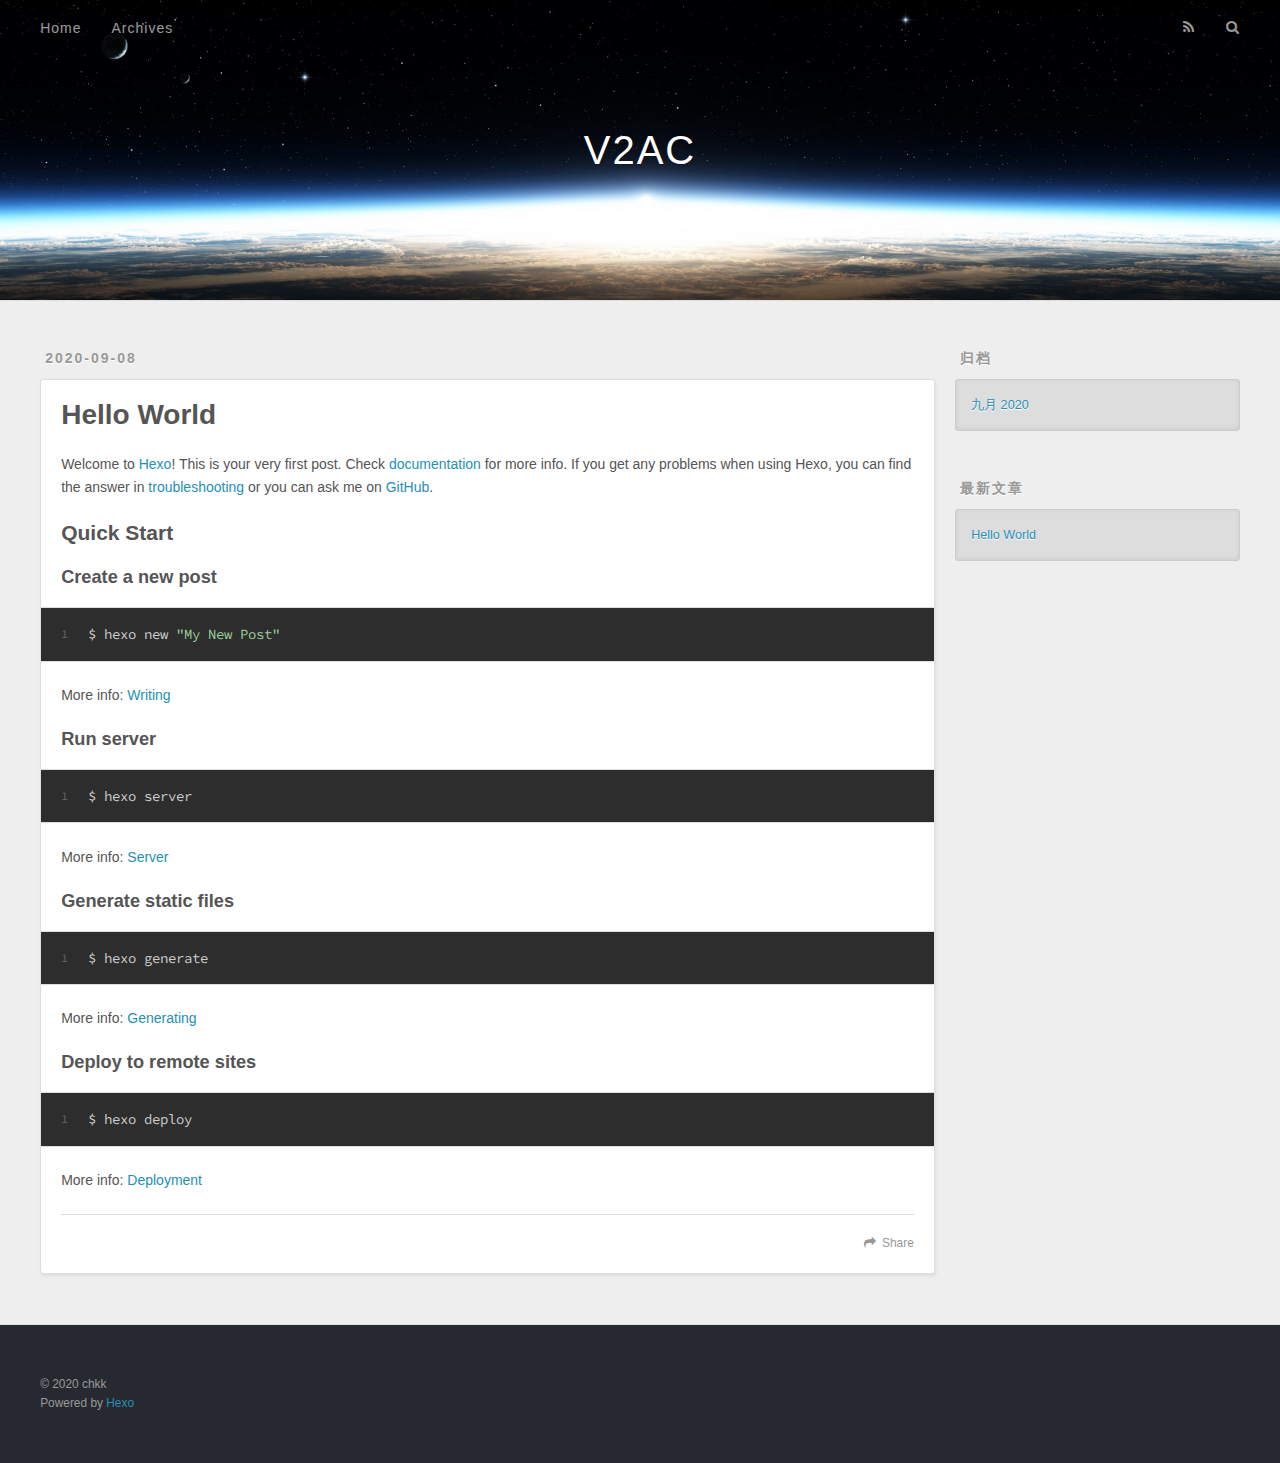
==== index.html @ d869a5a5 "Site updated: 2020-09-08 16:31:26" ====
<!DOCTYPE html>
<html>
<head>
  <meta charset="utf-8">
  

  
  <title>V2AC</title>
  <meta name="viewport" content="width=device-width, initial-scale=1, maximum-scale=1">
  <meta property="og:type" content="website">
<meta property="og:title" content="V2AC">
<meta property="og:url" content="http://v2ac.com/index.html">
<meta property="og:site_name" content="V2AC">
<meta property="og:locale" content="zh_CN">
<meta property="article:author" content="chkk">
<meta name="twitter:card" content="summary">
  
    <link rel="alternate" href="/atom.xml" title="V2AC" type="application/atom+xml">
  
  
    <link rel="icon" href="/favicon.png">
  
  
    <link href="//fonts.googleapis.com/css?family=Source+Code+Pro" rel="stylesheet" type="text/css">
  
  
<link rel="stylesheet" href="/css/style.css">

<meta name="generator" content="Hexo 5.1.1"></head>

<body>
  <div id="container">
    <div id="wrap">
      <header id="header">
  <div id="banner"></div>
  <div id="header-outer" class="outer">
    <div id="header-title" class="inner">
      <h1 id="logo-wrap">
        <a href="/" id="logo">V2AC</a>
      </h1>
      
    </div>
    <div id="header-inner" class="inner">
      <nav id="main-nav">
        <a id="main-nav-toggle" class="nav-icon"></a>
        
          <a class="main-nav-link" href="/">Home</a>
        
          <a class="main-nav-link" href="/archives">Archives</a>
        
      </nav>
      <nav id="sub-nav">
        
          <a id="nav-rss-link" class="nav-icon" href="/atom.xml" title="RSS Feed"></a>
        
        <a id="nav-search-btn" class="nav-icon" title="搜索"></a>
      </nav>
      <div id="search-form-wrap">
        <form action="//google.com/search" method="get" accept-charset="UTF-8" class="search-form"><input type="search" name="q" class="search-form-input" placeholder="Search"><button type="submit" class="search-form-submit">&#xF002;</button><input type="hidden" name="sitesearch" value="http://v2ac.com"></form>
      </div>
    </div>
  </div>
</header>
      <div class="outer">
        <section id="main">
  
    <article id="post-hello-world" class="article article-type-post" itemscope itemprop="blogPost">
  <div class="article-meta">
    <a href="/2020/09/08/hello-world/" class="article-date">
  <time datetime="2020-09-08T06:16:46.077Z" itemprop="datePublished">2020-09-08</time>
</a>
    
  </div>
  <div class="article-inner">
    
    
      <header class="article-header">
        
  
    <h1 itemprop="name">
      <a class="article-title" href="/2020/09/08/hello-world/">Hello World</a>
    </h1>
  

      </header>
    
    <div class="article-entry" itemprop="articleBody">
      
        <p>Welcome to <a target="_blank" rel="noopener" href="https://hexo.io/">Hexo</a>! This is your very first post. Check <a target="_blank" rel="noopener" href="https://hexo.io/docs/">documentation</a> for more info. If you get any problems when using Hexo, you can find the answer in <a target="_blank" rel="noopener" href="https://hexo.io/docs/troubleshooting.html">troubleshooting</a> or you can ask me on <a target="_blank" rel="noopener" href="https://github.com/hexojs/hexo/issues">GitHub</a>.</p>
<h2 id="Quick-Start"><a href="#Quick-Start" class="headerlink" title="Quick Start"></a>Quick Start</h2><h3 id="Create-a-new-post"><a href="#Create-a-new-post" class="headerlink" title="Create a new post"></a>Create a new post</h3><figure class="highlight bash"><table><tr><td class="gutter"><pre><span class="line">1</span><br></pre></td><td class="code"><pre><span class="line">$ hexo new <span class="string">&quot;My New Post&quot;</span></span><br></pre></td></tr></table></figure>

<p>More info: <a target="_blank" rel="noopener" href="https://hexo.io/docs/writing.html">Writing</a></p>
<h3 id="Run-server"><a href="#Run-server" class="headerlink" title="Run server"></a>Run server</h3><figure class="highlight bash"><table><tr><td class="gutter"><pre><span class="line">1</span><br></pre></td><td class="code"><pre><span class="line">$ hexo server</span><br></pre></td></tr></table></figure>

<p>More info: <a target="_blank" rel="noopener" href="https://hexo.io/docs/server.html">Server</a></p>
<h3 id="Generate-static-files"><a href="#Generate-static-files" class="headerlink" title="Generate static files"></a>Generate static files</h3><figure class="highlight bash"><table><tr><td class="gutter"><pre><span class="line">1</span><br></pre></td><td class="code"><pre><span class="line">$ hexo generate</span><br></pre></td></tr></table></figure>

<p>More info: <a target="_blank" rel="noopener" href="https://hexo.io/docs/generating.html">Generating</a></p>
<h3 id="Deploy-to-remote-sites"><a href="#Deploy-to-remote-sites" class="headerlink" title="Deploy to remote sites"></a>Deploy to remote sites</h3><figure class="highlight bash"><table><tr><td class="gutter"><pre><span class="line">1</span><br></pre></td><td class="code"><pre><span class="line">$ hexo deploy</span><br></pre></td></tr></table></figure>

<p>More info: <a target="_blank" rel="noopener" href="https://hexo.io/docs/one-command-deployment.html">Deployment</a></p>

      
    </div>
    <footer class="article-footer">
      <a data-url="http://v2ac.com/2020/09/08/hello-world/" data-id="cketp317r0000m8cp3so58s46" class="article-share-link">Share</a>
      
      
    </footer>
  </div>
  
</article>


  


</section>
        
          <aside id="sidebar">
  
    

  
    

  
    
  
    
  <div class="widget-wrap">
    <h3 class="widget-title">归档</h3>
    <div class="widget">
      <ul class="archive-list"><li class="archive-list-item"><a class="archive-list-link" href="/archives/2020/09/">九月 2020</a></li></ul>
    </div>
  </div>


  
    
  <div class="widget-wrap">
    <h3 class="widget-title">最新文章</h3>
    <div class="widget">
      <ul>
        
          <li>
            <a href="/2020/09/08/hello-world/">Hello World</a>
          </li>
        
      </ul>
    </div>
  </div>

  
</aside>
        
      </div>
      <footer id="footer">
  
  <div class="outer">
    <div id="footer-info" class="inner">
      &copy; 2020 chkk<br>
      Powered by <a href="http://hexo.io/" target="_blank">Hexo</a>
    </div>
  </div>
</footer>
    </div>
    <nav id="mobile-nav">
  
    <a href="/" class="mobile-nav-link">Home</a>
  
    <a href="/archives" class="mobile-nav-link">Archives</a>
  
</nav>
    

<script src="//ajax.googleapis.com/ajax/libs/jquery/2.0.3/jquery.min.js"></script>


  
<link rel="stylesheet" href="/fancybox/jquery.fancybox.css">

  
<script src="/fancybox/jquery.fancybox.pack.js"></script>




<script src="/js/script.js"></script>




  </div>
</body>
</html>
---- css/style.css ----
body {
  width: 100%;
}
body:before,
body:after {
  content: "";
  display: table;
}
body:after {
  clear: both;
}
html,
body,
div,
span,
applet,
object,
iframe,
h1,
h2,
h3,
h4,
h5,
h6,
p,
blockquote,
pre,
a,
abbr,
acronym,
address,
big,
cite,
code,
del,
dfn,
em,
img,
ins,
kbd,
q,
s,
samp,
small,
strike,
strong,
sub,
sup,
tt,
var,
dl,
dt,
dd,
ol,
ul,
li,
fieldset,
form,
label,
legend,
table,
caption,
tbody,
tfoot,
thead,
tr,
th,
td {
  margin: 0;
  padding: 0;
  border: 0;
  outline: 0;
  font-weight: inherit;
  font-style: inherit;
  font-family: inherit;
  font-size: 100%;
  vertical-align: baseline;
}
body {
  line-height: 1;
  color: #000;
  background: #fff;
}
ol,
ul {
  list-style: none;
}
table {
  border-collapse: separate;
  border-spacing: 0;
  vertical-align: middle;
}
caption,
th,
td {
  text-align: left;
  font-weight: normal;
  vertical-align: middle;
}
a img {
  border: none;
}
input,
button {
  margin: 0;
  padding: 0;
}
input::-moz-focus-inner,
button::-moz-focus-inner {
  border: 0;
  padding: 0;
}
@font-face {
  font-family: FontAwesome;
  font-style: normal;
  font-weight: normal;
  src: url("fonts/fontawesome-webfont.eot?v=#4.0.3");
  src: url("fonts/fontawesome-webfont.eot?#iefix&v=#4.0.3") format("embedded-opentype"), url("fonts/fontawesome-webfont.woff?v=#4.0.3") format("woff"), url("fonts/fontawesome-webfont.ttf?v=#4.0.3") format("truetype"), url("fonts/fontawesome-webfont.svg#fontawesomeregular?v=#4.0.3") format("svg");
}
html,
body,
#container {
  height: 100%;
}
body {
  background: #eee;
  font: 14px -apple-system, BlinkMacSystemFont, "Segoe UI", "Roboto", "Oxygen", "Ubuntu", "Cantarell", "Fira Sans", "Droid Sans", "Helvetica Neue", sans-serif;
  -webkit-text-size-adjust: 100%;
}
.outer {
  max-width: 1220px;
  margin: 0 auto;
  padding: 0 20px;
}
.outer:before,
.outer:after {
  content: "";
  display: table;
}
.outer:after {
  clear: both;
}
.inner {
  display: inline;
  float: left;
  width: 98.33333333333333%;
  margin: 0 0.833333333333333%;
}
.left,
.alignleft {
  float: left;
}
.right,
.alignright {
  float: right;
}
.clear {
  clear: both;
}
#container {
  position: relative;
}
.mobile-nav-on {
  overflow: hidden;
}
#wrap {
  height: 100%;
  width: 100%;
  position: absolute;
  top: 0;
  left: 0;
  -webkit-transition: 0.2s ease-out;
  -moz-transition: 0.2s ease-out;
  -ms-transition: 0.2s ease-out;
  transition: 0.2s ease-out;
  z-index: 1;
  background: #eee;
}
.mobile-nav-on #wrap {
  left: 280px;
}
@media screen and (min-width: 768px) {
  #main {
    display: inline;
    float: left;
    width: 73.33333333333333%;
    margin: 0 0.833333333333333%;
  }
}
.article-date,
.article-category-link,
.archive-year,
.widget-title {
  text-decoration: none;
  text-transform: uppercase;
  letter-spacing: 2px;
  color: #999;
  margin-bottom: 1em;
  margin-left: 5px;
  line-height: 1em;
  text-shadow: 0 1px #fff;
  font-weight: bold;
}
.article-inner,
.archive-article-inner {
  background: #fff;
  -webkit-box-shadow: 1px 2px 3px #ddd;
  box-shadow: 1px 2px 3px #ddd;
  border: 1px solid #ddd;
  border-radius: 3px;
}
.article-entry h1,
.widget h1 {
  font-size: 2em;
}
.article-entry h2,
.widget h2 {
  font-size: 1.5em;
}
.article-entry h3,
.widget h3 {
  font-size: 1.3em;
}
.article-entry h4,
.widget h4 {
  font-size: 1.2em;
}
.article-entry h5,
.widget h5 {
  font-size: 1em;
}
.article-entry h6,
.widget h6 {
  font-size: 1em;
  color: #999;
}
.article-entry hr,
.widget hr {
  border: 1px dashed #ddd;
}
.article-entry strong,
.widget strong {
  font-weight: bold;
}
.article-entry em,
.widget em,
.article-entry cite,
.widget cite {
  font-style: italic;
}
.article-entry sup,
.widget sup,
.article-entry sub,
.widget sub {
  font-size: 0.75em;
  line-height: 0;
  position: relative;
  vertical-align: baseline;
}
.article-entry sup,
.widget sup {
  top: -0.5em;
}
.article-entry sub,
.widget sub {
  bottom: -0.2em;
}
.article-entry small,
.widget small {
  font-size: 0.85em;
}
.article-entry acronym,
.widget acronym,
.article-entry abbr,
.widget abbr {
  border-bottom: 1px dotted;
}
.article-entry ul,
.widget ul,
.article-entry ol,
.widget ol,
.article-entry dl,
.widget dl {
  margin: 0 20px;
  line-height: 1.6em;
}
.article-entry ul ul,
.widget ul ul,
.article-entry ol ul,
.widget ol ul,
.article-entry ul ol,
.widget ul ol,
.article-entry ol ol,
.widget ol ol {
  margin-top: 0;
  margin-bottom: 0;
}
.article-entry ul,
.widget ul {
  list-style: disc;
}
.article-entry ol,
.widget ol {
  list-style: decimal;
}
.article-entry dt,
.widget dt {
  font-weight: bold;
}
#header {
  height: 300px;
  position: relative;
  border-bottom: 1px solid #ddd;
}
#header:before,
#header:after {
  content: "";
  position: absolute;
  left: 0;
  right: 0;
  height: 40px;
}
#header:before {
  top: 0;
  background: -webkit-linear-gradient(rgba(0,0,0,0.2), transparent);
  background: -moz-linear-gradient(rgba(0,0,0,0.2), transparent);
  background: -ms-linear-gradient(rgba(0,0,0,0.2), transparent);
  background: linear-gradient(rgba(0,0,0,0.2), transparent);
}
#header:after {
  bottom: 0;
  background: -webkit-linear-gradient(transparent, rgba(0,0,0,0.2));
  background: -moz-linear-gradient(transparent, rgba(0,0,0,0.2));
  background: -ms-linear-gradient(transparent, rgba(0,0,0,0.2));
  background: linear-gradient(transparent, rgba(0,0,0,0.2));
}
#header-outer {
  height: 100%;
  position: relative;
}
#header-inner {
  position: relative;
  overflow: hidden;
}
#banner {
  position: absolute;
  top: 0;
  left: 0;
  width: 100%;
  height: 100%;
  background: url("images/banner.jpg") center #000;
  -webkit-background-size: cover;
  -moz-background-size: cover;
  background-size: cover;
  z-index: -1;
}
#header-title {
  text-align: center;
  height: 40px;
  position: absolute;
  top: 50%;
  left: 0;
  margin-top: -20px;
}
#logo,
#subtitle {
  text-decoration: none;
  color: #fff;
  font-weight: 300;
  text-shadow: 0 1px 4px rgba(0,0,0,0.3);
}
#logo {
  font-size: 40px;
  line-height: 40px;
  letter-spacing: 2px;
}
#subtitle {
  font-size: 16px;
  line-height: 16px;
  letter-spacing: 1px;
}
#subtitle-wrap {
  margin-top: 16px;
}
#main-nav {
  float: left;
  margin-left: -15px;
}
.nav-icon,
.main-nav-link {
  float: left;
  color: #fff;
  opacity: 0.6;
  text-decoration: none;
  text-shadow: 0 1px rgba(0,0,0,0.2);
  -webkit-transition: opacity 0.2s;
  -moz-transition: opacity 0.2s;
  -ms-transition: opacity 0.2s;
  transition: opacity 0.2s;
  display: block;
  padding: 20px 15px;
}
.nav-icon:hover,
.main-nav-link:hover {
  opacity: 1;
}
.nav-icon {
  font-family: FontAwesome;
  text-align: center;
  font-size: 14px;
  width: 14px;
  height: 14px;
  padding: 20px 15px;
  position: relative;
  cursor: pointer;
}
.main-nav-link {
  font-weight: 300;
  letter-spacing: 1px;
}
@media screen and (max-width: 479px) {
  .main-nav-link {
    display: none;
  }
}
#main-nav-toggle {
  display: none;
}
#main-nav-toggle:before {
  content: "\f0c9";
}
@media screen and (max-width: 479px) {
  #main-nav-toggle {
    display: block;
  }
}
#sub-nav {
  float: right;
  margin-right: -15px;
}
#nav-rss-link:before {
  content: "\f09e";
}
#nav-search-btn:before {
  content: "\f002";
}
#search-form-wrap {
  position: absolute;
  top: 15px;
  width: 150px;
  height: 30px;
  right: -150px;
  opacity: 0;
  -webkit-transition: 0.2s ease-out;
  -moz-transition: 0.2s ease-out;
  -ms-transition: 0.2s ease-out;
  transition: 0.2s ease-out;
}
#search-form-wrap.on {
  opacity: 1;
  right: 0;
}
@media screen and (max-width: 479px) {
  #search-form-wrap {
    width: 100%;
    right: -100%;
  }
}
.search-form {
  position: absolute;
  top: 0;
  left: 0;
  right: 0;
  background: #fff;
  padding: 5px 15px;
  border-radius: 15px;
  -webkit-box-shadow: 0 0 10px rgba(0,0,0,0.3);
  box-shadow: 0 0 10px rgba(0,0,0,0.3);
}
.search-form-input {
  border: none;
  background: none;
  color: #555;
  width: 100%;
  font: 13px -apple-system, BlinkMacSystemFont, "Segoe UI", "Roboto", "Oxygen", "Ubuntu", "Cantarell", "Fira Sans", "Droid Sans", "Helvetica Neue", sans-serif;
  outline: none;
}
.search-form-input::-webkit-search-results-decoration,
.search-form-input::-webkit-search-cancel-button {
  -webkit-appearance: none;
}
.search-form-submit {
  position: absolute;
  top: 50%;
  right: 10px;
  margin-top: -7px;
  font: 13px FontAwesome;
  border: none;
  background: none;
  color: #bbb;
  cursor: pointer;
}
.search-form-submit:hover,
.search-form-submit:focus {
  color: #777;
}
.article {
  margin: 50px 0;
}
.article-inner {
  overflow: hidden;
}
.article-meta:before,
.article-meta:after {
  content: "";
  display: table;
}
.article-meta:after {
  clear: both;
}
.article-date {
  float: left;
}
.article-category {
  float: left;
  line-height: 1em;
  color: #ccc;
  text-shadow: 0 1px #fff;
  margin-left: 8px;
}
.article-category:before {
  content: "\2022";
}
.article-category-link {
  margin: 0 12px 1em;
}
.article-header {
  padding: 20px 20px 0;
}
.article-title {
  text-decoration: none;
  font-size: 2em;
  font-weight: bold;
  color: #555;
  line-height: 1.1em;
  -webkit-transition: color 0.2s;
  -moz-transition: color 0.2s;
  -ms-transition: color 0.2s;
  transition: color 0.2s;
}
a.article-title:hover {
  color: #258fb8;
}
.article-entry {
  color: #555;
  padding: 0 20px;
}
.article-entry:before,
.article-entry:after {
  content: "";
  display: table;
}
.article-entry:after {
  clear: both;
}
.article-entry p,
.article-entry table {
  line-height: 1.6em;
  margin: 1.6em 0;
}
.article-entry h1,
.article-entry h2,
.article-entry h3,
.article-entry h4,
.article-entry h5,
.article-entry h6 {
  font-weight: bold;
}
.article-entry h1,
.article-entry h2,
.article-entry h3,
.article-entry h4,
.article-entry h5,
.article-entry h6 {
  line-height: 1.1em;
  margin: 1.1em 0;
}
.article-entry a {
  color: #258fb8;
  text-decoration: none;
}
.article-entry a:hover {
  text-decoration: underline;
}
.article-entry ul,
.article-entry ol,
.article-entry dl {
  margin-top: 1.6em;
  margin-bottom: 1.6em;
}
.article-entry img,
.article-entry video {
  max-width: 100%;
  height: auto;
  display: block;
  margin: auto;
}
.article-entry iframe {
  border: none;
}
.article-entry table {
  width: 100%;
  border-collapse: collapse;
  border-spacing: 0;
}
.article-entry th {
  font-weight: bold;
  border-bottom: 3px solid #ddd;
  padding-bottom: 0.5em;
}
.article-entry td {
  border-bottom: 1px solid #ddd;
  padding: 10px 0;
}
.article-entry blockquote {
  font-family: Georgia, "Times New Roman", serif;
  font-size: 1.4em;
  margin: 1.6em 20px;
  text-align: center;
}
.article-entry blockquote footer {
  font-size: 14px;
  margin: 1.6em 0;
  font-family: -apple-system, BlinkMacSystemFont, "Segoe UI", "Roboto", "Oxygen", "Ubuntu", "Cantarell", "Fira Sans", "Droid Sans", "Helvetica Neue", sans-serif;
}
.article-entry blockquote footer cite:before {
  content: "—";
  padding: 0 0.5em;
}
.article-entry .pullquote {
  text-align: left;
  width: 45%;
  margin: 0;
}
.article-entry .pullquote.left {
  margin-left: 0.5em;
  margin-right: 1em;
}
.article-entry .pullquote.right {
  margin-right: 0.5em;
  margin-left: 1em;
}
.article-entry .caption {
  color: #999;
  display: block;
  font-size: 0.9em;
  margin-top: 0.5em;
  position: relative;
  text-align: center;
}
.article-entry .video-container {
  position: relative;
  padding-top: 56.25%;
  height: 0;
  overflow: hidden;
}
.article-entry .video-container iframe,
.article-entry .video-container object,
.article-entry .video-container embed {
  position: absolute;
  top: 0;
  left: 0;
  width: 100%;
  height: 100%;
  margin-top: 0;
}
.article-more-link a {
  display: inline-block;
  line-height: 1em;
  padding: 6px 15px;
  border-radius: 15px;
  background: #eee;
  color: #999;
  text-shadow: 0 1px #fff;
  text-decoration: none;
}
.article-more-link a:hover {
  background: #258fb8;
  color: #fff;
  text-decoration: none;
  text-shadow: 0 1px #1e7293;
}
.article-footer {
  font-size: 0.85em;
  line-height: 1.6em;
  border-top: 1px solid #ddd;
  padding-top: 1.6em;
  margin: 0 20px 20px;
}
.article-footer:before,
.article-footer:after {
  content: "";
  display: table;
}
.article-footer:after {
  clear: both;
}
.article-footer a {
  color: #999;
  text-decoration: none;
}
.article-footer a:hover {
  color: #555;
}
.article-tag-list-item {
  float: left;
  margin-right: 10px;
}
.article-tag-list-link:before {
  content: "#";
}
.article-comment-link {
  float: right;
}
.article-comment-link:before {
  content: "\f075";
  font-family: FontAwesome;
  padding-right: 8px;
}
.article-share-link {
  cursor: pointer;
  float: right;
  margin-left: 20px;
}
.article-share-link:before {
  content: "\f064";
  font-family: FontAwesome;
  padding-right: 6px;
}
#article-nav {
  position: relative;
}
#article-nav:before,
#article-nav:after {
  content: "";
  display: table;
}
#article-nav:after {
  clear: both;
}
@media screen and (min-width: 768px) {
  #article-nav {
    margin: 50px 0;
  }
  #article-nav:before {
    width: 8px;
    height: 8px;
    position: absolute;
    top: 50%;
    left: 50%;
    margin-top: -4px;
    margin-left: -4px;
    content: "";
    border-radius: 50%;
    background: #ddd;
    -webkit-box-shadow: 0 1px 2px #fff;
    box-shadow: 0 1px 2px #fff;
  }
}
.article-nav-link-wrap {
  text-decoration: none;
  text-shadow: 0 1px #fff;
  color: #999;
  -webkit-box-sizing: border-box;
  -moz-box-sizing: border-box;
  box-sizing: border-box;
  margin-top: 50px;
  text-align: center;
  display: block;
}
.article-nav-link-wrap:hover {
  color: #555;
}
@media screen and (min-width: 768px) {
  .article-nav-link-wrap {
    width: 50%;
    margin-top: 0;
  }
}
@media screen and (min-width: 768px) {
  #article-nav-newer {
    float: left;
    text-align: right;
    padding-right: 20px;
  }
}
@media screen and (min-width: 768px) {
  #article-nav-older {
    float: right;
    text-align: left;
    padding-left: 20px;
  }
}
.article-nav-caption {
  text-transform: uppercase;
  letter-spacing: 2px;
  color: #ddd;
  line-height: 1em;
  font-weight: bold;
}
#article-nav-newer .article-nav-caption {
  margin-right: -2px;
}
.article-nav-title {
  font-size: 0.85em;
  line-height: 1.6em;
  margin-top: 0.5em;
}
.article-share-box {
  position: absolute;
  display: none;
  background: #fff;
  -webkit-box-shadow: 1px 2px 10px rgba(0,0,0,0.2);
  box-shadow: 1px 2px 10px rgba(0,0,0,0.2);
  border-radius: 3px;
  margin-left: -145px;
  overflow: hidden;
  z-index: 1;
}
.article-share-box.on {
  display: block;
}
.article-share-input {
  width: 100%;
  background: none;
  -webkit-box-sizing: border-box;
  -moz-box-sizing: border-box;
  box-sizing: border-box;
  font: 14px -apple-system, BlinkMacSystemFont, "Segoe UI", "Roboto", "Oxygen", "Ubuntu", "Cantarell", "Fira Sans", "Droid Sans", "Helvetica Neue", sans-serif;
  padding: 0 15px;
  color: #555;
  outline: none;
  border: 1px solid #ddd;
  border-radius: 3px 3px 0 0;
  height: 36px;
  line-height: 36px;
}
.article-share-links {
  background: #eee;
}
.article-share-links:before,
.article-share-links:after {
  content: "";
  display: table;
}
.article-share-links:after {
  clear: both;
}
.article-share-twitter,
.article-share-facebook,
.article-share-pinterest,
.article-share-google {
  width: 50px;
  height: 36px;
  display: block;
  float: left;
  position: relative;
  color: #999;
  text-shadow: 0 1px #fff;
}
.article-share-twitter:before,
.article-share-facebook:before,
.article-share-pinterest:before,
.article-share-google:before {
  font-size: 20px;
  font-family: FontAwesome;
  width: 20px;
  height: 20px;
  position: absolute;
  top: 50%;
  left: 50%;
  margin-top: -10px;
  margin-left: -10px;
  text-align: center;
}
.article-share-twitter:hover,
.article-share-facebook:hover,
.article-share-pinterest:hover,
.article-share-google:hover {
  color: #fff;
}
.article-share-twitter:before {
  content: "\f099";
}
.article-share-twitter:hover {
  background: #00aced;
  text-shadow: 0 1px #008abe;
}
.article-share-facebook:before {
  content: "\f09a";
}
.article-share-facebook:hover {
  background: #3b5998;
  text-shadow: 0 1px #2f477a;
}
.article-share-pinterest:before {
  content: "\f0d2";
}
.article-share-pinterest:hover {
  background: #cb2027;
  text-shadow: 0 1px #a21a1f;
}
.article-share-google:before {
  content: "\f0d5";
}
.article-share-google:hover {
  background: #dd4b39;
  text-shadow: 0 1px #be3221;
}
.article-gallery {
  background: #000;
  position: relative;
}
.article-gallery-photos {
  position: relative;
  overflow: hidden;
}
.article-gallery-img {
  display: none;
  max-width: 100%;
}
.article-gallery-img:first-child {
  display: block;
}
.article-gallery-img.loaded {
  position: absolute;
  display: block;
}
.article-gallery-img img {
  display: block;
  max-width: 100%;
  margin: 0 auto;
}
#comments {
  background: #fff;
  -webkit-box-shadow: 1px 2px 3px #ddd;
  box-shadow: 1px 2px 3px #ddd;
  padding: 20px;
  border: 1px solid #ddd;
  border-radius: 3px;
  margin: 50px 0;
}
#comments a {
  color: #258fb8;
}
.archives-wrap {
  margin: 50px 0;
}
.archives:before,
.archives:after {
  content: "";
  display: table;
}
.archives:after {
  clear: both;
}
.archive-year-wrap {
  margin-bottom: 1em;
}
.archives {
  -webkit-column-gap: 10px;
  -moz-column-gap: 10px;
  column-gap: 10px;
}
@media screen and (min-width: 480px) and (max-width: 767px) {
  .archives {
    -webkit-column-count: 2;
    -moz-column-count: 2;
    column-count: 2;
  }
}
@media screen and (min-width: 768px) {
  .archives {
    -webkit-column-count: 3;
    -moz-column-count: 3;
    column-count: 3;
  }
}
.archive-article {
  -webkit-column-break-inside: avoid;
  page-break-inside: avoid;
  overflow: hidden;
  break-inside: avoid-column;
}
.archive-article-inner {
  padding: 10px;
  margin-bottom: 15px;
}
.archive-article-title {
  text-decoration: none;
  font-weight: bold;
  color: #555;
  -webkit-transition: color 0.2s;
  -moz-transition: color 0.2s;
  -ms-transition: color 0.2s;
  transition: color 0.2s;
  line-height: 1.6em;
}
.archive-article-title:hover {
  color: #258fb8;
}
.archive-article-footer {
  margin-top: 1em;
}
.archive-article-date {
  color: #999;
  text-decoration: none;
  font-size: 0.85em;
  line-height: 1em;
  margin-bottom: 0.5em;
  display: block;
}
#page-nav {
  margin: 50px auto;
  background: #fff;
  -webkit-box-shadow: 1px 2px 3px #ddd;
  box-shadow: 1px 2px 3px #ddd;
  border: 1px solid #ddd;
  border-radius: 3px;
  text-align: center;
  color: #999;
  overflow: hidden;
}
#page-nav:before,
#page-nav:after {
  content: "";
  display: table;
}
#page-nav:after {
  clear: both;
}
#page-nav a,
#page-nav span {
  padding: 10px 20px;
  line-height: 1;
  height: 2ex;
}
#page-nav a {
  color: #999;
  text-decoration: none;
}
#page-nav a:hover {
  background: #999;
  color: #fff;
}
#page-nav .prev {
  float: left;
}
#page-nav .next {
  float: right;
}
#page-nav .page-number {
  display: inline-block;
}
@media screen and (max-width: 479px) {
  #page-nav .page-number {
    display: none;
  }
}
#page-nav .current {
  color: #555;
  font-weight: bold;
}
#page-nav .space {
  color: #ddd;
}
#footer {
  background: #262a30;
  padding: 50px 0;
  border-top: 1px solid #ddd;
  color: #999;
}
#footer a {
  color: #258fb8;
  text-decoration: none;
}
#footer a:hover {
  text-decoration: underline;
}
#footer-info {
  line-height: 1.6em;
  font-size: 0.85em;
}
.article-entry pre,
.article-entry .highlight {
  background: #2d2d2d;
  margin: 0 -20px;
  padding: 15px 20px;
  border-style: solid;
  border-color: #ddd;
  border-width: 1px 0;
  overflow: auto;
  color: #ccc;
  line-height: 22.400000000000002px;
}
.article-entry .highlight .gutter pre,
.article-entry .gist .gist-file .gist-data .line-numbers {
  color: #666;
  font-size: 0.85em;
}
.article-entry pre,
.article-entry code {
  font-family: "Source Code Pro", Consolas, Monaco, Menlo, Consolas, monospace;
}
.article-entry code {
  background: #eee;
  text-shadow: 0 1px #fff;
  padding: 0 0.3em;
}
.article-entry pre code {
  background: none;
  text-shadow: none;
  padding: 0;
}
.article-entry .highlight pre {
  border: none;
  margin: 0;
  padding: 0;
}
.article-entry .highlight table {
  margin: 0;
  width: auto;
}
.article-entry .highlight td {
  border: none;
  padding: 0;
}
.article-entry .highlight figcaption {
  font-size: 0.85em;
  color: #999;
  line-height: 1em;
  margin-bottom: 1em;
}
.article-entry .highlight figcaption:before,
.article-entry .highlight figcaption:after {
  content: "";
  display: table;
}
.article-entry .highlight figcaption:after {
  clear: both;
}
.article-entry .highlight figcaption a {
  float: right;
}
.article-entry .highlight .gutter pre {
  text-align: right;
  padding-right: 20px;
}
.article-entry .highlight .line {
  height: 22.400000000000002px;
}
.article-entry .highlight .line.marked {
  background: #515151;
}
.article-entry .gist {
  margin: 0 -20px;
  border-style: solid;
  border-color: #ddd;
  border-width: 1px 0;
  background: #2d2d2d;
  padding: 15px 20px 15px 0;
}
.article-entry .gist .gist-file {
  border: none;
  font-family: "Source Code Pro", Consolas, Monaco, Menlo, Consolas, monospace;
  margin: 0;
}
.article-entry .gist .gist-file .gist-data {
  background: none;
  border: none;
}
.article-entry .gist .gist-file .gist-data .line-numbers {
  background: none;
  border: none;
  padding: 0 20px 0 0;
}
.article-entry .gist .gist-file .gist-data .line-data {
  padding: 0 !important;
}
.article-entry .gist .gist-file .highlight {
  margin: 0;
  padding: 0;
  border: none;
}
.article-entry .gist .gist-file .gist-meta {
  background: #2d2d2d;
  color: #999;
  font: 0.85em -apple-system, BlinkMacSystemFont, "Segoe UI", "Roboto", "Oxygen", "Ubuntu", "Cantarell", "Fira Sans", "Droid Sans", "Helvetica Neue", sans-serif;
  text-shadow: 0 0;
  padding: 0;
  margin-top: 1em;
  margin-left: 20px;
}
.article-entry .gist .gist-file .gist-meta a {
  color: #258fb8;
  font-weight: normal;
}
.article-entry .gist .gist-file .gist-meta a:hover {
  text-decoration: underline;
}
pre .comment,
pre .title {
  color: #999;
}
pre .variable,
pre .attribute,
pre .tag,
pre .regexp,
pre .ruby .constant,
pre .xml .tag .title,
pre .xml .pi,
pre .xml .doctype,
pre .html .doctype,
pre .css .id,
pre .css .class,
pre .css .pseudo {
  color: #f2777a;
}
pre .number,
pre .preprocessor,
pre .built_in,
pre .literal,
pre .params,
pre .constant {
  color: #f99157;
}
pre .class,
pre .ruby .class .title,
pre .css .rules .attribute {
  color: #9c9;
}
pre .string,
pre .value,
pre .inheritance,
pre .header,
pre .ruby .symbol,
pre .xml .cdata {
  color: #9c9;
}
pre .css .hexcolor {
  color: #6cc;
}
pre .function,
pre .python .decorator,
pre .python .title,
pre .ruby .function .title,
pre .ruby .title .keyword,
pre .perl .sub,
pre .javascript .title,
pre .coffeescript .title {
  color: #69c;
}
pre .keyword,
pre .javascript .function {
  color: #c9c;
}
@media screen and (max-width: 479px) {
  #mobile-nav {
    position: absolute;
    top: 0;
    left: 0;
    width: 280px;
    height: 100%;
    background: #191919;
    border-right: 1px solid #fff;
  }
}
@media screen and (max-width: 479px) {
  .mobile-nav-link {
    display: block;
    color: #999;
    text-decoration: none;
    padding: 15px 20px;
    font-weight: bold;
  }
  .mobile-nav-link:hover {
    color: #fff;
  }
}
@media screen and (min-width: 768px) {
  #sidebar {
    display: inline;
    float: left;
    width: 23.333333333333332%;
    margin: 0 0.833333333333333%;
  }
}
.widget-wrap {
  margin: 50px 0;
}
.widget {
  color: #777;
  text-shadow: 0 1px #fff;
  background: #ddd;
  -webkit-box-shadow: 0 -1px 4px #ccc inset;
  box-shadow: 0 -1px 4px #ccc inset;
  border: 1px solid #ccc;
  padding: 15px;
  border-radius: 3px;
}
.widget a {
  color: #258fb8;
  text-decoration: none;
}
.widget a:hover {
  text-decoration: underline;
}
.widget ul ul,
.widget ol ul,
.widget dl ul,
.widget ul ol,
.widget ol ol,
.widget dl ol,
.widget ul dl,
.widget ol dl,
.widget dl dl {
  margin-left: 15px;
  list-style: disc;
}
.widget {
  line-height: 1.6em;
  word-wrap: break-word;
  font-size: 0.9em;
}
.widget ul,
.widget ol {
  list-style: none;
  margin: 0;
}
.widget ul ul,
.widget ol ul,
.widget ul ol,
.widget ol ol {
  margin: 0 20px;
}
.widget ul ul,
.widget ol ul {
  list-style: disc;
}
.widget ul ol,
.widget ol ol {
  list-style: decimal;
}
.category-list-count,
.tag-list-count,
.archive-list-count {
  padding-left: 5px;
  color: #999;
  font-size: 0.85em;
}
.category-list-count:before,
.tag-list-count:before,
.archive-list-count:before {
  content: "(";
}
.category-list-count:after,
.tag-list-count:after,
.archive-list-count:after {
  content: ")";
}
.tagcloud a {
  margin-right: 5px;
  display: inline-block;
}
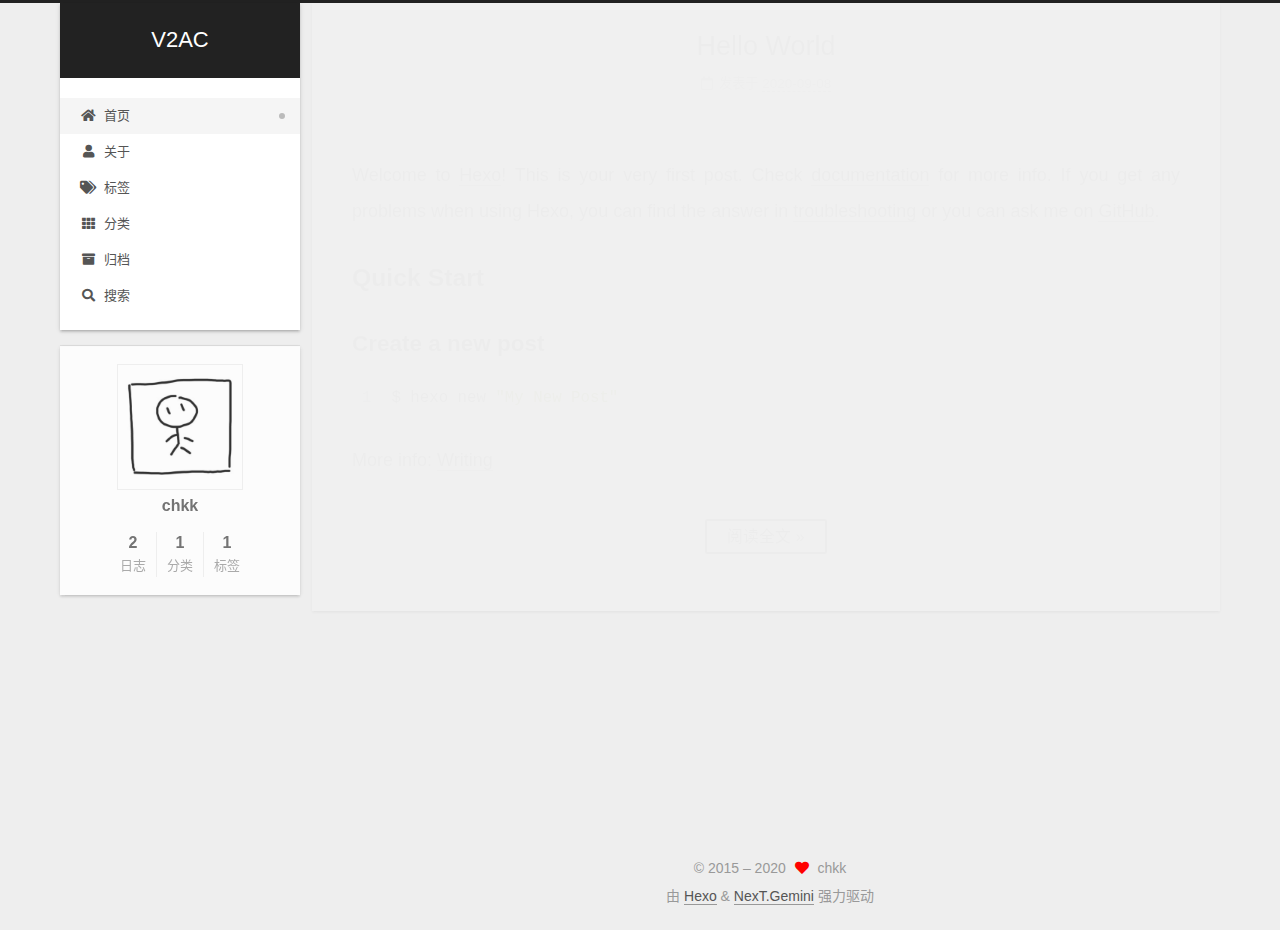
==== commit 03457359: "Site updated: 2020-09-08 21:59:27" ====
--- a/index.html
+++ b/index.html
@@ -1,12 +1,25 @@
 <!DOCTYPE html>
-<html>
+<html lang="zh-CN">
 <head>
-  <meta charset="utf-8">
-  
-
-  
-  <title>V2AC</title>
-  <meta name="viewport" content="width=device-width, initial-scale=1, maximum-scale=1">
+  <meta charset="UTF-8">
+<meta name="viewport" content="width=device-width, initial-scale=1, maximum-scale=2">
+<meta name="theme-color" content="#222">
+<meta name="generator" content="Hexo 5.1.1">
+  <link rel="apple-touch-icon" sizes="180x180" href="/images/apple-touch-icon-next.png">
+  <link rel="icon" type="image/png" sizes="32x32" href="/images/favicon-32x32-next.png">
+  <link rel="icon" type="image/png" sizes="16x16" href="/images/favicon-16x16-next.png">
+  <link rel="mask-icon" href="/images/logo.svg" color="#222">
+
+<link rel="stylesheet" href="/css/main.css">
+
+
+<link rel="stylesheet" href="/lib/font-awesome/css/all.min.css">
+
+<script id="hexo-configurations">
+    var NexT = window.NexT || {};
+    var CONFIG = {"hostname":"v2ac.com","root":"/","scheme":"Gemini","version":"7.8.0","exturl":false,"sidebar":{"position":"left","display":"post","padding":18,"offset":12,"onmobile":false},"copycode":{"enable":false,"show_result":false,"style":null},"back2top":{"enable":true,"sidebar":false,"scrollpercent":false},"bookmark":{"enable":false,"color":"#222","save":"auto"},"fancybox":false,"mediumzoom":false,"lazyload":false,"pangu":false,"comments":{"style":"tabs","active":null,"storage":true,"lazyload":false,"nav":null},"algolia":{"hits":{"per_page":10},"labels":{"input_placeholder":"Search for Posts","hits_empty":"We didn't find any results for the search: ${query}","hits_stats":"${hits} results found in ${time} ms"}},"localsearch":{"enable":true,"trigger":"auto","top_n_per_article":1,"unescape":false,"preload":false},"motion":{"enable":true,"async":false,"transition":{"post_block":"fadeIn","post_header":"slideDownIn","post_body":"slideDownIn","coll_header":"slideLeftIn","sidebar":"slideUpIn"}},"path":"search.xml"};
+  </script>
+
   <meta property="og:type" content="website">
 <meta property="og:title" content="V2AC">
 <meta property="og:url" content="http://v2ac.com/index.html">
@@ -14,183 +27,468 @@
 <meta property="og:locale" content="zh_CN">
 <meta property="article:author" content="chkk">
 <meta name="twitter:card" content="summary">
-  
-    <link rel="alternate" href="/atom.xml" title="V2AC" type="application/atom+xml">
-  
-  
-    <link rel="icon" href="/favicon.png">
-  
-  
-    <link href="//fonts.googleapis.com/css?family=Source+Code+Pro" rel="stylesheet" type="text/css">
-  
-  
-<link rel="stylesheet" href="/css/style.css">
-
-<meta name="generator" content="Hexo 5.1.1"></head>
-
-<body>
-  <div id="container">
-    <div id="wrap">
-      <header id="header">
-  <div id="banner"></div>
-  <div id="header-outer" class="outer">
-    <div id="header-title" class="inner">
-      <h1 id="logo-wrap">
-        <a href="/" id="logo">V2AC</a>
-      </h1>
-      
-    </div>
-    <div id="header-inner" class="inner">
-      <nav id="main-nav">
-        <a id="main-nav-toggle" class="nav-icon"></a>
+
+<link rel="canonical" href="http://v2ac.com/">
+
+
+<script id="page-configurations">
+  // https://hexo.io/docs/variables.html
+  CONFIG.page = {
+    sidebar: "",
+    isHome : true,
+    isPost : false,
+    lang   : 'zh-CN'
+  };
+</script>
+
+  <title>V2AC</title>
+  
+
+
+
+
+
+
+  <noscript>
+  <style>
+  .use-motion .brand,
+  .use-motion .menu-item,
+  .sidebar-inner,
+  .use-motion .post-block,
+  .use-motion .pagination,
+  .use-motion .comments,
+  .use-motion .post-header,
+  .use-motion .post-body,
+  .use-motion .collection-header { opacity: initial; }
+
+  .use-motion .site-title,
+  .use-motion .site-subtitle {
+    opacity: initial;
+    top: initial;
+  }
+
+  .use-motion .logo-line-before i { left: initial; }
+  .use-motion .logo-line-after i { right: initial; }
+  </style>
+</noscript>
+
+</head>
+
+<body itemscope itemtype="http://schema.org/WebPage">
+  <div class="container use-motion">
+    <div class="headband"></div>
+
+    <header class="header" itemscope itemtype="http://schema.org/WPHeader">
+      <div class="header-inner"><div class="site-brand-container">
+  <div class="site-nav-toggle">
+    <div class="toggle" aria-label="切换导航栏">
+      <span class="toggle-line toggle-line-first"></span>
+      <span class="toggle-line toggle-line-middle"></span>
+      <span class="toggle-line toggle-line-last"></span>
+    </div>
+  </div>
+
+  <div class="site-meta">
+
+    <a href="/" class="brand" rel="start">
+      <span class="logo-line-before"><i></i></span>
+      <h1 class="site-title">V2AC</h1>
+      <span class="logo-line-after"><i></i></span>
+    </a>
+  </div>
+
+  <div class="site-nav-right">
+    <div class="toggle popup-trigger">
+        <i class="fa fa-search fa-fw fa-lg"></i>
+    </div>
+  </div>
+</div>
+
+
+
+
+<nav class="site-nav">
+  <ul id="menu" class="main-menu menu">
+        <li class="menu-item menu-item-home">
+
+    <a href="/" rel="section"><i class="fa fa-home fa-fw"></i>首页</a>
+
+  </li>
+        <li class="menu-item menu-item-about">
+
+    <a href="/about/" rel="section"><i class="fa fa-user fa-fw"></i>关于</a>
+
+  </li>
+        <li class="menu-item menu-item-tags">
+
+    <a href="/tags/" rel="section"><i class="fa fa-tags fa-fw"></i>标签</a>
+
+  </li>
+        <li class="menu-item menu-item-categories">
+
+    <a href="/categories/" rel="section"><i class="fa fa-th fa-fw"></i>分类</a>
+
+  </li>
+        <li class="menu-item menu-item-archives">
+
+    <a href="/archives/" rel="section"><i class="fa fa-archive fa-fw"></i>归档</a>
+
+  </li>
+      <li class="menu-item menu-item-search">
+        <a role="button" class="popup-trigger"><i class="fa fa-search fa-fw"></i>搜索
+        </a>
+      </li>
+  </ul>
+</nav>
+
+
+
+  <div class="search-pop-overlay">
+    <div class="popup search-popup">
+        <div class="search-header">
+  <span class="search-icon">
+    <i class="fa fa-search"></i>
+  </span>
+  <div class="search-input-container">
+    <input autocomplete="off" autocapitalize="off"
+           placeholder="搜索..." spellcheck="false"
+           type="search" class="search-input">
+  </div>
+  <span class="popup-btn-close">
+    <i class="fa fa-times-circle"></i>
+  </span>
+</div>
+<div id="search-result">
+  <div id="no-result">
+    <i class="fa fa-spinner fa-pulse fa-5x fa-fw"></i>
+  </div>
+</div>
+
+    </div>
+  </div>
+
+</div>
+    </header>
+
+    
+  <div class="back-to-top">
+    <i class="fa fa-arrow-up"></i>
+    <span>0%</span>
+  </div>
+
+
+    <main class="main">
+      <div class="main-inner">
+        <div class="content-wrap">
+          
+
+          <div class="content index posts-expand">
+            
+      
+  
+  
+  <article itemscope itemtype="http://schema.org/Article" class="post-block" lang="zh-CN">
+    <link itemprop="mainEntityOfPage" href="http://v2ac.com/2020/09/08/hello-world/">
+
+    <span hidden itemprop="author" itemscope itemtype="http://schema.org/Person">
+      <meta itemprop="image" content="/images/avatar.jpg">
+      <meta itemprop="name" content="chkk">
+      <meta itemprop="description" content="">
+    </span>
+
+    <span hidden itemprop="publisher" itemscope itemtype="http://schema.org/Organization">
+      <meta itemprop="name" content="V2AC">
+    </span>
+      <header class="post-header">
+        <h2 class="post-title" itemprop="name headline">
+          
+            <a href="/2020/09/08/hello-world/" class="post-title-link" itemprop="url">Hello World</a>
+        </h2>
+
+        <div class="post-meta">
+            <span class="post-meta-item">
+              <span class="post-meta-item-icon">
+                <i class="far fa-calendar"></i>
+              </span>
+              <span class="post-meta-item-text">发表于</span>
+
+              <time title="创建时间：2020-09-08 14:16:46" itemprop="dateCreated datePublished" datetime="2020-09-08T14:16:46+08:00">2020-09-08</time>
+            </span>
+
+          
+
+        </div>
+      </header>
+
+    
+    
+    
+    <div class="post-body" itemprop="articleBody">
+
+      
+          <p>Welcome to <a target="_blank" rel="noopener" href="https://hexo.io/">Hexo</a>! This is your very first post. Check <a target="_blank" rel="noopener" href="https://hexo.io/docs/">documentation</a> for more info. If you get any problems when using Hexo, you can find the answer in <a target="_blank" rel="noopener" href="https://hexo.io/docs/troubleshooting.html">troubleshooting</a> or you can ask me on <a target="_blank" rel="noopener" href="https://github.com/hexojs/hexo/issues">GitHub</a>.</p>
+<h2 id="Quick-Start"><a href="#Quick-Start" class="headerlink" title="Quick Start"></a>Quick Start</h2><h3 id="Create-a-new-post"><a href="#Create-a-new-post" class="headerlink" title="Create a new post"></a>Create a new post</h3><figure class="highlight bash"><table><tr><td class="gutter"><pre><span class="line">1</span><br></pre></td><td class="code"><pre><span class="line">$ hexo new <span class="string">&quot;My New Post&quot;</span></span><br></pre></td></tr></table></figure>
+
+<p>More info: <a target="_blank" rel="noopener" href="https://hexo.io/docs/writing.html">Writing</a></p>
+          <!--noindex-->
+            <div class="post-button">
+              <a class="btn" href="/2020/09/08/hello-world/#more" rel="contents">
+                阅读全文 &raquo;
+              </a>
+            </div>
+          <!--/noindex-->
         
-          <a class="main-nav-link" href="/">Home</a>
+      
+    </div>
+
+    
+    
+    
+      <footer class="post-footer">
+        <div class="post-eof"></div>
+      </footer>
+  </article>
+  
+  
+  
+
+      
+  
+  
+  <article itemscope itemtype="http://schema.org/Article" class="post-block" lang="zh-CN">
+    <link itemprop="mainEntityOfPage" href="http://v2ac.com/2018/09/08/%E6%B5%8B%E8%AF%95%E6%97%A5%E5%BF%97/">
+
+    <span hidden itemprop="author" itemscope itemtype="http://schema.org/Person">
+      <meta itemprop="image" content="/images/avatar.jpg">
+      <meta itemprop="name" content="chkk">
+      <meta itemprop="description" content="">
+    </span>
+
+    <span hidden itemprop="publisher" itemscope itemtype="http://schema.org/Organization">
+      <meta itemprop="name" content="V2AC">
+    </span>
+      <header class="post-header">
+        <h2 class="post-title" itemprop="name headline">
+          
+            <a href="/2018/09/08/%E6%B5%8B%E8%AF%95%E6%97%A5%E5%BF%97/" class="post-title-link" itemprop="url">测试日志</a>
+        </h2>
+
+        <div class="post-meta">
+            <span class="post-meta-item">
+              <span class="post-meta-item-icon">
+                <i class="far fa-calendar"></i>
+              </span>
+              <span class="post-meta-item-text">发表于</span>
+
+              <time title="创建时间：2018-09-08 18:07:51" itemprop="dateCreated datePublished" datetime="2018-09-08T18:07:51+08:00">2018-09-08</time>
+            </span>
+            <span class="post-meta-item">
+              <span class="post-meta-item-icon">
+                <i class="far fa-folder"></i>
+              </span>
+              <span class="post-meta-item-text">分类于</span>
+                <span itemprop="about" itemscope itemtype="http://schema.org/Thing">
+                  <a href="/categories/Testing/" itemprop="url" rel="index"><span itemprop="name">Testing</span></a>
+                </span>
+            </span>
+
+          
+
+        </div>
+      </header>
+
+    
+    
+    
+    <div class="post-body" itemprop="articleBody">
+
+      
+          
+      
+    </div>
+
+    
+    
+    
+      <footer class="post-footer">
+        <div class="post-eof"></div>
+      </footer>
+  </article>
+  
+  
+  
+
+
+  
+
+
+
+          </div>
+          
+
+<script>
+  window.addEventListener('tabs:register', () => {
+    let { activeClass } = CONFIG.comments;
+    if (CONFIG.comments.storage) {
+      activeClass = localStorage.getItem('comments_active') || activeClass;
+    }
+    if (activeClass) {
+      let activeTab = document.querySelector(`a[href="#comment-${activeClass}"]`);
+      if (activeTab) {
+        activeTab.click();
+      }
+    }
+  });
+  if (CONFIG.comments.storage) {
+    window.addEventListener('tabs:click', event => {
+      if (!event.target.matches('.tabs-comment .tab-content .tab-pane')) return;
+      let commentClass = event.target.classList[1];
+      localStorage.setItem('comments_active', commentClass);
+    });
+  }
+</script>
+
+        </div>
+          
+  
+  <div class="toggle sidebar-toggle">
+    <span class="toggle-line toggle-line-first"></span>
+    <span class="toggle-line toggle-line-middle"></span>
+    <span class="toggle-line toggle-line-last"></span>
+  </div>
+
+  <aside class="sidebar">
+    <div class="sidebar-inner">
+
+      <ul class="sidebar-nav motion-element">
+        <li class="sidebar-nav-toc">
+          文章目录
+        </li>
+        <li class="sidebar-nav-overview">
+          站点概览
+        </li>
+      </ul>
+
+      <!--noindex-->
+      <div class="post-toc-wrap sidebar-panel">
+      </div>
+      <!--/noindex-->
+
+      <div class="site-overview-wrap sidebar-panel">
+        <div class="site-author motion-element" itemprop="author" itemscope itemtype="http://schema.org/Person">
+    <img class="site-author-image" itemprop="image" alt="chkk"
+      src="/images/avatar.jpg">
+  <p class="site-author-name" itemprop="name">chkk</p>
+  <div class="site-description" itemprop="description"></div>
+</div>
+<div class="site-state-wrap motion-element">
+  <nav class="site-state">
+      <div class="site-state-item site-state-posts">
+          <a href="/archives/">
         
-          <a class="main-nav-link" href="/archives">Archives</a>
+          <span class="site-state-item-count">2</span>
+          <span class="site-state-item-name">日志</span>
+        </a>
+      </div>
+      <div class="site-state-item site-state-categories">
+            <a href="/categories/">
+          
+        <span class="site-state-item-count">1</span>
+        <span class="site-state-item-name">分类</span></a>
+      </div>
+      <div class="site-state-item site-state-tags">
+            <a href="/tags/">
+          
+        <span class="site-state-item-count">1</span>
+        <span class="site-state-item-name">标签</span></a>
+      </div>
+  </nav>
+</div>
+
+
+
+      </div>
+
+    </div>
+  </aside>
+  <div id="sidebar-dimmer"></div>
+
+
+      </div>
+    </main>
+
+    <footer class="footer">
+      <div class="footer-inner">
         
-      </nav>
-      <nav id="sub-nav">
+
         
-          <a id="nav-rss-link" class="nav-icon" href="/atom.xml" title="RSS Feed"></a>
+
+<div class="copyright">
+  
+  &copy; 2015 – 
+  <span itemprop="copyrightYear">2020</span>
+  <span class="with-love">
+    <i class="fa fa-heart"></i>
+  </span>
+  <span class="author" itemprop="copyrightHolder">chkk</span>
+</div>
+  <div class="powered-by">由 <a href="https://hexo.io/" class="theme-link" rel="noopener" target="_blank">Hexo</a> & <a href="https://theme-next.org/" class="theme-link" rel="noopener" target="_blank">NexT.Gemini</a> 强力驱动
+  </div>
+
         
-        <a id="nav-search-btn" class="nav-icon" title="搜索"></a>
-      </nav>
-      <div id="search-form-wrap">
-        <form action="//google.com/search" method="get" accept-charset="UTF-8" class="search-form"><input type="search" name="q" class="search-form-input" placeholder="Search"><button type="submit" class="search-form-submit">&#xF002;</button><input type="hidden" name="sitesearch" value="http://v2ac.com"></form>
-      </div>
-    </div>
-  </div>
-</header>
-      <div class="outer">
-        <section id="main">
-  
-    <article id="post-hello-world" class="article article-type-post" itemscope itemprop="blogPost">
-  <div class="article-meta">
-    <a href="/2020/09/08/hello-world/" class="article-date">
-  <time datetime="2020-09-08T06:16:46.077Z" itemprop="datePublished">2020-09-08</time>
-</a>
-    
-  </div>
-  <div class="article-inner">
-    
-    
-      <header class="article-header">
-        
-  
-    <h1 itemprop="name">
-      <a class="article-title" href="/2020/09/08/hello-world/">Hello World</a>
-    </h1>
-  
-
-      </header>
-    
-    <div class="article-entry" itemprop="articleBody">
-      
-        <p>Welcome to <a target="_blank" rel="noopener" href="https://hexo.io/">Hexo</a>! This is your very first post. Check <a target="_blank" rel="noopener" href="https://hexo.io/docs/">documentation</a> for more info. If you get any problems when using Hexo, you can find the answer in <a target="_blank" rel="noopener" href="https://hexo.io/docs/troubleshooting.html">troubleshooting</a> or you can ask me on <a target="_blank" rel="noopener" href="https://github.com/hexojs/hexo/issues">GitHub</a>.</p>
-<h2 id="Quick-Start"><a href="#Quick-Start" class="headerlink" title="Quick Start"></a>Quick Start</h2><h3 id="Create-a-new-post"><a href="#Create-a-new-post" class="headerlink" title="Create a new post"></a>Create a new post</h3><figure class="highlight bash"><table><tr><td class="gutter"><pre><span class="line">1</span><br></pre></td><td class="code"><pre><span class="line">$ hexo new <span class="string">&quot;My New Post&quot;</span></span><br></pre></td></tr></table></figure>
-
-<p>More info: <a target="_blank" rel="noopener" href="https://hexo.io/docs/writing.html">Writing</a></p>
-<h3 id="Run-server"><a href="#Run-server" class="headerlink" title="Run server"></a>Run server</h3><figure class="highlight bash"><table><tr><td class="gutter"><pre><span class="line">1</span><br></pre></td><td class="code"><pre><span class="line">$ hexo server</span><br></pre></td></tr></table></figure>
-
-<p>More info: <a target="_blank" rel="noopener" href="https://hexo.io/docs/server.html">Server</a></p>
-<h3 id="Generate-static-files"><a href="#Generate-static-files" class="headerlink" title="Generate static files"></a>Generate static files</h3><figure class="highlight bash"><table><tr><td class="gutter"><pre><span class="line">1</span><br></pre></td><td class="code"><pre><span class="line">$ hexo generate</span><br></pre></td></tr></table></figure>
-
-<p>More info: <a target="_blank" rel="noopener" href="https://hexo.io/docs/generating.html">Generating</a></p>
-<h3 id="Deploy-to-remote-sites"><a href="#Deploy-to-remote-sites" class="headerlink" title="Deploy to remote sites"></a>Deploy to remote sites</h3><figure class="highlight bash"><table><tr><td class="gutter"><pre><span class="line">1</span><br></pre></td><td class="code"><pre><span class="line">$ hexo deploy</span><br></pre></td></tr></table></figure>
-
-<p>More info: <a target="_blank" rel="noopener" href="https://hexo.io/docs/one-command-deployment.html">Deployment</a></p>
-
-      
-    </div>
-    <footer class="article-footer">
-      <a data-url="http://v2ac.com/2020/09/08/hello-world/" data-id="cketp317r0000m8cp3so58s46" class="article-share-link">Share</a>
-      
-      
+
+
+
+
+
+
+
+
+      </div>
     </footer>
   </div>
-  
-</article>
-
-
-  
-
-
-</section>
-        
-          <aside id="sidebar">
-  
-    
-
-  
-    
-
-  
-    
-  
-    
-  <div class="widget-wrap">
-    <h3 class="widget-title">归档</h3>
-    <div class="widget">
-      <ul class="archive-list"><li class="archive-list-item"><a class="archive-list-link" href="/archives/2020/09/">九月 2020</a></li></ul>
-    </div>
-  </div>
-
-
-  
-    
-  <div class="widget-wrap">
-    <h3 class="widget-title">最新文章</h3>
-    <div class="widget">
-      <ul>
-        
-          <li>
-            <a href="/2020/09/08/hello-world/">Hello World</a>
-          </li>
-        
-      </ul>
-    </div>
-  </div>
-
-  
-</aside>
-        
-      </div>
-      <footer id="footer">
-  
-  <div class="outer">
-    <div id="footer-info" class="inner">
-      &copy; 2020 chkk<br>
-      Powered by <a href="http://hexo.io/" target="_blank">Hexo</a>
-    </div>
-  </div>
-</footer>
-    </div>
-    <nav id="mobile-nav">
-  
-    <a href="/" class="mobile-nav-link">Home</a>
-  
-    <a href="/archives" class="mobile-nav-link">Archives</a>
-  
-</nav>
-    
-
-<script src="//ajax.googleapis.com/ajax/libs/jquery/2.0.3/jquery.min.js"></script>
-
-
-  
-<link rel="stylesheet" href="/fancybox/jquery.fancybox.css">
-
-  
-<script src="/fancybox/jquery.fancybox.pack.js"></script>
-
-
-
-
-<script src="/js/script.js"></script>
-
-
-
-
-  </div>
+
+  
+  <script src="/lib/anime.min.js"></script>
+  <script src="/lib/velocity/velocity.min.js"></script>
+  <script src="/lib/velocity/velocity.ui.min.js"></script>
+
+<script src="/js/utils.js"></script>
+
+<script src="/js/motion.js"></script>
+
+
+<script src="/js/schemes/pisces.js"></script>
+
+
+<script src="/js/next-boot.js"></script>
+
+
+
+
+  
+
+
+
+
+  
+<script src="/js/local-search.js"></script>
+
+
+
+
+
+
+
+
+
+
+
+
+
+  
+
+  
+
 </body>
-</html>+</html>
--- a/css/main.css
+++ b/css/main.css
@@ -0,0 +1,2665 @@
+:root {
+  --body-bg-color: #eee;
+  --content-bg-color: #fff;
+  --card-bg-color: #f5f5f5;
+  --text-color: #555;
+  --blockquote-color: #666;
+  --link-color: #555;
+  --link-hover-color: #222;
+  --brand-color: #fff;
+  --brand-hover-color: #fff;
+  --table-row-odd-bg-color: #f9f9f9;
+  --table-row-hover-bg-color: #f5f5f5;
+  --menu-item-bg-color: #f5f5f5;
+  --btn-default-bg: #fff;
+  --btn-default-color: #555;
+  --btn-default-border-color: #555;
+  --btn-default-hover-bg: #222;
+  --btn-default-hover-color: #fff;
+  --btn-default-hover-border-color: #222;
+}
+html {
+  line-height: 1.15; /* 1 */
+  -webkit-text-size-adjust: 100%; /* 2 */
+}
+body {
+  margin: 0;
+}
+main {
+  display: block;
+}
+h1 {
+  font-size: 2em;
+  margin: 0.67em 0;
+}
+hr {
+  box-sizing: content-box; /* 1 */
+  height: 0; /* 1 */
+  overflow: visible; /* 2 */
+}
+pre {
+  font-family: monospace, monospace; /* 1 */
+  font-size: 1em; /* 2 */
+}
+a {
+  background: transparent;
+}
+abbr[title] {
+  border-bottom: none; /* 1 */
+  text-decoration: underline; /* 2 */
+  text-decoration: underline dotted; /* 2 */
+}
+b,
+strong {
+  font-weight: bolder;
+}
+code,
+kbd,
+samp {
+  font-family: monospace, monospace; /* 1 */
+  font-size: 1em; /* 2 */
+}
+small {
+  font-size: 80%;
+}
+sub,
+sup {
+  font-size: 75%;
+  line-height: 0;
+  position: relative;
+  vertical-align: baseline;
+}
+sub {
+  bottom: -0.25em;
+}
+sup {
+  top: -0.5em;
+}
+img {
+  border-style: none;
+}
+button,
+input,
+optgroup,
+select,
+textarea {
+  font-family: inherit; /* 1 */
+  font-size: 100%; /* 1 */
+  line-height: 1.15; /* 1 */
+  margin: 0; /* 2 */
+}
+button,
+input {
+/* 1 */
+  overflow: visible;
+}
+button,
+select {
+/* 1 */
+  text-transform: none;
+}
+button,
+[type='button'],
+[type='reset'],
+[type='submit'] {
+  -webkit-appearance: button;
+}
+button::-moz-focus-inner,
+[type='button']::-moz-focus-inner,
+[type='reset']::-moz-focus-inner,
+[type='submit']::-moz-focus-inner {
+  border-style: none;
+  padding: 0;
+}
+button:-moz-focusring,
+[type='button']:-moz-focusring,
+[type='reset']:-moz-focusring,
+[type='submit']:-moz-focusring {
+  outline: 1px dotted ButtonText;
+}
+fieldset {
+  padding: 0.35em 0.75em 0.625em;
+}
+legend {
+  box-sizing: border-box; /* 1 */
+  color: inherit; /* 2 */
+  display: table; /* 1 */
+  max-width: 100%; /* 1 */
+  padding: 0; /* 3 */
+  white-space: normal; /* 1 */
+}
+progress {
+  vertical-align: baseline;
+}
+textarea {
+  overflow: auto;
+}
+[type='checkbox'],
+[type='radio'] {
+  box-sizing: border-box; /* 1 */
+  padding: 0; /* 2 */
+}
+[type='number']::-webkit-inner-spin-button,
+[type='number']::-webkit-outer-spin-button {
+  height: auto;
+}
+[type='search'] {
+  outline-offset: -2px; /* 2 */
+  -webkit-appearance: textfield; /* 1 */
+}
+[type='search']::-webkit-search-decoration {
+  -webkit-appearance: none;
+}
+::-webkit-file-upload-button {
+  font: inherit; /* 2 */
+  -webkit-appearance: button; /* 1 */
+}
+details {
+  display: block;
+}
+summary {
+  display: list-item;
+}
+template {
+  display: none;
+}
+[hidden] {
+  display: none;
+}
+::selection {
+  background: #262a30;
+  color: #eee;
+}
+html,
+body {
+  height: 100%;
+}
+body {
+  background: var(--body-bg-color);
+  color: var(--text-color);
+  font-family: 'Lato', "PingFang SC", "Microsoft YaHei", sans-serif;
+  font-size: 1em;
+  line-height: 2;
+}
+@media (max-width: 991px) {
+  body {
+    padding-left: 0 !important;
+    padding-right: 0 !important;
+  }
+}
+h1,
+h2,
+h3,
+h4,
+h5,
+h6 {
+  font-family: 'Lato', "PingFang SC", "Microsoft YaHei", sans-serif;
+  font-weight: bold;
+  line-height: 1.5;
+  margin: 20px 0 15px;
+}
+h1 {
+  font-size: 1.5em;
+}
+h2 {
+  font-size: 1.375em;
+}
+h3 {
+  font-size: 1.25em;
+}
+h4 {
+  font-size: 1.125em;
+}
+h5 {
+  font-size: 1em;
+}
+h6 {
+  font-size: 0.875em;
+}
+p {
+  margin: 0 0 20px 0;
+}
+a,
+span.exturl {
+  border-bottom: 1px solid #999;
+  color: var(--link-color);
+  outline: 0;
+  text-decoration: none;
+  overflow-wrap: break-word;
+  word-wrap: break-word;
+  cursor: pointer;
+}
+a:hover,
+span.exturl:hover {
+  border-bottom-color: var(--link-hover-color);
+  color: var(--link-hover-color);
+}
+iframe,
+img,
+video {
+  display: block;
+  margin-left: auto;
+  margin-right: auto;
+  max-width: 100%;
+}
+hr {
+  background-image: repeating-linear-gradient(-45deg, #ddd, #ddd 4px, transparent 4px, transparent 8px);
+  border: 0;
+  height: 3px;
+  margin: 40px 0;
+}
+blockquote {
+  border-left: 4px solid #ddd;
+  color: var(--blockquote-color);
+  margin: 0;
+  padding: 0 15px;
+}
+blockquote cite::before {
+  content: '-';
+  padding: 0 5px;
+}
+dt {
+  font-weight: bold;
+}
+dd {
+  margin: 0;
+  padding: 0;
+}
+kbd {
+  background-color: #f5f5f5;
+  background-image: linear-gradient(#eee, #fff, #eee);
+  border: 1px solid #ccc;
+  border-radius: 0.2em;
+  box-shadow: 0.1em 0.1em 0.2em rgba(0,0,0,0.1);
+  color: #555;
+  font-family: inherit;
+  padding: 0.1em 0.3em;
+  white-space: nowrap;
+}
+.table-container {
+  overflow: auto;
+}
+table {
+  border-collapse: collapse;
+  border-spacing: 0;
+  font-size: 0.875em;
+  margin: 0 0 20px 0;
+  width: 100%;
+}
+tbody tr:nth-of-type(odd) {
+  background: var(--table-row-odd-bg-color);
+}
+tbody tr:hover {
+  background: var(--table-row-hover-bg-color);
+}
+caption,
+th,
+td {
+  font-weight: normal;
+  padding: 8px;
+  vertical-align: middle;
+}
+th,
+td {
+  border: 1px solid #ddd;
+  border-bottom: 3px solid #ddd;
+}
+th {
+  font-weight: 700;
+  padding-bottom: 10px;
+}
+td {
+  border-bottom-width: 1px;
+}
+.btn {
+  background: var(--btn-default-bg);
+  border: 2px solid var(--btn-default-border-color);
+  border-radius: 2px;
+  color: var(--btn-default-color);
+  display: inline-block;
+  font-size: 0.875em;
+  line-height: 2;
+  padding: 0 20px;
+  text-decoration: none;
+  transition-property: background-color;
+  transition-delay: 0s;
+  transition-duration: 0.2s;
+  transition-timing-function: ease-in-out;
+}
+.btn:hover {
+  background: var(--btn-default-hover-bg);
+  border-color: var(--btn-default-hover-border-color);
+  color: var(--btn-default-hover-color);
+}
+.btn + .btn {
+  margin: 0 0 8px 8px;
+}
+.btn .fa-fw {
+  text-align: left;
+  width: 1.285714285714286em;
+}
+.toggle {
+  line-height: 0;
+}
+.toggle .toggle-line {
+  background: #fff;
+  display: inline-block;
+  height: 2px;
+  left: 0;
+  position: relative;
+  top: 0;
+  transition: all 0.4s;
+  vertical-align: top;
+  width: 100%;
+}
+.toggle .toggle-line:not(:first-child) {
+  margin-top: 3px;
+}
+.toggle.toggle-arrow .toggle-line-first {
+  left: 50%;
+  top: 2px;
+  transform: rotate(45deg);
+  width: 50%;
+}
+.toggle.toggle-arrow .toggle-line-middle {
+  left: 2px;
+  width: 90%;
+}
+.toggle.toggle-arrow .toggle-line-last {
+  left: 50%;
+  top: -2px;
+  transform: rotate(-45deg);
+  width: 50%;
+}
+.toggle.toggle-close .toggle-line-first {
+  transform: rotate(-45deg);
+  top: 5px;
+}
+.toggle.toggle-close .toggle-line-middle {
+  opacity: 0;
+}
+.toggle.toggle-close .toggle-line-last {
+  transform: rotate(45deg);
+  top: -5px;
+}
+.highlight,
+pre {
+  background: #f7f7f7;
+  color: #4d4d4c;
+  line-height: 1.6;
+  margin: 0 auto 20px;
+}
+pre,
+code {
+  font-family: consolas, Menlo, monospace, "PingFang SC", "Microsoft YaHei";
+}
+code {
+  background: #eee;
+  border-radius: 3px;
+  color: #555;
+  padding: 2px 4px;
+  overflow-wrap: break-word;
+  word-wrap: break-word;
+}
+.highlight *::selection {
+  background: #d6d6d6;
+}
+.highlight pre {
+  border: 0;
+  margin: 0;
+  padding: 10px 0;
+}
+.highlight table {
+  border: 0;
+  margin: 0;
+  width: auto;
+}
+.highlight td {
+  border: 0;
+  padding: 0;
+}
+.highlight figcaption {
+  background: #eff2f3;
+  color: #4d4d4c;
+  display: flex;
+  font-size: 0.875em;
+  justify-content: space-between;
+  line-height: 1.2;
+  padding: 0.5em;
+}
+.highlight figcaption a {
+  color: #4d4d4c;
+}
+.highlight figcaption a:hover {
+  border-bottom-color: #4d4d4c;
+}
+.highlight .gutter {
+  -moz-user-select: none;
+  -ms-user-select: none;
+  -webkit-user-select: none;
+  user-select: none;
+}
+.highlight .gutter pre {
+  background: #eff2f3;
+  color: #869194;
+  padding-left: 10px;
+  padding-right: 10px;
+  text-align: right;
+}
+.highlight .code pre {
+  background: #f7f7f7;
+  padding-left: 10px;
+  width: 100%;
+}
+.gist table {
+  width: auto;
+}
+.gist table td {
+  border: 0;
+}
+pre {
+  overflow: auto;
+  padding: 10px;
+}
+pre code {
+  background: none;
+  color: #4d4d4c;
+  font-size: 0.875em;
+  padding: 0;
+  text-shadow: none;
+}
+pre .deletion {
+  background: #fdd;
+}
+pre .addition {
+  background: #dfd;
+}
+pre .meta {
+  color: #eab700;
+  -moz-user-select: none;
+  -ms-user-select: none;
+  -webkit-user-select: none;
+  user-select: none;
+}
+pre .comment {
+  color: #8e908c;
+}
+pre .variable,
+pre .attribute,
+pre .tag,
+pre .name,
+pre .regexp,
+pre .ruby .constant,
+pre .xml .tag .title,
+pre .xml .pi,
+pre .xml .doctype,
+pre .html .doctype,
+pre .css .id,
+pre .css .class,
+pre .css .pseudo {
+  color: #c82829;
+}
+pre .number,
+pre .preprocessor,
+pre .built_in,
+pre .builtin-name,
+pre .literal,
+pre .params,
+pre .constant,
+pre .command {
+  color: #f5871f;
+}
+pre .ruby .class .title,
+pre .css .rules .attribute,
+pre .string,
+pre .symbol,
+pre .value,
+pre .inheritance,
+pre .header,
+pre .ruby .symbol,
+pre .xml .cdata,
+pre .special,
+pre .formula {
+  color: #718c00;
+}
+pre .title,
+pre .css .hexcolor {
+  color: #3e999f;
+}
+pre .function,
+pre .python .decorator,
+pre .python .title,
+pre .ruby .function .title,
+pre .ruby .title .keyword,
+pre .perl .sub,
+pre .javascript .title,
+pre .coffeescript .title {
+  color: #4271ae;
+}
+pre .keyword,
+pre .javascript .function {
+  color: #8959a8;
+}
+.blockquote-center {
+  border-left: none;
+  margin: 40px 0;
+  padding: 0;
+  position: relative;
+  text-align: center;
+}
+.blockquote-center .fa {
+  display: block;
+  opacity: 0.6;
+  position: absolute;
+  width: 100%;
+}
+.blockquote-center .fa-quote-left {
+  border-top: 1px solid #ccc;
+  text-align: left;
+  top: -20px;
+}
+.blockquote-center .fa-quote-right {
+  border-bottom: 1px solid #ccc;
+  text-align: right;
+  bottom: -20px;
+}
+.blockquote-center p,
+.blockquote-center div {
+  text-align: center;
+}
+.post-body .group-picture img {
+  margin: 0 auto;
+  padding: 0 3px;
+}
+.group-picture-row {
+  margin-bottom: 6px;
+  overflow: hidden;
+}
+.group-picture-column {
+  float: left;
+  margin-bottom: 10px;
+}
+.post-body .label {
+  color: #555;
+  display: inline;
+  padding: 0 2px;
+}
+.post-body .label.default {
+  background: #f0f0f0;
+}
+.post-body .label.primary {
+  background: #efe6f7;
+}
+.post-body .label.info {
+  background: #e5f2f8;
+}
+.post-body .label.success {
+  background: #e7f4e9;
+}
+.post-body .label.warning {
+  background: #fcf6e1;
+}
+.post-body .label.danger {
+  background: #fae8eb;
+}
+.post-body .tabs {
+  margin-bottom: 20px;
+}
+.post-body .tabs,
+.tabs-comment {
+  display: block;
+  padding-top: 10px;
+  position: relative;
+}
+.post-body .tabs ul.nav-tabs,
+.tabs-comment ul.nav-tabs {
+  display: flex;
+  flex-wrap: wrap;
+  margin: 0;
+  margin-bottom: -1px;
+  padding: 0;
+}
+@media (max-width: 413px) {
+  .post-body .tabs ul.nav-tabs,
+  .tabs-comment ul.nav-tabs {
+    display: block;
+    margin-bottom: 5px;
+  }
+}
+.post-body .tabs ul.nav-tabs li.tab,
+.tabs-comment ul.nav-tabs li.tab {
+  border-bottom: 1px solid #ddd;
+  border-left: 1px solid transparent;
+  border-right: 1px solid transparent;
+  border-top: 3px solid transparent;
+  flex-grow: 1;
+  list-style-type: none;
+  border-radius: 0 0 0 0;
+}
+@media (max-width: 413px) {
+  .post-body .tabs ul.nav-tabs li.tab,
+  .tabs-comment ul.nav-tabs li.tab {
+    border-bottom: 1px solid transparent;
+    border-left: 3px solid transparent;
+    border-right: 1px solid transparent;
+    border-top: 1px solid transparent;
+  }
+}
+@media (max-width: 413px) {
+  .post-body .tabs ul.nav-tabs li.tab,
+  .tabs-comment ul.nav-tabs li.tab {
+    border-radius: 0;
+  }
+}
+.post-body .tabs ul.nav-tabs li.tab a,
+.tabs-comment ul.nav-tabs li.tab a {
+  border-bottom: initial;
+  display: block;
+  line-height: 1.8;
+  outline: 0;
+  padding: 0.25em 0.75em;
+  text-align: center;
+  transition-delay: 0s;
+  transition-duration: 0.2s;
+  transition-timing-function: ease-out;
+}
+.post-body .tabs ul.nav-tabs li.tab a i,
+.tabs-comment ul.nav-tabs li.tab a i {
+  width: 1.285714285714286em;
+}
+.post-body .tabs ul.nav-tabs li.tab.active,
+.tabs-comment ul.nav-tabs li.tab.active {
+  border-bottom: 1px solid transparent;
+  border-left: 1px solid #ddd;
+  border-right: 1px solid #ddd;
+  border-top: 3px solid #fc6423;
+}
+@media (max-width: 413px) {
+  .post-body .tabs ul.nav-tabs li.tab.active,
+  .tabs-comment ul.nav-tabs li.tab.active {
+    border-bottom: 1px solid #ddd;
+    border-left: 3px solid #fc6423;
+    border-right: 1px solid #ddd;
+    border-top: 1px solid #ddd;
+  }
+}
+.post-body .tabs ul.nav-tabs li.tab.active a,
+.tabs-comment ul.nav-tabs li.tab.active a {
+  color: var(--link-color);
+  cursor: default;
+}
+.post-body .tabs .tab-content .tab-pane,
+.tabs-comment .tab-content .tab-pane {
+  border: 1px solid #ddd;
+  border-top: 0;
+  padding: 20px 20px 0 20px;
+  border-radius: 0;
+}
+.post-body .tabs .tab-content .tab-pane:not(.active),
+.tabs-comment .tab-content .tab-pane:not(.active) {
+  display: none;
+}
+.post-body .tabs .tab-content .tab-pane.active,
+.tabs-comment .tab-content .tab-pane.active {
+  display: block;
+}
+.post-body .tabs .tab-content .tab-pane.active:nth-of-type(1),
+.tabs-comment .tab-content .tab-pane.active:nth-of-type(1) {
+  border-radius: 0 0 0 0;
+}
+@media (max-width: 413px) {
+  .post-body .tabs .tab-content .tab-pane.active:nth-of-type(1),
+  .tabs-comment .tab-content .tab-pane.active:nth-of-type(1) {
+    border-radius: 0;
+  }
+}
+.post-body .note {
+  border-radius: 3px;
+  margin-bottom: 20px;
+  padding: 1em;
+  position: relative;
+  border: 1px solid #eee;
+  border-left-width: 5px;
+}
+.post-body .note h2,
+.post-body .note h3,
+.post-body .note h4,
+.post-body .note h5,
+.post-body .note h6 {
+  margin-top: 0;
+  border-bottom: initial;
+  margin-bottom: 0;
+  padding-top: 0;
+}
+.post-body .note p:first-child,
+.post-body .note ul:first-child,
+.post-body .note ol:first-child,
+.post-body .note table:first-child,
+.post-body .note pre:first-child,
+.post-body .note blockquote:first-child,
+.post-body .note img:first-child {
+  margin-top: 0;
+}
+.post-body .note p:last-child,
+.post-body .note ul:last-child,
+.post-body .note ol:last-child,
+.post-body .note table:last-child,
+.post-body .note pre:last-child,
+.post-body .note blockquote:last-child,
+.post-body .note img:last-child {
+  margin-bottom: 0;
+}
+.post-body .note.default {
+  border-left-color: #777;
+}
+.post-body .note.default h2,
+.post-body .note.default h3,
+.post-body .note.default h4,
+.post-body .note.default h5,
+.post-body .note.default h6 {
+  color: #777;
+}
+.post-body .note.primary {
+  border-left-color: #6f42c1;
+}
+.post-body .note.primary h2,
+.post-body .note.primary h3,
+.post-body .note.primary h4,
+.post-body .note.primary h5,
+.post-body .note.primary h6 {
+  color: #6f42c1;
+}
+.post-body .note.info {
+  border-left-color: #428bca;
+}
+.post-body .note.info h2,
+.post-body .note.info h3,
+.post-body .note.info h4,
+.post-body .note.info h5,
+.post-body .note.info h6 {
+  color: #428bca;
+}
+.post-body .note.success {
+  border-left-color: #5cb85c;
+}
+.post-body .note.success h2,
+.post-body .note.success h3,
+.post-body .note.success h4,
+.post-body .note.success h5,
+.post-body .note.success h6 {
+  color: #5cb85c;
+}
+.post-body .note.warning {
+  border-left-color: #f0ad4e;
+}
+.post-body .note.warning h2,
+.post-body .note.warning h3,
+.post-body .note.warning h4,
+.post-body .note.warning h5,
+.post-body .note.warning h6 {
+  color: #f0ad4e;
+}
+.post-body .note.danger {
+  border-left-color: #d9534f;
+}
+.post-body .note.danger h2,
+.post-body .note.danger h3,
+.post-body .note.danger h4,
+.post-body .note.danger h5,
+.post-body .note.danger h6 {
+  color: #d9534f;
+}
+.pagination .prev,
+.pagination .next,
+.pagination .page-number,
+.pagination .space {
+  display: inline-block;
+  margin: 0 10px;
+  padding: 0 11px;
+  position: relative;
+  top: -1px;
+}
+@media (max-width: 767px) {
+  .pagination .prev,
+  .pagination .next,
+  .pagination .page-number,
+  .pagination .space {
+    margin: 0 5px;
+  }
+}
+.pagination {
+  border-top: 1px solid #eee;
+  margin: 120px 0 0;
+  text-align: center;
+}
+.pagination .prev,
+.pagination .next,
+.pagination .page-number {
+  border-bottom: 0;
+  border-top: 1px solid #eee;
+  transition-property: border-color;
+  transition-delay: 0s;
+  transition-duration: 0.2s;
+  transition-timing-function: ease-in-out;
+}
+.pagination .prev:hover,
+.pagination .next:hover,
+.pagination .page-number:hover {
+  border-top-color: #222;
+}
+.pagination .space {
+  margin: 0;
+  padding: 0;
+}
+.pagination .prev {
+  margin-left: 0;
+}
+.pagination .next {
+  margin-right: 0;
+}
+.pagination .page-number.current {
+  background: #ccc;
+  border-top-color: #ccc;
+  color: #fff;
+}
+@media (max-width: 767px) {
+  .pagination {
+    border-top: none;
+  }
+  .pagination .prev,
+  .pagination .next,
+  .pagination .page-number {
+    border-bottom: 1px solid #eee;
+    border-top: 0;
+    margin-bottom: 10px;
+    padding: 0 10px;
+  }
+  .pagination .prev:hover,
+  .pagination .next:hover,
+  .pagination .page-number:hover {
+    border-bottom-color: #222;
+  }
+}
+.comments {
+  margin-top: 60px;
+  overflow: hidden;
+}
+.comment-button-group {
+  display: flex;
+  flex-wrap: wrap-reverse;
+  justify-content: center;
+  margin: 1em 0;
+}
+.comment-button-group .comment-button {
+  margin: 0.1em 0.2em;
+}
+.comment-button-group .comment-button.active {
+  background: var(--btn-default-hover-bg);
+  border-color: var(--btn-default-hover-border-color);
+  color: var(--btn-default-hover-color);
+}
+.comment-position {
+  display: none;
+}
+.comment-position.active {
+  display: block;
+}
+.tabs-comment {
+  background: var(--content-bg-color);
+  margin-top: 4em;
+  padding-top: 0;
+}
+.tabs-comment .comments {
+  border: 0;
+  box-shadow: none;
+  margin-top: 0;
+  padding-top: 0;
+}
+.container {
+  min-height: 100%;
+  position: relative;
+}
+.main-inner {
+  margin: 0 auto;
+  width: calc(100% - 20px);
+}
+@media (min-width: 1200px) {
+  .main-inner {
+    width: 1160px;
+  }
+}
+@media (min-width: 1600px) {
+  .main-inner {
+    width: 73%;
+  }
+}
+@media (max-width: 767px) {
+  .content-wrap {
+    padding: 0 20px;
+  }
+}
+.header {
+  background: transparent;
+}
+.header-inner {
+  margin: 0 auto;
+  width: calc(100% - 20px);
+}
+@media (min-width: 1200px) {
+  .header-inner {
+    width: 1160px;
+  }
+}
+@media (min-width: 1600px) {
+  .header-inner {
+    width: 73%;
+  }
+}
+.site-brand-container {
+  display: flex;
+  flex-shrink: 0;
+  padding: 0 10px;
+}
+.headband {
+  background: #222;
+  height: 3px;
+}
+.site-meta {
+  flex-grow: 1;
+  text-align: center;
+}
+@media (max-width: 767px) {
+  .site-meta {
+    text-align: center;
+  }
+}
+.brand {
+  border-bottom: none;
+  color: var(--brand-color);
+  display: inline-block;
+  line-height: 1.375em;
+  padding: 0 40px;
+  position: relative;
+}
+.brand:hover {
+  color: var(--brand-hover-color);
+}
+.site-title {
+  font-family: 'Lato', "PingFang SC", "Microsoft YaHei", sans-serif;
+  font-size: 1.375em;
+  font-weight: normal;
+  margin: 0;
+}
+.site-subtitle {
+  color: #ddd;
+  font-size: 0.8125em;
+  margin: 10px 0;
+}
+.use-motion .brand {
+  opacity: 0;
+}
+.use-motion .site-title,
+.use-motion .site-subtitle,
+.use-motion .custom-logo-image {
+  opacity: 0;
+  position: relative;
+  top: -10px;
+}
+.site-nav-toggle,
+.site-nav-right {
+  display: none;
+}
+@media (max-width: 767px) {
+  .site-nav-toggle,
+  .site-nav-right {
+    display: flex;
+    flex-direction: column;
+    justify-content: center;
+  }
+}
+.site-nav-toggle .toggle,
+.site-nav-right .toggle {
+  color: var(--text-color);
+  padding: 10px;
+  width: 22px;
+}
+.site-nav-toggle .toggle .toggle-line,
+.site-nav-right .toggle .toggle-line {
+  background: var(--text-color);
+  border-radius: 1px;
+}
+.site-nav {
+  display: block;
+}
+@media (max-width: 767px) {
+  .site-nav {
+    clear: both;
+    display: none;
+  }
+}
+.site-nav.site-nav-on {
+  display: block;
+}
+.menu {
+  margin-top: 20px;
+  padding-left: 0;
+  text-align: center;
+}
+.menu-item {
+  display: inline-block;
+  list-style: none;
+  margin: 0 10px;
+}
+@media (max-width: 767px) {
+  .menu-item {
+    display: block;
+    margin-top: 10px;
+  }
+  .menu-item.menu-item-search {
+    display: none;
+  }
+}
+.menu-item a,
+.menu-item span.exturl {
+  border-bottom: 0;
+  display: block;
+  font-size: 0.8125em;
+  transition-property: border-color;
+  transition-delay: 0s;
+  transition-duration: 0.2s;
+  transition-timing-function: ease-in-out;
+}
+@media (hover: none) {
+  .menu-item a:hover,
+  .menu-item span.exturl:hover {
+    border-bottom-color: transparent !important;
+  }
+}
+.menu-item .fa,
+.menu-item .fab,
+.menu-item .far,
+.menu-item .fas {
+  margin-right: 8px;
+}
+.menu-item .badge {
+  display: inline-block;
+  font-weight: bold;
+  line-height: 1;
+  margin-left: 0.35em;
+  margin-top: 0.35em;
+  text-align: center;
+  white-space: nowrap;
+}
+@media (max-width: 767px) {
+  .menu-item .badge {
+    float: right;
+    margin-left: 0;
+  }
+}
+.menu-item-active a,
+.menu .menu-item a:hover,
+.menu .menu-item span.exturl:hover {
+  background: var(--menu-item-bg-color);
+}
+.use-motion .menu-item {
+  opacity: 0;
+}
+.sidebar {
+  background: #222;
+  bottom: 0;
+  box-shadow: inset 0 2px 6px #000;
+  position: fixed;
+  top: 0;
+}
+@media (max-width: 991px) {
+  .sidebar {
+    display: none;
+  }
+}
+.sidebar-inner {
+  color: #999;
+  padding: 18px 10px;
+  text-align: center;
+}
+.cc-license {
+  margin-top: 10px;
+  text-align: center;
+}
+.cc-license .cc-opacity {
+  border-bottom: none;
+  opacity: 0.7;
+}
+.cc-license .cc-opacity:hover {
+  opacity: 0.9;
+}
+.cc-license img {
+  display: inline-block;
+}
+.site-author-image {
+  border: 1px solid #eee;
+  display: block;
+  margin: 0 auto;
+  max-width: 120px;
+  padding: 2px;
+}
+.site-author-name {
+  color: var(--text-color);
+  font-weight: 600;
+  margin: 0;
+  text-align: center;
+}
+.site-description {
+  color: #999;
+  font-size: 0.8125em;
+  margin-top: 0;
+  text-align: center;
+}
+.links-of-author {
+  margin-top: 15px;
+}
+.links-of-author a,
+.links-of-author span.exturl {
+  border-bottom-color: #555;
+  display: inline-block;
+  font-size: 0.8125em;
+  margin-bottom: 10px;
+  margin-right: 10px;
+  vertical-align: middle;
+}
+.links-of-author a::before,
+.links-of-author span.exturl::before {
+  background: #8346ff;
+  border-radius: 50%;
+  content: ' ';
+  display: inline-block;
+  height: 4px;
+  margin-right: 3px;
+  vertical-align: middle;
+  width: 4px;
+}
+.sidebar-button {
+  margin-top: 15px;
+}
+.sidebar-button a {
+  border: 1px solid #fc6423;
+  border-radius: 4px;
+  color: #fc6423;
+  display: inline-block;
+  padding: 0 15px;
+}
+.sidebar-button a .fa,
+.sidebar-button a .fab,
+.sidebar-button a .far,
+.sidebar-button a .fas {
+  margin-right: 5px;
+}
+.sidebar-button a:hover {
+  background: #fc6423;
+  border: 1px solid #fc6423;
+  color: #fff;
+}
+.sidebar-button a:hover .fa,
+.sidebar-button a:hover .fab,
+.sidebar-button a:hover .far,
+.sidebar-button a:hover .fas {
+  color: #fff;
+}
+.links-of-blogroll {
+  font-size: 0.8125em;
+  margin-top: 10px;
+}
+.links-of-blogroll-title {
+  font-size: 0.875em;
+  font-weight: 600;
+  margin-top: 0;
+}
+.links-of-blogroll-list {
+  list-style: none;
+  margin: 0;
+  padding: 0;
+}
+#sidebar-dimmer {
+  display: none;
+}
+@media (max-width: 767px) {
+  #sidebar-dimmer {
+    background: #000;
+    display: block;
+    height: 100%;
+    left: 100%;
+    opacity: 0;
+    position: fixed;
+    top: 0;
+    width: 100%;
+    z-index: 1100;
+  }
+  .sidebar-active + #sidebar-dimmer {
+    opacity: 0.7;
+    transform: translateX(-100%);
+    transition: opacity 0.5s;
+  }
+}
+.sidebar-nav {
+  margin: 0;
+  padding-bottom: 20px;
+  padding-left: 0;
+}
+.sidebar-nav li {
+  border-bottom: 1px solid transparent;
+  color: var(--text-color);
+  cursor: pointer;
+  display: inline-block;
+  font-size: 0.875em;
+}
+.sidebar-nav li.sidebar-nav-overview {
+  margin-left: 10px;
+}
+.sidebar-nav li:hover {
+  color: #fc6423;
+}
+.sidebar-nav .sidebar-nav-active {
+  border-bottom-color: #fc6423;
+  color: #fc6423;
+}
+.sidebar-nav .sidebar-nav-active:hover {
+  color: #fc6423;
+}
+.sidebar-panel {
+  display: none;
+  overflow-x: hidden;
+  overflow-y: auto;
+}
+.sidebar-panel-active {
+  display: block;
+}
+.sidebar-toggle {
+  background: #222;
+  bottom: 45px;
+  cursor: pointer;
+  height: 14px;
+  left: 30px;
+  padding: 5px;
+  position: fixed;
+  width: 14px;
+  z-index: 1300;
+}
+@media (max-width: 991px) {
+  .sidebar-toggle {
+    left: 20px;
+    opacity: 0.8;
+    display: none;
+  }
+}
+.sidebar-toggle:hover .toggle-line {
+  background: #fc6423;
+}
+.post-toc {
+  font-size: 0.875em;
+}
+.post-toc ol {
+  list-style: none;
+  margin: 0;
+  padding: 0 2px 5px 10px;
+  text-align: left;
+}
+.post-toc ol > ol {
+  padding-left: 0;
+}
+.post-toc ol a {
+  transition-property: all;
+  transition-delay: 0s;
+  transition-duration: 0.2s;
+  transition-timing-function: ease-in-out;
+}
+.post-toc .nav-item {
+  line-height: 1.8;
+  overflow: hidden;
+  text-overflow: ellipsis;
+  white-space: nowrap;
+}
+.post-toc .nav .nav-child {
+  display: none;
+}
+.post-toc .nav .active > .nav-child {
+  display: block;
+}
+.post-toc .nav .active-current > .nav-child {
+  display: block;
+}
+.post-toc .nav .active-current > .nav-child > .nav-item {
+  display: block;
+}
+.post-toc .nav .active > a {
+  border-bottom-color: #fc6423;
+  color: #fc6423;
+}
+.post-toc .nav .active-current > a {
+  color: #fc6423;
+}
+.post-toc .nav .active-current > a:hover {
+  color: #fc6423;
+}
+.site-state {
+  display: flex;
+  justify-content: center;
+  line-height: 1.4;
+  margin-top: 10px;
+  overflow: hidden;
+  text-align: center;
+  white-space: nowrap;
+}
+.site-state-item {
+  padding: 0 15px;
+}
+.site-state-item:not(:first-child) {
+  border-left: 1px solid #eee;
+}
+.site-state-item a {
+  border-bottom: none;
+}
+.site-state-item-count {
+  display: block;
+  font-size: 1em;
+  font-weight: 600;
+  text-align: center;
+}
+.site-state-item-name {
+  color: #999;
+  font-size: 0.8125em;
+}
+.footer {
+  color: #999;
+  font-size: 0.875em;
+  padding: 20px 0;
+}
+.footer.footer-fixed {
+  bottom: 0;
+  left: 0;
+  position: absolute;
+  right: 0;
+}
+.footer-inner {
+  box-sizing: border-box;
+  margin: 0 auto;
+  text-align: center;
+  width: calc(100% - 20px);
+}
+@media (min-width: 1200px) {
+  .footer-inner {
+    width: 1160px;
+  }
+}
+@media (min-width: 1600px) {
+  .footer-inner {
+    width: 73%;
+  }
+}
+.languages {
+  display: inline-block;
+  font-size: 1.125em;
+  position: relative;
+}
+.languages .lang-select-label span {
+  margin: 0 0.5em;
+}
+.languages .lang-select {
+  height: 100%;
+  left: 0;
+  opacity: 0;
+  position: absolute;
+  top: 0;
+  width: 100%;
+}
+.with-love {
+  color: #ff0000;
+  display: inline-block;
+  margin: 0 5px;
+}
+.powered-by,
+.theme-info {
+  display: inline-block;
+}
+@-moz-keyframes iconAnimate {
+  0%, 100% {
+    transform: scale(1);
+  }
+  10%, 30% {
+    transform: scale(0.9);
+  }
+  20%, 40%, 60%, 80% {
+    transform: scale(1.1);
+  }
+  50%, 70% {
+    transform: scale(1.1);
+  }
+}
+@-webkit-keyframes iconAnimate {
+  0%, 100% {
+    transform: scale(1);
+  }
+  10%, 30% {
+    transform: scale(0.9);
+  }
+  20%, 40%, 60%, 80% {
+    transform: scale(1.1);
+  }
+  50%, 70% {
+    transform: scale(1.1);
+  }
+}
+@-o-keyframes iconAnimate {
+  0%, 100% {
+    transform: scale(1);
+  }
+  10%, 30% {
+    transform: scale(0.9);
+  }
+  20%, 40%, 60%, 80% {
+    transform: scale(1.1);
+  }
+  50%, 70% {
+    transform: scale(1.1);
+  }
+}
+@keyframes iconAnimate {
+  0%, 100% {
+    transform: scale(1);
+  }
+  10%, 30% {
+    transform: scale(0.9);
+  }
+  20%, 40%, 60%, 80% {
+    transform: scale(1.1);
+  }
+  50%, 70% {
+    transform: scale(1.1);
+  }
+}
+.back-to-top {
+  font-size: 12px;
+  text-align: center;
+  transition-delay: 0s;
+  transition-duration: 0.2s;
+  transition-timing-function: ease-in-out;
+}
+.back-to-top {
+  background: #222;
+  bottom: -100px;
+  box-sizing: border-box;
+  color: #fff;
+  cursor: pointer;
+  left: 30px;
+  opacity: 0.6;
+  padding: 0 6px;
+  position: fixed;
+  transition-property: bottom;
+  z-index: 1300;
+  width: 24px;
+}
+.back-to-top span {
+  display: none;
+}
+.back-to-top:hover {
+  color: #fc6423;
+}
+.back-to-top.back-to-top-on {
+  bottom: 30px;
+}
+@media (max-width: 991px) {
+  .back-to-top {
+    left: 20px;
+    opacity: 0.8;
+  }
+}
+.post-body {
+  font-family: 'Lato', "PingFang SC", "Microsoft YaHei", sans-serif;
+  overflow-wrap: break-word;
+  word-wrap: break-word;
+}
+@media (min-width: 1200px) {
+  .post-body {
+    font-size: 1.125em;
+  }
+}
+.post-body .exturl .fa {
+  font-size: 0.875em;
+  margin-left: 4px;
+}
+.post-body .image-caption,
+.post-body .figure .caption {
+  color: #999;
+  font-size: 0.875em;
+  font-weight: bold;
+  line-height: 1;
+  margin: -20px auto 15px;
+  text-align: center;
+}
+.post-sticky-flag {
+  display: inline-block;
+  transform: rotate(30deg);
+}
+.post-button {
+  margin-top: 40px;
+  text-align: center;
+}
+.use-motion .post-block,
+.use-motion .pagination,
+.use-motion .comments {
+  opacity: 0;
+}
+.use-motion .post-header {
+  opacity: 0;
+}
+.use-motion .post-body {
+  opacity: 0;
+}
+.use-motion .collection-header {
+  opacity: 0;
+}
+.posts-collapse {
+  margin-left: 35px;
+  position: relative;
+}
+@media (max-width: 767px) {
+  .posts-collapse {
+    margin-left: 0px;
+    margin-right: 0px;
+  }
+}
+.posts-collapse .collection-title {
+  font-size: 1.125em;
+  position: relative;
+}
+.posts-collapse .collection-title::before {
+  background: #999;
+  border: 1px solid #fff;
+  border-radius: 50%;
+  content: ' ';
+  height: 10px;
+  left: 0;
+  margin-left: -6px;
+  margin-top: -4px;
+  position: absolute;
+  top: 50%;
+  width: 10px;
+}
+.posts-collapse .collection-year {
+  font-size: 1.5em;
+  font-weight: bold;
+  margin: 60px 0;
+  position: relative;
+}
+.posts-collapse .collection-year::before {
+  background: #bbb;
+  border-radius: 50%;
+  content: ' ';
+  height: 8px;
+  left: 0;
+  margin-left: -4px;
+  margin-top: -4px;
+  position: absolute;
+  top: 50%;
+  width: 8px;
+}
+.posts-collapse .collection-header {
+  display: block;
+  margin: 0 0 0 20px;
+}
+.posts-collapse .collection-header small {
+  color: #bbb;
+  margin-left: 5px;
+}
+.posts-collapse .post-header {
+  border-bottom: 1px dashed #ccc;
+  margin: 30px 0;
+  padding-left: 15px;
+  position: relative;
+  transition-property: border;
+  transition-delay: 0s;
+  transition-duration: 0.2s;
+  transition-timing-function: ease-in-out;
+}
+.posts-collapse .post-header::before {
+  background: #bbb;
+  border: 1px solid #fff;
+  border-radius: 50%;
+  content: ' ';
+  height: 6px;
+  left: 0;
+  margin-left: -4px;
+  position: absolute;
+  top: 0.75em;
+  transition-property: background;
+  width: 6px;
+  transition-delay: 0s;
+  transition-duration: 0.2s;
+  transition-timing-function: ease-in-out;
+}
+.posts-collapse .post-header:hover {
+  border-bottom-color: #666;
+}
+.posts-collapse .post-header:hover::before {
+  background: #222;
+}
+.posts-collapse .post-meta {
+  display: inline;
+  font-size: 0.75em;
+  margin-right: 10px;
+}
+.posts-collapse .post-title {
+  display: inline;
+}
+.posts-collapse .post-title a,
+.posts-collapse .post-title span.exturl {
+  border-bottom: none;
+  color: var(--link-color);
+}
+.posts-collapse .post-title .fa-external-link-alt {
+  font-size: 0.875em;
+  margin-left: 5px;
+}
+.posts-collapse::before {
+  background: #f5f5f5;
+  content: ' ';
+  height: 100%;
+  left: 0;
+  margin-left: -2px;
+  position: absolute;
+  top: 1.25em;
+  width: 4px;
+}
+.post-eof {
+  background: #ccc;
+  height: 1px;
+  margin: 80px auto 60px;
+  text-align: center;
+  width: 8%;
+}
+.post-block:last-of-type .post-eof {
+  display: none;
+}
+.content {
+  padding-top: 40px;
+}
+@media (min-width: 992px) {
+  .post-body {
+    text-align: justify;
+  }
+}
+@media (max-width: 991px) {
+  .post-body {
+    text-align: justify;
+  }
+}
+.post-body h1,
+.post-body h2,
+.post-body h3,
+.post-body h4,
+.post-body h5,
+.post-body h6 {
+  padding-top: 10px;
+}
+.post-body h1 .header-anchor,
+.post-body h2 .header-anchor,
+.post-body h3 .header-anchor,
+.post-body h4 .header-anchor,
+.post-body h5 .header-anchor,
+.post-body h6 .header-anchor {
+  border-bottom-style: none;
+  color: #ccc;
+  float: right;
+  margin-left: 10px;
+  visibility: hidden;
+}
+.post-body h1 .header-anchor:hover,
+.post-body h2 .header-anchor:hover,
+.post-body h3 .header-anchor:hover,
+.post-body h4 .header-anchor:hover,
+.post-body h5 .header-anchor:hover,
+.post-body h6 .header-anchor:hover {
+  color: inherit;
+}
+.post-body h1:hover .header-anchor,
+.post-body h2:hover .header-anchor,
+.post-body h3:hover .header-anchor,
+.post-body h4:hover .header-anchor,
+.post-body h5:hover .header-anchor,
+.post-body h6:hover .header-anchor {
+  visibility: visible;
+}
+.post-body iframe,
+.post-body img,
+.post-body video {
+  margin-bottom: 20px;
+}
+.post-body .video-container {
+  height: 0;
+  margin-bottom: 20px;
+  overflow: hidden;
+  padding-top: 75%;
+  position: relative;
+  width: 100%;
+}
+.post-body .video-container iframe,
+.post-body .video-container object,
+.post-body .video-container embed {
+  height: 100%;
+  left: 0;
+  margin: 0;
+  position: absolute;
+  top: 0;
+  width: 100%;
+}
+.post-gallery {
+  align-items: center;
+  display: grid;
+  grid-gap: 10px;
+  grid-template-columns: 1fr 1fr 1fr;
+  margin-bottom: 20px;
+}
+@media (max-width: 767px) {
+  .post-gallery {
+    grid-template-columns: 1fr 1fr;
+  }
+}
+.post-gallery a {
+  border: 0;
+}
+.post-gallery img {
+  margin: 0;
+}
+.posts-expand .post-header {
+  font-size: 1.125em;
+}
+.posts-expand .post-title {
+  font-size: 1.5em;
+  font-weight: normal;
+  margin: initial;
+  text-align: center;
+  overflow-wrap: break-word;
+  word-wrap: break-word;
+}
+.posts-expand .post-title-link {
+  border-bottom: none;
+  color: var(--link-color);
+  display: inline-block;
+  position: relative;
+  vertical-align: top;
+}
+.posts-expand .post-title-link::before {
+  background: var(--link-color);
+  bottom: 0;
+  content: '';
+  height: 2px;
+  left: 0;
+  position: absolute;
+  transform: scaleX(0);
+  visibility: hidden;
+  width: 100%;
+  transition-delay: 0s;
+  transition-duration: 0.2s;
+  transition-timing-function: ease-in-out;
+}
+.posts-expand .post-title-link:hover::before {
+  transform: scaleX(1);
+  visibility: visible;
+}
+.posts-expand .post-title-link .fa-external-link-alt {
+  font-size: 0.875em;
+  margin-left: 5px;
+}
+.posts-expand .post-meta {
+  color: #999;
+  font-family: 'Lato', "PingFang SC", "Microsoft YaHei", sans-serif;
+  font-size: 0.75em;
+  margin: 3px 0 60px 0;
+  text-align: center;
+}
+.posts-expand .post-meta .post-description {
+  font-size: 0.875em;
+  margin-top: 2px;
+}
+.posts-expand .post-meta time {
+  border-bottom: 1px dashed #999;
+  cursor: pointer;
+}
+.post-meta .post-meta-item + .post-meta-item::before {
+  content: '|';
+  margin: 0 0.5em;
+}
+.post-meta-divider {
+  margin: 0 0.5em;
+}
+.post-meta-item-icon {
+  margin-right: 3px;
+}
+@media (max-width: 991px) {
+  .post-meta-item-icon {
+    display: inline-block;
+  }
+}
+@media (max-width: 991px) {
+  .post-meta-item-text {
+    display: none;
+  }
+}
+.post-nav {
+  border-top: 1px solid #eee;
+  display: flex;
+  justify-content: space-between;
+  margin-top: 15px;
+  padding: 10px 5px 0;
+}
+.post-nav-item {
+  flex: 1;
+}
+.post-nav-item a {
+  border-bottom: none;
+  display: block;
+  font-size: 0.875em;
+  line-height: 1.6;
+  position: relative;
+}
+.post-nav-item a:active {
+  top: 2px;
+}
+.post-nav-item .fa {
+  font-size: 0.75em;
+}
+.post-nav-item:first-child {
+  margin-right: 15px;
+}
+.post-nav-item:first-child .fa {
+  margin-right: 5px;
+}
+.post-nav-item:last-child {
+  margin-left: 15px;
+  text-align: right;
+}
+.post-nav-item:last-child .fa {
+  margin-left: 5px;
+}
+.rtl.post-body p,
+.rtl.post-body a,
+.rtl.post-body h1,
+.rtl.post-body h2,
+.rtl.post-body h3,
+.rtl.post-body h4,
+.rtl.post-body h5,
+.rtl.post-body h6,
+.rtl.post-body li,
+.rtl.post-body ul,
+.rtl.post-body ol {
+  direction: rtl;
+  font-family: UKIJ Ekran;
+}
+.rtl.post-title {
+  font-family: UKIJ Ekran;
+}
+.post-tags {
+  margin-top: 40px;
+  text-align: center;
+}
+.post-tags a {
+  display: inline-block;
+  font-size: 0.8125em;
+}
+.post-tags a:not(:last-child) {
+  margin-right: 10px;
+}
+.post-widgets {
+  border-top: 1px solid #eee;
+  margin-top: 15px;
+  text-align: center;
+}
+.wp_rating {
+  height: 20px;
+  line-height: 20px;
+  margin-top: 10px;
+  padding-top: 6px;
+  text-align: center;
+}
+.social-like {
+  display: flex;
+  font-size: 0.875em;
+  justify-content: center;
+  text-align: center;
+}
+.reward-container {
+  margin: 20px auto;
+  padding: 10px 0;
+  text-align: center;
+  width: 90%;
+}
+.reward-container button {
+  background: transparent;
+  border: 1px solid #fc6423;
+  border-radius: 0;
+  color: #fc6423;
+  cursor: pointer;
+  line-height: 2;
+  outline: 0;
+  padding: 0 15px;
+  vertical-align: text-top;
+}
+.reward-container button:hover {
+  background: #fc6423;
+  border: 1px solid transparent;
+  color: #fa9366;
+}
+#qr {
+  padding-top: 20px;
+}
+#qr a {
+  border: 0;
+}
+#qr img {
+  display: inline-block;
+  margin: 0.8em 2em 0 2em;
+  max-width: 100%;
+  width: 180px;
+}
+#qr p {
+  text-align: center;
+}
+.category-all-page .category-all-title {
+  text-align: center;
+}
+.category-all-page .category-all {
+  margin-top: 20px;
+}
+.category-all-page .category-list {
+  list-style: none;
+  margin: 0;
+  padding: 0;
+}
+.category-all-page .category-list-item {
+  margin: 5px 10px;
+}
+.category-all-page .category-list-count {
+  color: #bbb;
+}
+.category-all-page .category-list-count::before {
+  content: ' (';
+  display: inline;
+}
+.category-all-page .category-list-count::after {
+  content: ') ';
+  display: inline;
+}
+.category-all-page .category-list-child {
+  padding-left: 10px;
+}
+.event-list {
+  padding: 0;
+}
+.event-list hr {
+  background: #222;
+  margin: 20px 0 45px 0;
+}
+.event-list hr::after {
+  background: #222;
+  color: #fff;
+  content: 'NOW';
+  display: inline-block;
+  font-weight: bold;
+  padding: 0 5px;
+  text-align: right;
+}
+.event-list .event {
+  background: #222;
+  margin: 20px 0;
+  min-height: 40px;
+  padding: 15px 0 15px 10px;
+}
+.event-list .event .event-summary {
+  color: #fff;
+  margin: 0;
+  padding-bottom: 3px;
+}
+.event-list .event .event-summary::before {
+  animation: dot-flash 1s alternate infinite ease-in-out;
+  color: #fff;
+  content: '\f111';
+  display: inline-block;
+  font-size: 10px;
+  margin-right: 25px;
+  vertical-align: middle;
+  font-family: 'Font Awesome 5 Free';
+  font-weight: 900;
+}
+.event-list .event .event-relative-time {
+  color: #bbb;
+  display: inline-block;
+  font-size: 12px;
+  font-weight: normal;
+  padding-left: 12px;
+}
+.event-list .event .event-details {
+  color: #fff;
+  display: block;
+  line-height: 18px;
+  margin-left: 56px;
+  padding-bottom: 6px;
+  padding-top: 3px;
+  text-indent: -24px;
+}
+.event-list .event .event-details::before {
+  color: #fff;
+  display: inline-block;
+  margin-right: 9px;
+  text-align: center;
+  text-indent: 0;
+  width: 14px;
+  font-family: 'Font Awesome 5 Free';
+  font-weight: 900;
+}
+.event-list .event .event-details.event-location::before {
+  content: '\f041';
+}
+.event-list .event .event-details.event-duration::before {
+  content: '\f017';
+}
+.event-list .event-past {
+  background: #f5f5f5;
+}
+.event-list .event-past .event-summary,
+.event-list .event-past .event-details {
+  color: #bbb;
+  opacity: 0.9;
+}
+.event-list .event-past .event-summary::before,
+.event-list .event-past .event-details::before {
+  animation: none;
+  color: #bbb;
+}
+@-moz-keyframes dot-flash {
+  from {
+    opacity: 1;
+    transform: scale(1);
+  }
+  to {
+    opacity: 0;
+    transform: scale(0.8);
+  }
+}
+@-webkit-keyframes dot-flash {
+  from {
+    opacity: 1;
+    transform: scale(1);
+  }
+  to {
+    opacity: 0;
+    transform: scale(0.8);
+  }
+}
+@-o-keyframes dot-flash {
+  from {
+    opacity: 1;
+    transform: scale(1);
+  }
+  to {
+    opacity: 0;
+    transform: scale(0.8);
+  }
+}
+@keyframes dot-flash {
+  from {
+    opacity: 1;
+    transform: scale(1);
+  }
+  to {
+    opacity: 0;
+    transform: scale(0.8);
+  }
+}
+ul.breadcrumb {
+  font-size: 0.75em;
+  list-style: none;
+  margin: 1em 0;
+  padding: 0 2em;
+  text-align: center;
+}
+ul.breadcrumb li {
+  display: inline;
+}
+ul.breadcrumb li + li::before {
+  content: '/\00a0';
+  font-weight: normal;
+  padding: 0.5em;
+}
+ul.breadcrumb li + li:last-child {
+  font-weight: bold;
+}
+.tag-cloud {
+  text-align: center;
+}
+.tag-cloud a {
+  display: inline-block;
+  margin: 10px;
+}
+.tag-cloud a:hover {
+  color: var(--link-hover-color) !important;
+}
+.search-pop-overlay {
+  background: rgba(0,0,0,0);
+  height: 100%;
+  left: 0;
+  position: fixed;
+  top: 0;
+  transition: visibility 0s linear 0.2s, background 0.2s;
+  visibility: hidden;
+  width: 100%;
+  z-index: 1400;
+}
+.search-pop-overlay.search-active {
+  background: rgba(0,0,0,0.3);
+  transition: background 0.2s;
+  visibility: visible;
+}
+.search-popup {
+  background: var(--card-bg-color);
+  border-radius: 5px;
+  height: 80%;
+  left: calc(50% - 350px);
+  position: fixed;
+  top: 10%;
+  transform: scale(0);
+  transition: transform 0.2s;
+  width: 700px;
+  z-index: 1500;
+}
+.search-active .search-popup {
+  transform: scale(1);
+}
+@media (max-width: 767px) {
+  .search-popup {
+    border-radius: 0;
+    height: 100%;
+    left: 0;
+    margin: 0;
+    top: 0;
+    width: 100%;
+  }
+}
+.search-popup .search-icon,
+.search-popup .popup-btn-close {
+  color: #999;
+  font-size: 18px;
+  padding: 0 10px;
+}
+.search-popup .popup-btn-close {
+  cursor: pointer;
+}
+.search-popup .popup-btn-close:hover .fa {
+  color: #222;
+}
+.search-popup .search-header {
+  background: #eee;
+  border-top-left-radius: 5px;
+  border-top-right-radius: 5px;
+  display: flex;
+  padding: 5px;
+}
+.search-popup input.search-input {
+  background: transparent;
+  border: 0;
+  outline: 0;
+  width: 100%;
+}
+.search-popup input.search-input::-webkit-search-cancel-button {
+  display: none;
+}
+.search-popup .search-input-container {
+  flex-grow: 1;
+  padding: 2px;
+}
+.search-popup ul.search-result-list {
+  margin: 0 5px;
+  padding: 0;
+  width: 100%;
+}
+.search-popup p.search-result {
+  border-bottom: 1px dashed #ccc;
+  padding: 5px 0;
+}
+.search-popup a.search-result-title {
+  font-weight: bold;
+}
+.search-popup .search-keyword {
+  border-bottom: 1px dashed #ff2a2a;
+  color: #ff2a2a;
+  font-weight: bold;
+}
+.search-popup #search-result {
+  display: flex;
+  height: calc(100% - 55px);
+  overflow: auto;
+  padding: 5px 25px;
+}
+.search-popup #no-result {
+  color: #ccc;
+  margin: auto;
+}
+.header {
+  margin: 0 auto;
+  position: relative;
+  width: calc(100% - 20px);
+}
+@media (min-width: 1200px) {
+  .header {
+    width: 1160px;
+  }
+}
+@media (min-width: 1600px) {
+  .header {
+    width: 73%;
+  }
+}
+@media (max-width: 991px) {
+  .header {
+    width: auto;
+  }
+}
+.header-inner {
+  background: var(--content-bg-color);
+  border-radius: initial;
+  box-shadow: 0 2px 2px 0 rgba(0,0,0,0.12), 0 3px 1px -2px rgba(0,0,0,0.06), 0 1px 5px 0 rgba(0,0,0,0.12);
+  overflow: hidden;
+  padding: 0;
+  position: absolute;
+  top: 0;
+  width: 240px;
+}
+@media (min-width: 1200px) {
+  .header-inner {
+    width: 240px;
+  }
+}
+@media (max-width: 991px) {
+  .header-inner {
+    border-radius: initial;
+    position: relative;
+    width: auto;
+  }
+}
+.main-inner {
+  align-items: flex-start;
+  display: flex;
+  justify-content: space-between;
+  flex-direction: row-reverse;
+}
+@media (max-width: 991px) {
+  .main-inner {
+    width: auto;
+  }
+}
+.content-wrap {
+  background: var(--content-bg-color);
+  border-radius: initial;
+  box-shadow: 0 2px 2px 0 rgba(0,0,0,0.12), 0 3px 1px -2px rgba(0,0,0,0.06), 0 1px 5px 0 rgba(0,0,0,0.12);
+  box-sizing: border-box;
+  padding: 40px;
+  width: calc(100% - 252px);
+}
+@media (max-width: 991px) {
+  .content-wrap {
+    border-radius: initial;
+    padding: 20px;
+    width: 100%;
+  }
+}
+.footer-inner {
+  padding-left: 260px;
+}
+.back-to-top {
+  left: auto;
+  right: 30px;
+}
+@media (max-width: 991px) {
+  .back-to-top {
+    right: 20px;
+  }
+}
+@media (max-width: 991px) {
+  .footer-inner {
+    padding-left: 0;
+    padding-right: 0;
+    width: auto;
+  }
+}
+.site-brand-container {
+  background: #222;
+}
+@media (max-width: 991px) {
+  .site-brand-container {
+    box-shadow: 0 0 16px rgba(0,0,0,0.5);
+  }
+}
+.site-meta {
+  padding: 20px 0;
+}
+.brand {
+  padding: 0;
+}
+.site-subtitle {
+  margin: 10px 10px 0;
+}
+.custom-logo-image {
+  margin-top: 20px;
+}
+@media (max-width: 991px) {
+  .custom-logo-image {
+    display: none;
+  }
+}
+@media (min-width: 768px) and (max-width: 991px) {
+  .site-nav-toggle,
+  .site-nav-right {
+    display: flex;
+    flex-direction: column;
+    justify-content: center;
+  }
+}
+.site-nav-toggle .toggle,
+.site-nav-right .toggle {
+  color: #fff;
+}
+.site-nav-toggle .toggle .toggle-line,
+.site-nav-right .toggle .toggle-line {
+  background: #fff;
+}
+@media (min-width: 768px) and (max-width: 991px) {
+  .site-nav {
+    display: none;
+  }
+}
+.menu .menu-item {
+  display: block;
+  margin: 0;
+}
+.menu .menu-item a,
+.menu .menu-item span.exturl {
+  padding: 5px 20px;
+  position: relative;
+  text-align: left;
+  transition-property: background-color;
+}
+@media (max-width: 991px) {
+  .menu .menu-item.menu-item-search {
+    display: none;
+  }
+}
+.menu .menu-item .badge {
+  background: #ccc;
+  border-radius: 10px;
+  color: #fff;
+  float: right;
+  padding: 2px 5px;
+  text-shadow: 1px 1px 0 rgba(0,0,0,0.1);
+  vertical-align: middle;
+}
+.main-menu .menu-item-active a::after {
+  background: #bbb;
+  border-radius: 50%;
+  content: ' ';
+  height: 6px;
+  margin-top: -3px;
+  position: absolute;
+  right: 15px;
+  top: 50%;
+  width: 6px;
+}
+.sub-menu {
+  background: var(--content-bg-color);
+  border-bottom: 1px solid #ddd;
+  margin: 0;
+  padding: 6px 0;
+}
+.sub-menu .menu-item {
+  display: inline-block;
+}
+.sub-menu .menu-item a,
+.sub-menu .menu-item span.exturl {
+  background: transparent;
+  margin: 5px 10px;
+  padding: initial;
+}
+.sub-menu .menu-item a:hover,
+.sub-menu .menu-item span.exturl:hover {
+  background: transparent;
+  color: #fc6423;
+}
+.sub-menu .menu-item-active a {
+  border-bottom-color: #fc6423;
+  color: #fc6423;
+}
+.sub-menu .menu-item-active a:hover {
+  border-bottom-color: #fc6423;
+}
+.sidebar {
+  background: var(--body-bg-color);
+  box-shadow: none;
+  margin-top: 100%;
+  position: static;
+  width: 240px;
+}
+@media (max-width: 991px) {
+  .sidebar {
+    display: none;
+  }
+}
+.sidebar-toggle {
+  display: none;
+}
+.sidebar-inner {
+  background: var(--content-bg-color);
+  border-radius: initial;
+  box-shadow: 0 2px 2px 0 rgba(0,0,0,0.12), 0 3px 1px -2px rgba(0,0,0,0.06), 0 1px 5px 0 rgba(0,0,0,0.12), 0 -1px 0.5px 0 rgba(0,0,0,0.09);
+  box-sizing: border-box;
+  color: var(--text-color);
+  width: 240px;
+  opacity: 0;
+}
+.sidebar-inner.affix {
+  position: fixed;
+  top: 12px;
+}
+.sidebar-inner.affix-bottom {
+  position: absolute;
+}
+.site-state-item {
+  padding: 0 10px;
+}
+.sidebar-button {
+  border-bottom: 1px dotted #ccc;
+  border-top: 1px dotted #ccc;
+  margin-top: 10px;
+  text-align: center;
+}
+.sidebar-button a {
+  border: 0;
+  color: #fc6423;
+  display: block;
+}
+.sidebar-button a:hover {
+  background: none;
+  border: 0;
+  color: #e34603;
+}
+.sidebar-button a:hover .fa,
+.sidebar-button a:hover .fab,
+.sidebar-button a:hover .far,
+.sidebar-button a:hover .fas {
+  color: #e34603;
+}
+.links-of-author {
+  display: flex;
+  flex-wrap: wrap;
+  margin-top: 10px;
+  justify-content: center;
+}
+.links-of-author-item {
+  margin: 5px 0 0;
+  width: 50%;
+}
+.links-of-author-item a,
+.links-of-author-item span.exturl {
+  box-sizing: border-box;
+  display: inline-block;
+  margin-bottom: 0;
+  margin-right: 0;
+  max-width: 216px;
+  overflow: hidden;
+  padding: 0 5px;
+  text-overflow: ellipsis;
+  white-space: nowrap;
+}
+.links-of-author-item a,
+.links-of-author-item span.exturl {
+  border-bottom: none;
+  display: block;
+  text-decoration: none;
+}
+.links-of-author-item a::before,
+.links-of-author-item span.exturl::before {
+  display: none;
+}
+.links-of-author-item a:hover,
+.links-of-author-item span.exturl:hover {
+  background: var(--body-bg-color);
+  border-radius: 4px;
+}
+.links-of-author-item .fa,
+.links-of-author-item .fab,
+.links-of-author-item .far,
+.links-of-author-item .fas {
+  margin-right: 2px;
+}
+.links-of-blogroll-item {
+  padding: 0;
+}
+.content-wrap {
+  background: initial;
+  box-shadow: initial;
+  padding: initial;
+}
+.post-block {
+  background: var(--content-bg-color);
+  border-radius: initial;
+  box-shadow: 0 2px 2px 0 rgba(0,0,0,0.12), 0 3px 1px -2px rgba(0,0,0,0.06), 0 1px 5px 0 rgba(0,0,0,0.12);
+  padding: 40px;
+}
+.post-block + .post-block {
+  border-radius: initial;
+  box-shadow: 0 2px 2px 0 rgba(0,0,0,0.12), 0 3px 1px -2px rgba(0,0,0,0.06), 0 1px 5px 0 rgba(0,0,0,0.12), 0 -1px 0.5px 0 rgba(0,0,0,0.09);
+  margin-top: 12px;
+}
+.comments {
+  background: var(--content-bg-color);
+  border-radius: initial;
+  box-shadow: 0 2px 2px 0 rgba(0,0,0,0.12), 0 3px 1px -2px rgba(0,0,0,0.06), 0 1px 5px 0 rgba(0,0,0,0.12), 0 -1px 0.5px 0 rgba(0,0,0,0.09);
+  margin-top: 12px;
+  padding: 40px;
+}
+.tabs-comment {
+  margin-top: 1em;
+}
+.content {
+  padding-top: initial;
+}
+.post-eof {
+  display: none;
+}
+.pagination {
+  background: var(--content-bg-color);
+  border-radius: initial;
+  border-top: initial;
+  box-shadow: 0 2px 2px 0 rgba(0,0,0,0.12), 0 3px 1px -2px rgba(0,0,0,0.06), 0 1px 5px 0 rgba(0,0,0,0.12), 0 -1px 0.5px 0 rgba(0,0,0,0.09);
+  margin: 12px 0 0;
+  padding: 10px 0 10px;
+}
+.pagination .prev,
+.pagination .next,
+.pagination .page-number {
+  margin-bottom: initial;
+  top: initial;
+}
+.main {
+  padding-bottom: initial;
+}
+.footer {
+  bottom: auto;
+}
+.sub-menu {
+  border-bottom: initial;
+  box-shadow: 0 2px 2px 0 rgba(0,0,0,0.12), 0 3px 1px -2px rgba(0,0,0,0.06), 0 1px 5px 0 rgba(0,0,0,0.12);
+}
+.sub-menu + .content .post-block {
+  box-shadow: 0 2px 2px 0 rgba(0,0,0,0.12), 0 3px 1px -2px rgba(0,0,0,0.06), 0 1px 5px 0 rgba(0,0,0,0.12), 0 -1px 0.5px 0 rgba(0,0,0,0.09);
+  margin-top: 12px;
+}
+@media (min-width: 768px) and (max-width: 991px) {
+  .sub-menu + .content .post-block {
+    margin-top: 10px;
+  }
+}
+@media (max-width: 767px) {
+  .sub-menu + .content .post-block {
+    margin-top: 8px;
+  }
+}
+.post-body h1,
+.post-body h2 {
+  border-bottom: 1px solid #eee;
+}
+.post-body h3 {
+  border-bottom: 1px dotted #eee;
+}
+@media (min-width: 768px) and (max-width: 991px) {
+  .content-wrap {
+    padding: 10px;
+  }
+  .posts-expand .post-button {
+    margin-top: 20px;
+  }
+  .post-block {
+    border-radius: initial;
+    box-shadow: 0 2px 2px 0 rgba(0,0,0,0.12), 0 3px 1px -2px rgba(0,0,0,0.06), 0 1px 5px 0 rgba(0,0,0,0.12), 0 -1px 0.5px 0 rgba(0,0,0,0.09);
+    padding: 20px;
+  }
+  .post-block + .post-block {
+    margin-top: 10px;
+  }
+  .comments {
+    margin-top: 10px;
+    padding: 10px 20px;
+  }
+  .pagination {
+    margin: 10px 0 0;
+  }
+}
+@media (max-width: 767px) {
+  .content-wrap {
+    padding: 8px;
+  }
+  .posts-expand .post-button {
+    margin: 12px 0;
+  }
+  .post-block {
+    border-radius: initial;
+    box-shadow: 0 2px 2px 0 rgba(0,0,0,0.12), 0 3px 1px -2px rgba(0,0,0,0.06), 0 1px 5px 0 rgba(0,0,0,0.12), 0 -1px 0.5px 0 rgba(0,0,0,0.09);
+    min-height: auto;
+    padding: 12px;
+  }
+  .post-block + .post-block {
+    margin-top: 8px;
+  }
+  .comments {
+    margin-top: 8px;
+    padding: 10px 12px;
+  }
+  .pagination {
+    margin: 8px 0 0;
+  }
+}
--- a/lib/font-awesome/css/all.min.css
+++ b/lib/font-awesome/css/all.min.css
@@ -0,0 +1,5 @@
+/*!
+ * Font Awesome Free 5.13.0 by @fontawesome - https://fontawesome.com
+ * License - https://fontawesome.com/license/free (Icons: CC BY 4.0, Fonts: SIL OFL 1.1, Code: MIT License)
+ */
+.fa,.fab,.fad,.fal,.far,.fas{-moz-osx-font-smoothing:grayscale;-webkit-font-smoothing:antialiased;display:inline-block;font-style:normal;font-variant:normal;text-rendering:auto;line-height:1}.fa-lg{font-size:1.33333em;line-height:.75em;vertical-align:-.0667em}.fa-xs{font-size:.75em}.fa-sm{font-size:.875em}.fa-1x{font-size:1em}.fa-2x{font-size:2em}.fa-3x{font-size:3em}.fa-4x{font-size:4em}.fa-5x{font-size:5em}.fa-6x{font-size:6em}.fa-7x{font-size:7em}.fa-8x{font-size:8em}.fa-9x{font-size:9em}.fa-10x{font-size:10em}.fa-fw{text-align:center;width:1.25em}.fa-ul{list-style-type:none;margin-left:2.5em;padding-left:0}.fa-ul>li{position:relative}.fa-li{left:-2em;position:absolute;text-align:center;width:2em;line-height:inherit}.fa-border{border:.08em solid #eee;border-radius:.1em;padding:.2em .25em .15em}.fa-pull-left{float:left}.fa-pull-right{float:right}.fa.fa-pull-left,.fab.fa-pull-left,.fal.fa-pull-left,.far.fa-pull-left,.fas.fa-pull-left{margin-right:.3em}.fa.fa-pull-right,.fab.fa-pull-right,.fal.fa-pull-right,.far.fa-pull-right,.fas.fa-pull-right{margin-left:.3em}.fa-spin{-webkit-animation:fa-spin 2s linear infinite;animation:fa-spin 2s linear infinite}.fa-pulse{-webkit-animation:fa-spin 1s steps(8) infinite;animation:fa-spin 1s steps(8) infinite}@-webkit-keyframes fa-spin{0%{-webkit-transform:rotate(0deg);transform:rotate(0deg)}to{-webkit-transform:rotate(1turn);transform:rotate(1turn)}}@keyframes fa-spin{0%{-webkit-transform:rotate(0deg);transform:rotate(0deg)}to{-webkit-transform:rotate(1turn);transform:rotate(1turn)}}.fa-rotate-90{-ms-filter:"progid:DXImageTransform.Microsoft.BasicImage(rotation=1)";-webkit-transform:rotate(90deg);transform:rotate(90deg)}.fa-rotate-180{-ms-filter:"progid:DXImageTransform.Microsoft.BasicImage(rotation=2)";-webkit-transform:rotate(180deg);transform:rotate(180deg)}.fa-rotate-270{-ms-filter:"progid:DXImageTransform.Microsoft.BasicImage(rotation=3)";-webkit-transform:rotate(270deg);transform:rotate(270deg)}.fa-flip-horizontal{-ms-filter:"progid:DXImageTransform.Microsoft.BasicImage(rotation=0, mirror=1)";-webkit-transform:scaleX(-1);transform:scaleX(-1)}.fa-flip-vertical{-webkit-transform:scaleY(-1);transform:scaleY(-1)}.fa-flip-both,.fa-flip-horizontal.fa-flip-vertical,.fa-flip-vertical{-ms-filter:"progid:DXImageTransform.Microsoft.BasicImage(rotation=2, mirror=1)"}.fa-flip-both,.fa-flip-horizontal.fa-flip-vertical{-webkit-transform:scale(-1);transform:scale(-1)}:root .fa-flip-both,:root .fa-flip-horizontal,:root .fa-flip-vertical,:root .fa-rotate-90,:root .fa-rotate-180,:root .fa-rotate-270{-webkit-filter:none;filter:none}.fa-stack{display:inline-block;height:2em;line-height:2em;position:relative;vertical-align:middle;width:2.5em}.fa-stack-1x,.fa-stack-2x{left:0;position:absolute;text-align:center;width:100%}.fa-stack-1x{line-height:inherit}.fa-stack-2x{font-size:2em}.fa-inverse{color:#fff}.fa-500px:before{content:"\f26e"}.fa-accessible-icon:before{content:"\f368"}.fa-accusoft:before{content:"\f369"}.fa-acquisitions-incorporated:before{content:"\f6af"}.fa-ad:before{content:"\f641"}.fa-address-book:before{content:"\f2b9"}.fa-address-card:before{content:"\f2bb"}.fa-adjust:before{content:"\f042"}.fa-adn:before{content:"\f170"}.fa-adobe:before{content:"\f778"}.fa-adversal:before{content:"\f36a"}.fa-affiliatetheme:before{content:"\f36b"}.fa-air-freshener:before{content:"\f5d0"}.fa-airbnb:before{content:"\f834"}.fa-algolia:before{content:"\f36c"}.fa-align-center:before{content:"\f037"}.fa-align-justify:before{content:"\f039"}.fa-align-left:before{content:"\f036"}.fa-align-right:before{content:"\f038"}.fa-alipay:before{content:"\f642"}.fa-allergies:before{content:"\f461"}.fa-amazon:before{content:"\f270"}.fa-amazon-pay:before{content:"\f42c"}.fa-ambulance:before{content:"\f0f9"}.fa-american-sign-language-interpreting:before{content:"\f2a3"}.fa-amilia:before{content:"\f36d"}.fa-anchor:before{content:"\f13d"}.fa-android:before{content:"\f17b"}.fa-angellist:before{content:"\f209"}.fa-angle-double-down:before{content:"\f103"}.fa-angle-double-left:before{content:"\f100"}.fa-angle-double-right:before{content:"\f101"}.fa-angle-double-up:before{content:"\f102"}.fa-angle-down:before{content:"\f107"}.fa-angle-left:before{content:"\f104"}.fa-angle-right:before{content:"\f105"}.fa-angle-up:before{content:"\f106"}.fa-angry:before{content:"\f556"}.fa-angrycreative:before{content:"\f36e"}.fa-angular:before{content:"\f420"}.fa-ankh:before{content:"\f644"}.fa-app-store:before{content:"\f36f"}.fa-app-store-ios:before{content:"\f370"}.fa-apper:before{content:"\f371"}.fa-apple:before{content:"\f179"}.fa-apple-alt:before{content:"\f5d1"}.fa-apple-pay:before{content:"\f415"}.fa-archive:before{content:"\f187"}.fa-archway:before{content:"\f557"}.fa-arrow-alt-circle-down:before{content:"\f358"}.fa-arrow-alt-circle-left:before{content:"\f359"}.fa-arrow-alt-circle-right:before{content:"\f35a"}.fa-arrow-alt-circle-up:before{content:"\f35b"}.fa-arrow-circle-down:before{content:"\f0ab"}.fa-arrow-circle-left:before{content:"\f0a8"}.fa-arrow-circle-right:before{content:"\f0a9"}.fa-arrow-circle-up:before{content:"\f0aa"}.fa-arrow-down:before{content:"\f063"}.fa-arrow-left:before{content:"\f060"}.fa-arrow-right:before{content:"\f061"}.fa-arrow-up:before{content:"\f062"}.fa-arrows-alt:before{content:"\f0b2"}.fa-arrows-alt-h:before{content:"\f337"}.fa-arrows-alt-v:before{content:"\f338"}.fa-artstation:before{content:"\f77a"}.fa-assistive-listening-systems:before{content:"\f2a2"}.fa-asterisk:before{content:"\f069"}.fa-asymmetrik:before{content:"\f372"}.fa-at:before{content:"\f1fa"}.fa-atlas:before{content:"\f558"}.fa-atlassian:before{content:"\f77b"}.fa-atom:before{content:"\f5d2"}.fa-audible:before{content:"\f373"}.fa-audio-description:before{content:"\f29e"}.fa-autoprefixer:before{content:"\f41c"}.fa-avianex:before{content:"\f374"}.fa-aviato:before{content:"\f421"}.fa-award:before{content:"\f559"}.fa-aws:before{content:"\f375"}.fa-baby:before{content:"\f77c"}.fa-baby-carriage:before{content:"\f77d"}.fa-backspace:before{content:"\f55a"}.fa-backward:before{content:"\f04a"}.fa-bacon:before{content:"\f7e5"}.fa-bahai:before{content:"\f666"}.fa-balance-scale:before{content:"\f24e"}.fa-balance-scale-left:before{content:"\f515"}.fa-balance-scale-right:before{content:"\f516"}.fa-ban:before{content:"\f05e"}.fa-band-aid:before{content:"\f462"}.fa-bandcamp:before{content:"\f2d5"}.fa-barcode:before{content:"\f02a"}.fa-bars:before{content:"\f0c9"}.fa-baseball-ball:before{content:"\f433"}.fa-basketball-ball:before{content:"\f434"}.fa-bath:before{content:"\f2cd"}.fa-battery-empty:before{content:"\f244"}.fa-battery-full:before{content:"\f240"}.fa-battery-half:before{content:"\f242"}.fa-battery-quarter:before{content:"\f243"}.fa-battery-three-quarters:before{content:"\f241"}.fa-battle-net:before{content:"\f835"}.fa-bed:before{content:"\f236"}.fa-beer:before{content:"\f0fc"}.fa-behance:before{content:"\f1b4"}.fa-behance-square:before{content:"\f1b5"}.fa-bell:before{content:"\f0f3"}.fa-bell-slash:before{content:"\f1f6"}.fa-bezier-curve:before{content:"\f55b"}.fa-bible:before{content:"\f647"}.fa-bicycle:before{content:"\f206"}.fa-biking:before{content:"\f84a"}.fa-bimobject:before{content:"\f378"}.fa-binoculars:before{content:"\f1e5"}.fa-biohazard:before{content:"\f780"}.fa-birthday-cake:before{content:"\f1fd"}.fa-bitbucket:before{content:"\f171"}.fa-bitcoin:before{content:"\f379"}.fa-bity:before{content:"\f37a"}.fa-black-tie:before{content:"\f27e"}.fa-blackberry:before{content:"\f37b"}.fa-blender:before{content:"\f517"}.fa-blender-phone:before{content:"\f6b6"}.fa-blind:before{content:"\f29d"}.fa-blog:before{content:"\f781"}.fa-blogger:before{content:"\f37c"}.fa-blogger-b:before{content:"\f37d"}.fa-bluetooth:before{content:"\f293"}.fa-bluetooth-b:before{content:"\f294"}.fa-bold:before{content:"\f032"}.fa-bolt:before{content:"\f0e7"}.fa-bomb:before{content:"\f1e2"}.fa-bone:before{content:"\f5d7"}.fa-bong:before{content:"\f55c"}.fa-book:before{content:"\f02d"}.fa-book-dead:before{content:"\f6b7"}.fa-book-medical:before{content:"\f7e6"}.fa-book-open:before{content:"\f518"}.fa-book-reader:before{content:"\f5da"}.fa-bookmark:before{content:"\f02e"}.fa-bootstrap:before{content:"\f836"}.fa-border-all:before{content:"\f84c"}.fa-border-none:before{content:"\f850"}.fa-border-style:before{content:"\f853"}.fa-bowling-ball:before{content:"\f436"}.fa-box:before{content:"\f466"}.fa-box-open:before{content:"\f49e"}.fa-box-tissue:before{content:"\f95b"}.fa-boxes:before{content:"\f468"}.fa-braille:before{content:"\f2a1"}.fa-brain:before{content:"\f5dc"}.fa-bread-slice:before{content:"\f7ec"}.fa-briefcase:before{content:"\f0b1"}.fa-briefcase-medical:before{content:"\f469"}.fa-broadcast-tower:before{content:"\f519"}.fa-broom:before{content:"\f51a"}.fa-brush:before{content:"\f55d"}.fa-btc:before{content:"\f15a"}.fa-buffer:before{content:"\f837"}.fa-bug:before{content:"\f188"}.fa-building:before{content:"\f1ad"}.fa-bullhorn:before{content:"\f0a1"}.fa-bullseye:before{content:"\f140"}.fa-burn:before{content:"\f46a"}.fa-buromobelexperte:before{content:"\f37f"}.fa-bus:before{content:"\f207"}.fa-bus-alt:before{content:"\f55e"}.fa-business-time:before{content:"\f64a"}.fa-buy-n-large:before{content:"\f8a6"}.fa-buysellads:before{content:"\f20d"}.fa-calculator:before{content:"\f1ec"}.fa-calendar:before{content:"\f133"}.fa-calendar-alt:before{content:"\f073"}.fa-calendar-check:before{content:"\f274"}.fa-calendar-day:before{content:"\f783"}.fa-calendar-minus:before{content:"\f272"}.fa-calendar-plus:before{content:"\f271"}.fa-calendar-times:before{content:"\f273"}.fa-calendar-week:before{content:"\f784"}.fa-camera:before{content:"\f030"}.fa-camera-retro:before{content:"\f083"}.fa-campground:before{content:"\f6bb"}.fa-canadian-maple-leaf:before{content:"\f785"}.fa-candy-cane:before{content:"\f786"}.fa-cannabis:before{content:"\f55f"}.fa-capsules:before{content:"\f46b"}.fa-car:before{content:"\f1b9"}.fa-car-alt:before{content:"\f5de"}.fa-car-battery:before{content:"\f5df"}.fa-car-crash:before{content:"\f5e1"}.fa-car-side:before{content:"\f5e4"}.fa-caravan:before{content:"\f8ff"}.fa-caret-down:before{content:"\f0d7"}.fa-caret-left:before{content:"\f0d9"}.fa-caret-right:before{content:"\f0da"}.fa-caret-square-down:before{content:"\f150"}.fa-caret-square-left:before{content:"\f191"}.fa-caret-square-right:before{content:"\f152"}.fa-caret-square-up:before{content:"\f151"}.fa-caret-up:before{content:"\f0d8"}.fa-carrot:before{content:"\f787"}.fa-cart-arrow-down:before{content:"\f218"}.fa-cart-plus:before{content:"\f217"}.fa-cash-register:before{content:"\f788"}.fa-cat:before{content:"\f6be"}.fa-cc-amazon-pay:before{content:"\f42d"}.fa-cc-amex:before{content:"\f1f3"}.fa-cc-apple-pay:before{content:"\f416"}.fa-cc-diners-club:before{content:"\f24c"}.fa-cc-discover:before{content:"\f1f2"}.fa-cc-jcb:before{content:"\f24b"}.fa-cc-mastercard:before{content:"\f1f1"}.fa-cc-paypal:before{content:"\f1f4"}.fa-cc-stripe:before{content:"\f1f5"}.fa-cc-visa:before{content:"\f1f0"}.fa-centercode:before{content:"\f380"}.fa-centos:before{content:"\f789"}.fa-certificate:before{content:"\f0a3"}.fa-chair:before{content:"\f6c0"}.fa-chalkboard:before{content:"\f51b"}.fa-chalkboard-teacher:before{content:"\f51c"}.fa-charging-station:before{content:"\f5e7"}.fa-chart-area:before{content:"\f1fe"}.fa-chart-bar:before{content:"\f080"}.fa-chart-line:before{content:"\f201"}.fa-chart-pie:before{content:"\f200"}.fa-check:before{content:"\f00c"}.fa-check-circle:before{content:"\f058"}.fa-check-double:before{content:"\f560"}.fa-check-square:before{content:"\f14a"}.fa-cheese:before{content:"\f7ef"}.fa-chess:before{content:"\f439"}.fa-chess-bishop:before{content:"\f43a"}.fa-chess-board:before{content:"\f43c"}.fa-chess-king:before{content:"\f43f"}.fa-chess-knight:before{content:"\f441"}.fa-chess-pawn:before{content:"\f443"}.fa-chess-queen:before{content:"\f445"}.fa-chess-rook:before{content:"\f447"}.fa-chevron-circle-down:before{content:"\f13a"}.fa-chevron-circle-left:before{content:"\f137"}.fa-chevron-circle-right:before{content:"\f138"}.fa-chevron-circle-up:before{content:"\f139"}.fa-chevron-down:before{content:"\f078"}.fa-chevron-left:before{content:"\f053"}.fa-chevron-right:before{content:"\f054"}.fa-chevron-up:before{content:"\f077"}.fa-child:before{content:"\f1ae"}.fa-chrome:before{content:"\f268"}.fa-chromecast:before{content:"\f838"}.fa-church:before{content:"\f51d"}.fa-circle:before{content:"\f111"}.fa-circle-notch:before{content:"\f1ce"}.fa-city:before{content:"\f64f"}.fa-clinic-medical:before{content:"\f7f2"}.fa-clipboard:before{content:"\f328"}.fa-clipboard-check:before{content:"\f46c"}.fa-clipboard-list:before{content:"\f46d"}.fa-clock:before{content:"\f017"}.fa-clone:before{content:"\f24d"}.fa-closed-captioning:before{content:"\f20a"}.fa-cloud:before{content:"\f0c2"}.fa-cloud-download-alt:before{content:"\f381"}.fa-cloud-meatball:before{content:"\f73b"}.fa-cloud-moon:before{content:"\f6c3"}.fa-cloud-moon-rain:before{content:"\f73c"}.fa-cloud-rain:before{content:"\f73d"}.fa-cloud-showers-heavy:before{content:"\f740"}.fa-cloud-sun:before{content:"\f6c4"}.fa-cloud-sun-rain:before{content:"\f743"}.fa-cloud-upload-alt:before{content:"\f382"}.fa-cloudscale:before{content:"\f383"}.fa-cloudsmith:before{content:"\f384"}.fa-cloudversify:before{content:"\f385"}.fa-cocktail:before{content:"\f561"}.fa-code:before{content:"\f121"}.fa-code-branch:before{content:"\f126"}.fa-codepen:before{content:"\f1cb"}.fa-codiepie:before{content:"\f284"}.fa-coffee:before{content:"\f0f4"}.fa-cog:before{content:"\f013"}.fa-cogs:before{content:"\f085"}.fa-coins:before{content:"\f51e"}.fa-columns:before{content:"\f0db"}.fa-comment:before{content:"\f075"}.fa-comment-alt:before{content:"\f27a"}.fa-comment-dollar:before{content:"\f651"}.fa-comment-dots:before{content:"\f4ad"}.fa-comment-medical:before{content:"\f7f5"}.fa-comment-slash:before{content:"\f4b3"}.fa-comments:before{content:"\f086"}.fa-comments-dollar:before{content:"\f653"}.fa-compact-disc:before{content:"\f51f"}.fa-compass:before{content:"\f14e"}.fa-compress:before{content:"\f066"}.fa-compress-alt:before{content:"\f422"}.fa-compress-arrows-alt:before{content:"\f78c"}.fa-concierge-bell:before{content:"\f562"}.fa-confluence:before{content:"\f78d"}.fa-connectdevelop:before{content:"\f20e"}.fa-contao:before{content:"\f26d"}.fa-cookie:before{content:"\f563"}.fa-cookie-bite:before{content:"\f564"}.fa-copy:before{content:"\f0c5"}.fa-copyright:before{content:"\f1f9"}.fa-cotton-bureau:before{content:"\f89e"}.fa-couch:before{content:"\f4b8"}.fa-cpanel:before{content:"\f388"}.fa-creative-commons:before{content:"\f25e"}.fa-creative-commons-by:before{content:"\f4e7"}.fa-creative-commons-nc:before{content:"\f4e8"}.fa-creative-commons-nc-eu:before{content:"\f4e9"}.fa-creative-commons-nc-jp:before{content:"\f4ea"}.fa-creative-commons-nd:before{content:"\f4eb"}.fa-creative-commons-pd:before{content:"\f4ec"}.fa-creative-commons-pd-alt:before{content:"\f4ed"}.fa-creative-commons-remix:before{content:"\f4ee"}.fa-creative-commons-sa:before{content:"\f4ef"}.fa-creative-commons-sampling:before{content:"\f4f0"}.fa-creative-commons-sampling-plus:before{content:"\f4f1"}.fa-creative-commons-share:before{content:"\f4f2"}.fa-creative-commons-zero:before{content:"\f4f3"}.fa-credit-card:before{content:"\f09d"}.fa-critical-role:before{content:"\f6c9"}.fa-crop:before{content:"\f125"}.fa-crop-alt:before{content:"\f565"}.fa-cross:before{content:"\f654"}.fa-crosshairs:before{content:"\f05b"}.fa-crow:before{content:"\f520"}.fa-crown:before{content:"\f521"}.fa-crutch:before{content:"\f7f7"}.fa-css3:before{content:"\f13c"}.fa-css3-alt:before{content:"\f38b"}.fa-cube:before{content:"\f1b2"}.fa-cubes:before{content:"\f1b3"}.fa-cut:before{content:"\f0c4"}.fa-cuttlefish:before{content:"\f38c"}.fa-d-and-d:before{content:"\f38d"}.fa-d-and-d-beyond:before{content:"\f6ca"}.fa-dailymotion:before{content:"\f952"}.fa-dashcube:before{content:"\f210"}.fa-database:before{content:"\f1c0"}.fa-deaf:before{content:"\f2a4"}.fa-delicious:before{content:"\f1a5"}.fa-democrat:before{content:"\f747"}.fa-deploydog:before{content:"\f38e"}.fa-deskpro:before{content:"\f38f"}.fa-desktop:before{content:"\f108"}.fa-dev:before{content:"\f6cc"}.fa-deviantart:before{content:"\f1bd"}.fa-dharmachakra:before{content:"\f655"}.fa-dhl:before{content:"\f790"}.fa-diagnoses:before{content:"\f470"}.fa-diaspora:before{content:"\f791"}.fa-dice:before{content:"\f522"}.fa-dice-d20:before{content:"\f6cf"}.fa-dice-d6:before{content:"\f6d1"}.fa-dice-five:before{content:"\f523"}.fa-dice-four:before{content:"\f524"}.fa-dice-one:before{content:"\f525"}.fa-dice-six:before{content:"\f526"}.fa-dice-three:before{content:"\f527"}.fa-dice-two:before{content:"\f528"}.fa-digg:before{content:"\f1a6"}.fa-digital-ocean:before{content:"\f391"}.fa-digital-tachograph:before{content:"\f566"}.fa-directions:before{content:"\f5eb"}.fa-discord:before{content:"\f392"}.fa-discourse:before{content:"\f393"}.fa-disease:before{content:"\f7fa"}.fa-divide:before{content:"\f529"}.fa-dizzy:before{content:"\f567"}.fa-dna:before{content:"\f471"}.fa-dochub:before{content:"\f394"}.fa-docker:before{content:"\f395"}.fa-dog:before{content:"\f6d3"}.fa-dollar-sign:before{content:"\f155"}.fa-dolly:before{content:"\f472"}.fa-dolly-flatbed:before{content:"\f474"}.fa-donate:before{content:"\f4b9"}.fa-door-closed:before{content:"\f52a"}.fa-door-open:before{content:"\f52b"}.fa-dot-circle:before{content:"\f192"}.fa-dove:before{content:"\f4ba"}.fa-download:before{content:"\f019"}.fa-draft2digital:before{content:"\f396"}.fa-drafting-compass:before{content:"\f568"}.fa-dragon:before{content:"\f6d5"}.fa-draw-polygon:before{content:"\f5ee"}.fa-dribbble:before{content:"\f17d"}.fa-dribbble-square:before{content:"\f397"}.fa-dropbox:before{content:"\f16b"}.fa-drum:before{content:"\f569"}.fa-drum-steelpan:before{content:"\f56a"}.fa-drumstick-bite:before{content:"\f6d7"}.fa-drupal:before{content:"\f1a9"}.fa-dumbbell:before{content:"\f44b"}.fa-dumpster:before{content:"\f793"}.fa-dumpster-fire:before{content:"\f794"}.fa-dungeon:before{content:"\f6d9"}.fa-dyalog:before{content:"\f399"}.fa-earlybirds:before{content:"\f39a"}.fa-ebay:before{content:"\f4f4"}.fa-edge:before{content:"\f282"}.fa-edit:before{content:"\f044"}.fa-egg:before{content:"\f7fb"}.fa-eject:before{content:"\f052"}.fa-elementor:before{content:"\f430"}.fa-ellipsis-h:before{content:"\f141"}.fa-ellipsis-v:before{content:"\f142"}.fa-ello:before{content:"\f5f1"}.fa-ember:before{content:"\f423"}.fa-empire:before{content:"\f1d1"}.fa-envelope:before{content:"\f0e0"}.fa-envelope-open:before{content:"\f2b6"}.fa-envelope-open-text:before{content:"\f658"}.fa-envelope-square:before{content:"\f199"}.fa-envira:before{content:"\f299"}.fa-equals:before{content:"\f52c"}.fa-eraser:before{content:"\f12d"}.fa-erlang:before{content:"\f39d"}.fa-ethereum:before{content:"\f42e"}.fa-ethernet:before{content:"\f796"}.fa-etsy:before{content:"\f2d7"}.fa-euro-sign:before{content:"\f153"}.fa-evernote:before{content:"\f839"}.fa-exchange-alt:before{content:"\f362"}.fa-exclamation:before{content:"\f12a"}.fa-exclamation-circle:before{content:"\f06a"}.fa-exclamation-triangle:before{content:"\f071"}.fa-expand:before{content:"\f065"}.fa-expand-alt:before{content:"\f424"}.fa-expand-arrows-alt:before{content:"\f31e"}.fa-expeditedssl:before{content:"\f23e"}.fa-external-link-alt:before{content:"\f35d"}.fa-external-link-square-alt:before{content:"\f360"}.fa-eye:before{content:"\f06e"}.fa-eye-dropper:before{content:"\f1fb"}.fa-eye-slash:before{content:"\f070"}.fa-facebook:before{content:"\f09a"}.fa-facebook-f:before{content:"\f39e"}.fa-facebook-messenger:before{content:"\f39f"}.fa-facebook-square:before{content:"\f082"}.fa-fan:before{content:"\f863"}.fa-fantasy-flight-games:before{content:"\f6dc"}.fa-fast-backward:before{content:"\f049"}.fa-fast-forward:before{content:"\f050"}.fa-faucet:before{content:"\f905"}.fa-fax:before{content:"\f1ac"}.fa-feather:before{content:"\f52d"}.fa-feather-alt:before{content:"\f56b"}.fa-fedex:before{content:"\f797"}.fa-fedora:before{content:"\f798"}.fa-female:before{content:"\f182"}.fa-fighter-jet:before{content:"\f0fb"}.fa-figma:before{content:"\f799"}.fa-file:before{content:"\f15b"}.fa-file-alt:before{content:"\f15c"}.fa-file-archive:before{content:"\f1c6"}.fa-file-audio:before{content:"\f1c7"}.fa-file-code:before{content:"\f1c9"}.fa-file-contract:before{content:"\f56c"}.fa-file-csv:before{content:"\f6dd"}.fa-file-download:before{content:"\f56d"}.fa-file-excel:before{content:"\f1c3"}.fa-file-export:before{content:"\f56e"}.fa-file-image:before{content:"\f1c5"}.fa-file-import:before{content:"\f56f"}.fa-file-invoice:before{content:"\f570"}.fa-file-invoice-dollar:before{content:"\f571"}.fa-file-medical:before{content:"\f477"}.fa-file-medical-alt:before{content:"\f478"}.fa-file-pdf:before{content:"\f1c1"}.fa-file-powerpoint:before{content:"\f1c4"}.fa-file-prescription:before{content:"\f572"}.fa-file-signature:before{content:"\f573"}.fa-file-upload:before{content:"\f574"}.fa-file-video:before{content:"\f1c8"}.fa-file-word:before{content:"\f1c2"}.fa-fill:before{content:"\f575"}.fa-fill-drip:before{content:"\f576"}.fa-film:before{content:"\f008"}.fa-filter:before{content:"\f0b0"}.fa-fingerprint:before{content:"\f577"}.fa-fire:before{content:"\f06d"}.fa-fire-alt:before{content:"\f7e4"}.fa-fire-extinguisher:before{content:"\f134"}.fa-firefox:before{content:"\f269"}.fa-firefox-browser:before{content:"\f907"}.fa-first-aid:before{content:"\f479"}.fa-first-order:before{content:"\f2b0"}.fa-first-order-alt:before{content:"\f50a"}.fa-firstdraft:before{content:"\f3a1"}.fa-fish:before{content:"\f578"}.fa-fist-raised:before{content:"\f6de"}.fa-flag:before{content:"\f024"}.fa-flag-checkered:before{content:"\f11e"}.fa-flag-usa:before{content:"\f74d"}.fa-flask:before{content:"\f0c3"}.fa-flickr:before{content:"\f16e"}.fa-flipboard:before{content:"\f44d"}.fa-flushed:before{content:"\f579"}.fa-fly:before{content:"\f417"}.fa-folder:before{content:"\f07b"}.fa-folder-minus:before{content:"\f65d"}.fa-folder-open:before{content:"\f07c"}.fa-folder-plus:before{content:"\f65e"}.fa-font:before{content:"\f031"}.fa-font-awesome:before{content:"\f2b4"}.fa-font-awesome-alt:before{content:"\f35c"}.fa-font-awesome-flag:before{content:"\f425"}.fa-font-awesome-logo-full:before{content:"\f4e6"}.fa-fonticons:before{content:"\f280"}.fa-fonticons-fi:before{content:"\f3a2"}.fa-football-ball:before{content:"\f44e"}.fa-fort-awesome:before{content:"\f286"}.fa-fort-awesome-alt:before{content:"\f3a3"}.fa-forumbee:before{content:"\f211"}.fa-forward:before{content:"\f04e"}.fa-foursquare:before{content:"\f180"}.fa-free-code-camp:before{content:"\f2c5"}.fa-freebsd:before{content:"\f3a4"}.fa-frog:before{content:"\f52e"}.fa-frown:before{content:"\f119"}.fa-frown-open:before{content:"\f57a"}.fa-fulcrum:before{content:"\f50b"}.fa-funnel-dollar:before{content:"\f662"}.fa-futbol:before{content:"\f1e3"}.fa-galactic-republic:before{content:"\f50c"}.fa-galactic-senate:before{content:"\f50d"}.fa-gamepad:before{content:"\f11b"}.fa-gas-pump:before{content:"\f52f"}.fa-gavel:before{content:"\f0e3"}.fa-gem:before{content:"\f3a5"}.fa-genderless:before{content:"\f22d"}.fa-get-pocket:before{content:"\f265"}.fa-gg:before{content:"\f260"}.fa-gg-circle:before{content:"\f261"}.fa-ghost:before{content:"\f6e2"}.fa-gift:before{content:"\f06b"}.fa-gifts:before{content:"\f79c"}.fa-git:before{content:"\f1d3"}.fa-git-alt:before{content:"\f841"}.fa-git-square:before{content:"\f1d2"}.fa-github:before{content:"\f09b"}.fa-github-alt:before{content:"\f113"}.fa-github-square:before{content:"\f092"}.fa-gitkraken:before{content:"\f3a6"}.fa-gitlab:before{content:"\f296"}.fa-gitter:before{content:"\f426"}.fa-glass-cheers:before{content:"\f79f"}.fa-glass-martini:before{content:"\f000"}.fa-glass-martini-alt:before{content:"\f57b"}.fa-glass-whiskey:before{content:"\f7a0"}.fa-glasses:before{content:"\f530"}.fa-glide:before{content:"\f2a5"}.fa-glide-g:before{content:"\f2a6"}.fa-globe:before{content:"\f0ac"}.fa-globe-africa:before{content:"\f57c"}.fa-globe-americas:before{content:"\f57d"}.fa-globe-asia:before{content:"\f57e"}.fa-globe-europe:before{content:"\f7a2"}.fa-gofore:before{content:"\f3a7"}.fa-golf-ball:before{content:"\f450"}.fa-goodreads:before{content:"\f3a8"}.fa-goodreads-g:before{content:"\f3a9"}.fa-google:before{content:"\f1a0"}.fa-google-drive:before{content:"\f3aa"}.fa-google-play:before{content:"\f3ab"}.fa-google-plus:before{content:"\f2b3"}.fa-google-plus-g:before{content:"\f0d5"}.fa-google-plus-square:before{content:"\f0d4"}.fa-google-wallet:before{content:"\f1ee"}.fa-gopuram:before{content:"\f664"}.fa-graduation-cap:before{content:"\f19d"}.fa-gratipay:before{content:"\f184"}.fa-grav:before{content:"\f2d6"}.fa-greater-than:before{content:"\f531"}.fa-greater-than-equal:before{content:"\f532"}.fa-grimace:before{content:"\f57f"}.fa-grin:before{content:"\f580"}.fa-grin-alt:before{content:"\f581"}.fa-grin-beam:before{content:"\f582"}.fa-grin-beam-sweat:before{content:"\f583"}.fa-grin-hearts:before{content:"\f584"}.fa-grin-squint:before{content:"\f585"}.fa-grin-squint-tears:before{content:"\f586"}.fa-grin-stars:before{content:"\f587"}.fa-grin-tears:before{content:"\f588"}.fa-grin-tongue:before{content:"\f589"}.fa-grin-tongue-squint:before{content:"\f58a"}.fa-grin-tongue-wink:before{content:"\f58b"}.fa-grin-wink:before{content:"\f58c"}.fa-grip-horizontal:before{content:"\f58d"}.fa-grip-lines:before{content:"\f7a4"}.fa-grip-lines-vertical:before{content:"\f7a5"}.fa-grip-vertical:before{content:"\f58e"}.fa-gripfire:before{content:"\f3ac"}.fa-grunt:before{content:"\f3ad"}.fa-guitar:before{content:"\f7a6"}.fa-gulp:before{content:"\f3ae"}.fa-h-square:before{content:"\f0fd"}.fa-hacker-news:before{content:"\f1d4"}.fa-hacker-news-square:before{content:"\f3af"}.fa-hackerrank:before{content:"\f5f7"}.fa-hamburger:before{content:"\f805"}.fa-hammer:before{content:"\f6e3"}.fa-hamsa:before{content:"\f665"}.fa-hand-holding:before{content:"\f4bd"}.fa-hand-holding-heart:before{content:"\f4be"}.fa-hand-holding-medical:before{content:"\f95c"}.fa-hand-holding-usd:before{content:"\f4c0"}.fa-hand-holding-water:before{content:"\f4c1"}.fa-hand-lizard:before{content:"\f258"}.fa-hand-middle-finger:before{content:"\f806"}.fa-hand-paper:before{content:"\f256"}.fa-hand-peace:before{content:"\f25b"}.fa-hand-point-down:before{content:"\f0a7"}.fa-hand-point-left:before{content:"\f0a5"}.fa-hand-point-right:before{content:"\f0a4"}.fa-hand-point-up:before{content:"\f0a6"}.fa-hand-pointer:before{content:"\f25a"}.fa-hand-rock:before{content:"\f255"}.fa-hand-scissors:before{content:"\f257"}.fa-hand-sparkles:before{content:"\f95d"}.fa-hand-spock:before{content:"\f259"}.fa-hands:before{content:"\f4c2"}.fa-hands-helping:before{content:"\f4c4"}.fa-hands-wash:before{content:"\f95e"}.fa-handshake:before{content:"\f2b5"}.fa-handshake-alt-slash:before{content:"\f95f"}.fa-handshake-slash:before{content:"\f960"}.fa-hanukiah:before{content:"\f6e6"}.fa-hard-hat:before{content:"\f807"}.fa-hashtag:before{content:"\f292"}.fa-hat-cowboy:before{content:"\f8c0"}.fa-hat-cowboy-side:before{content:"\f8c1"}.fa-hat-wizard:before{content:"\f6e8"}.fa-hdd:before{content:"\f0a0"}.fa-head-side-cough:before{content:"\f961"}.fa-head-side-cough-slash:before{content:"\f962"}.fa-head-side-mask:before{content:"\f963"}.fa-head-side-virus:before{content:"\f964"}.fa-heading:before{content:"\f1dc"}.fa-headphones:before{content:"\f025"}.fa-headphones-alt:before{content:"\f58f"}.fa-headset:before{content:"\f590"}.fa-heart:before{content:"\f004"}.fa-heart-broken:before{content:"\f7a9"}.fa-heartbeat:before{content:"\f21e"}.fa-helicopter:before{content:"\f533"}.fa-highlighter:before{content:"\f591"}.fa-hiking:before{content:"\f6ec"}.fa-hippo:before{content:"\f6ed"}.fa-hips:before{content:"\f452"}.fa-hire-a-helper:before{content:"\f3b0"}.fa-history:before{content:"\f1da"}.fa-hockey-puck:before{content:"\f453"}.fa-holly-berry:before{content:"\f7aa"}.fa-home:before{content:"\f015"}.fa-hooli:before{content:"\f427"}.fa-hornbill:before{content:"\f592"}.fa-horse:before{content:"\f6f0"}.fa-horse-head:before{content:"\f7ab"}.fa-hospital:before{content:"\f0f8"}.fa-hospital-alt:before{content:"\f47d"}.fa-hospital-symbol:before{content:"\f47e"}.fa-hospital-user:before{content:"\f80d"}.fa-hot-tub:before{content:"\f593"}.fa-hotdog:before{content:"\f80f"}.fa-hotel:before{content:"\f594"}.fa-hotjar:before{content:"\f3b1"}.fa-hourglass:before{content:"\f254"}.fa-hourglass-end:before{content:"\f253"}.fa-hourglass-half:before{content:"\f252"}.fa-hourglass-start:before{content:"\f251"}.fa-house-damage:before{content:"\f6f1"}.fa-house-user:before{content:"\f965"}.fa-houzz:before{content:"\f27c"}.fa-hryvnia:before{content:"\f6f2"}.fa-html5:before{content:"\f13b"}.fa-hubspot:before{content:"\f3b2"}.fa-i-cursor:before{content:"\f246"}.fa-ice-cream:before{content:"\f810"}.fa-icicles:before{content:"\f7ad"}.fa-icons:before{content:"\f86d"}.fa-id-badge:before{content:"\f2c1"}.fa-id-card:before{content:"\f2c2"}.fa-id-card-alt:before{content:"\f47f"}.fa-ideal:before{content:"\f913"}.fa-igloo:before{content:"\f7ae"}.fa-image:before{content:"\f03e"}.fa-images:before{content:"\f302"}.fa-imdb:before{content:"\f2d8"}.fa-inbox:before{content:"\f01c"}.fa-indent:before{content:"\f03c"}.fa-industry:before{content:"\f275"}.fa-infinity:before{content:"\f534"}.fa-info:before{content:"\f129"}.fa-info-circle:before{content:"\f05a"}.fa-instagram:before{content:"\f16d"}.fa-instagram-square:before{content:"\f955"}.fa-intercom:before{content:"\f7af"}.fa-internet-explorer:before{content:"\f26b"}.fa-invision:before{content:"\f7b0"}.fa-ioxhost:before{content:"\f208"}.fa-italic:before{content:"\f033"}.fa-itch-io:before{content:"\f83a"}.fa-itunes:before{content:"\f3b4"}.fa-itunes-note:before{content:"\f3b5"}.fa-java:before{content:"\f4e4"}.fa-jedi:before{content:"\f669"}.fa-jedi-order:before{content:"\f50e"}.fa-jenkins:before{content:"\f3b6"}.fa-jira:before{content:"\f7b1"}.fa-joget:before{content:"\f3b7"}.fa-joint:before{content:"\f595"}.fa-joomla:before{content:"\f1aa"}.fa-journal-whills:before{content:"\f66a"}.fa-js:before{content:"\f3b8"}.fa-js-square:before{content:"\f3b9"}.fa-jsfiddle:before{content:"\f1cc"}.fa-kaaba:before{content:"\f66b"}.fa-kaggle:before{content:"\f5fa"}.fa-key:before{content:"\f084"}.fa-keybase:before{content:"\f4f5"}.fa-keyboard:before{content:"\f11c"}.fa-keycdn:before{content:"\f3ba"}.fa-khanda:before{content:"\f66d"}.fa-kickstarter:before{content:"\f3bb"}.fa-kickstarter-k:before{content:"\f3bc"}.fa-kiss:before{content:"\f596"}.fa-kiss-beam:before{content:"\f597"}.fa-kiss-wink-heart:before{content:"\f598"}.fa-kiwi-bird:before{content:"\f535"}.fa-korvue:before{content:"\f42f"}.fa-landmark:before{content:"\f66f"}.fa-language:before{content:"\f1ab"}.fa-laptop:before{content:"\f109"}.fa-laptop-code:before{content:"\f5fc"}.fa-laptop-house:before{content:"\f966"}.fa-laptop-medical:before{content:"\f812"}.fa-laravel:before{content:"\f3bd"}.fa-lastfm:before{content:"\f202"}.fa-lastfm-square:before{content:"\f203"}.fa-laugh:before{content:"\f599"}.fa-laugh-beam:before{content:"\f59a"}.fa-laugh-squint:before{content:"\f59b"}.fa-laugh-wink:before{content:"\f59c"}.fa-layer-group:before{content:"\f5fd"}.fa-leaf:before{content:"\f06c"}.fa-leanpub:before{content:"\f212"}.fa-lemon:before{content:"\f094"}.fa-less:before{content:"\f41d"}.fa-less-than:before{content:"\f536"}.fa-less-than-equal:before{content:"\f537"}.fa-level-down-alt:before{content:"\f3be"}.fa-level-up-alt:before{content:"\f3bf"}.fa-life-ring:before{content:"\f1cd"}.fa-lightbulb:before{content:"\f0eb"}.fa-line:before{content:"\f3c0"}.fa-link:before{content:"\f0c1"}.fa-linkedin:before{content:"\f08c"}.fa-linkedin-in:before{content:"\f0e1"}.fa-linode:before{content:"\f2b8"}.fa-linux:before{content:"\f17c"}.fa-lira-sign:before{content:"\f195"}.fa-list:before{content:"\f03a"}.fa-list-alt:before{content:"\f022"}.fa-list-ol:before{content:"\f0cb"}.fa-list-ul:before{content:"\f0ca"}.fa-location-arrow:before{content:"\f124"}.fa-lock:before{content:"\f023"}.fa-lock-open:before{content:"\f3c1"}.fa-long-arrow-alt-down:before{content:"\f309"}.fa-long-arrow-alt-left:before{content:"\f30a"}.fa-long-arrow-alt-right:before{content:"\f30b"}.fa-long-arrow-alt-up:before{content:"\f30c"}.fa-low-vision:before{content:"\f2a8"}.fa-luggage-cart:before{content:"\f59d"}.fa-lungs:before{content:"\f604"}.fa-lungs-virus:before{content:"\f967"}.fa-lyft:before{content:"\f3c3"}.fa-magento:before{content:"\f3c4"}.fa-magic:before{content:"\f0d0"}.fa-magnet:before{content:"\f076"}.fa-mail-bulk:before{content:"\f674"}.fa-mailchimp:before{content:"\f59e"}.fa-male:before{content:"\f183"}.fa-mandalorian:before{content:"\f50f"}.fa-map:before{content:"\f279"}.fa-map-marked:before{content:"\f59f"}.fa-map-marked-alt:before{content:"\f5a0"}.fa-map-marker:before{content:"\f041"}.fa-map-marker-alt:before{content:"\f3c5"}.fa-map-pin:before{content:"\f276"}.fa-map-signs:before{content:"\f277"}.fa-markdown:before{content:"\f60f"}.fa-marker:before{content:"\f5a1"}.fa-mars:before{content:"\f222"}.fa-mars-double:before{content:"\f227"}.fa-mars-stroke:before{content:"\f229"}.fa-mars-stroke-h:before{content:"\f22b"}.fa-mars-stroke-v:before{content:"\f22a"}.fa-mask:before{content:"\f6fa"}.fa-mastodon:before{content:"\f4f6"}.fa-maxcdn:before{content:"\f136"}.fa-mdb:before{content:"\f8ca"}.fa-medal:before{content:"\f5a2"}.fa-medapps:before{content:"\f3c6"}.fa-medium:before{content:"\f23a"}.fa-medium-m:before{content:"\f3c7"}.fa-medkit:before{content:"\f0fa"}.fa-medrt:before{content:"\f3c8"}.fa-meetup:before{content:"\f2e0"}.fa-megaport:before{content:"\f5a3"}.fa-meh:before{content:"\f11a"}.fa-meh-blank:before{content:"\f5a4"}.fa-meh-rolling-eyes:before{content:"\f5a5"}.fa-memory:before{content:"\f538"}.fa-mendeley:before{content:"\f7b3"}.fa-menorah:before{content:"\f676"}.fa-mercury:before{content:"\f223"}.fa-meteor:before{content:"\f753"}.fa-microblog:before{content:"\f91a"}.fa-microchip:before{content:"\f2db"}.fa-microphone:before{content:"\f130"}.fa-microphone-alt:before{content:"\f3c9"}.fa-microphone-alt-slash:before{content:"\f539"}.fa-microphone-slash:before{content:"\f131"}.fa-microscope:before{content:"\f610"}.fa-microsoft:before{content:"\f3ca"}.fa-minus:before{content:"\f068"}.fa-minus-circle:before{content:"\f056"}.fa-minus-square:before{content:"\f146"}.fa-mitten:before{content:"\f7b5"}.fa-mix:before{content:"\f3cb"}.fa-mixcloud:before{content:"\f289"}.fa-mixer:before{content:"\f956"}.fa-mizuni:before{content:"\f3cc"}.fa-mobile:before{content:"\f10b"}.fa-mobile-alt:before{content:"\f3cd"}.fa-modx:before{content:"\f285"}.fa-monero:before{content:"\f3d0"}.fa-money-bill:before{content:"\f0d6"}.fa-money-bill-alt:before{content:"\f3d1"}.fa-money-bill-wave:before{content:"\f53a"}.fa-money-bill-wave-alt:before{content:"\f53b"}.fa-money-check:before{content:"\f53c"}.fa-money-check-alt:before{content:"\f53d"}.fa-monument:before{content:"\f5a6"}.fa-moon:before{content:"\f186"}.fa-mortar-pestle:before{content:"\f5a7"}.fa-mosque:before{content:"\f678"}.fa-motorcycle:before{content:"\f21c"}.fa-mountain:before{content:"\f6fc"}.fa-mouse:before{content:"\f8cc"}.fa-mouse-pointer:before{content:"\f245"}.fa-mug-hot:before{content:"\f7b6"}.fa-music:before{content:"\f001"}.fa-napster:before{content:"\f3d2"}.fa-neos:before{content:"\f612"}.fa-network-wired:before{content:"\f6ff"}.fa-neuter:before{content:"\f22c"}.fa-newspaper:before{content:"\f1ea"}.fa-nimblr:before{content:"\f5a8"}.fa-node:before{content:"\f419"}.fa-node-js:before{content:"\f3d3"}.fa-not-equal:before{content:"\f53e"}.fa-notes-medical:before{content:"\f481"}.fa-npm:before{content:"\f3d4"}.fa-ns8:before{content:"\f3d5"}.fa-nutritionix:before{content:"\f3d6"}.fa-object-group:before{content:"\f247"}.fa-object-ungroup:before{content:"\f248"}.fa-odnoklassniki:before{content:"\f263"}.fa-odnoklassniki-square:before{content:"\f264"}.fa-oil-can:before{content:"\f613"}.fa-old-republic:before{content:"\f510"}.fa-om:before{content:"\f679"}.fa-opencart:before{content:"\f23d"}.fa-openid:before{content:"\f19b"}.fa-opera:before{content:"\f26a"}.fa-optin-monster:before{content:"\f23c"}.fa-orcid:before{content:"\f8d2"}.fa-osi:before{content:"\f41a"}.fa-otter:before{content:"\f700"}.fa-outdent:before{content:"\f03b"}.fa-page4:before{content:"\f3d7"}.fa-pagelines:before{content:"\f18c"}.fa-pager:before{content:"\f815"}.fa-paint-brush:before{content:"\f1fc"}.fa-paint-roller:before{content:"\f5aa"}.fa-palette:before{content:"\f53f"}.fa-palfed:before{content:"\f3d8"}.fa-pallet:before{content:"\f482"}.fa-paper-plane:before{content:"\f1d8"}.fa-paperclip:before{content:"\f0c6"}.fa-parachute-box:before{content:"\f4cd"}.fa-paragraph:before{content:"\f1dd"}.fa-parking:before{content:"\f540"}.fa-passport:before{content:"\f5ab"}.fa-pastafarianism:before{content:"\f67b"}.fa-paste:before{content:"\f0ea"}.fa-patreon:before{content:"\f3d9"}.fa-pause:before{content:"\f04c"}.fa-pause-circle:before{content:"\f28b"}.fa-paw:before{content:"\f1b0"}.fa-paypal:before{content:"\f1ed"}.fa-peace:before{content:"\f67c"}.fa-pen:before{content:"\f304"}.fa-pen-alt:before{content:"\f305"}.fa-pen-fancy:before{content:"\f5ac"}.fa-pen-nib:before{content:"\f5ad"}.fa-pen-square:before{content:"\f14b"}.fa-pencil-alt:before{content:"\f303"}.fa-pencil-ruler:before{content:"\f5ae"}.fa-penny-arcade:before{content:"\f704"}.fa-people-arrows:before{content:"\f968"}.fa-people-carry:before{content:"\f4ce"}.fa-pepper-hot:before{content:"\f816"}.fa-percent:before{content:"\f295"}.fa-percentage:before{content:"\f541"}.fa-periscope:before{content:"\f3da"}.fa-person-booth:before{content:"\f756"}.fa-phabricator:before{content:"\f3db"}.fa-phoenix-framework:before{content:"\f3dc"}.fa-phoenix-squadron:before{content:"\f511"}.fa-phone:before{content:"\f095"}.fa-phone-alt:before{content:"\f879"}.fa-phone-slash:before{content:"\f3dd"}.fa-phone-square:before{content:"\f098"}.fa-phone-square-alt:before{content:"\f87b"}.fa-phone-volume:before{content:"\f2a0"}.fa-photo-video:before{content:"\f87c"}.fa-php:before{content:"\f457"}.fa-pied-piper:before{content:"\f2ae"}.fa-pied-piper-alt:before{content:"\f1a8"}.fa-pied-piper-hat:before{content:"\f4e5"}.fa-pied-piper-pp:before{content:"\f1a7"}.fa-pied-piper-square:before{content:"\f91e"}.fa-piggy-bank:before{content:"\f4d3"}.fa-pills:before{content:"\f484"}.fa-pinterest:before{content:"\f0d2"}.fa-pinterest-p:before{content:"\f231"}.fa-pinterest-square:before{content:"\f0d3"}.fa-pizza-slice:before{content:"\f818"}.fa-place-of-worship:before{content:"\f67f"}.fa-plane:before{content:"\f072"}.fa-plane-arrival:before{content:"\f5af"}.fa-plane-departure:before{content:"\f5b0"}.fa-plane-slash:before{content:"\f969"}.fa-play:before{content:"\f04b"}.fa-play-circle:before{content:"\f144"}.fa-playstation:before{content:"\f3df"}.fa-plug:before{content:"\f1e6"}.fa-plus:before{content:"\f067"}.fa-plus-circle:before{content:"\f055"}.fa-plus-square:before{content:"\f0fe"}.fa-podcast:before{content:"\f2ce"}.fa-poll:before{content:"\f681"}.fa-poll-h:before{content:"\f682"}.fa-poo:before{content:"\f2fe"}.fa-poo-storm:before{content:"\f75a"}.fa-poop:before{content:"\f619"}.fa-portrait:before{content:"\f3e0"}.fa-pound-sign:before{content:"\f154"}.fa-power-off:before{content:"\f011"}.fa-pray:before{content:"\f683"}.fa-praying-hands:before{content:"\f684"}.fa-prescription:before{content:"\f5b1"}.fa-prescription-bottle:before{content:"\f485"}.fa-prescription-bottle-alt:before{content:"\f486"}.fa-print:before{content:"\f02f"}.fa-procedures:before{content:"\f487"}.fa-product-hunt:before{content:"\f288"}.fa-project-diagram:before{content:"\f542"}.fa-pump-medical:before{content:"\f96a"}.fa-pump-soap:before{content:"\f96b"}.fa-pushed:before{content:"\f3e1"}.fa-puzzle-piece:before{content:"\f12e"}.fa-python:before{content:"\f3e2"}.fa-qq:before{content:"\f1d6"}.fa-qrcode:before{content:"\f029"}.fa-question:before{content:"\f128"}.fa-question-circle:before{content:"\f059"}.fa-quidditch:before{content:"\f458"}.fa-quinscape:before{content:"\f459"}.fa-quora:before{content:"\f2c4"}.fa-quote-left:before{content:"\f10d"}.fa-quote-right:before{content:"\f10e"}.fa-quran:before{content:"\f687"}.fa-r-project:before{content:"\f4f7"}.fa-radiation:before{content:"\f7b9"}.fa-radiation-alt:before{content:"\f7ba"}.fa-rainbow:before{content:"\f75b"}.fa-random:before{content:"\f074"}.fa-raspberry-pi:before{content:"\f7bb"}.fa-ravelry:before{content:"\f2d9"}.fa-react:before{content:"\f41b"}.fa-reacteurope:before{content:"\f75d"}.fa-readme:before{content:"\f4d5"}.fa-rebel:before{content:"\f1d0"}.fa-receipt:before{content:"\f543"}.fa-record-vinyl:before{content:"\f8d9"}.fa-recycle:before{content:"\f1b8"}.fa-red-river:before{content:"\f3e3"}.fa-reddit:before{content:"\f1a1"}.fa-reddit-alien:before{content:"\f281"}.fa-reddit-square:before{content:"\f1a2"}.fa-redhat:before{content:"\f7bc"}.fa-redo:before{content:"\f01e"}.fa-redo-alt:before{content:"\f2f9"}.fa-registered:before{content:"\f25d"}.fa-remove-format:before{content:"\f87d"}.fa-renren:before{content:"\f18b"}.fa-reply:before{content:"\f3e5"}.fa-reply-all:before{content:"\f122"}.fa-replyd:before{content:"\f3e6"}.fa-republican:before{content:"\f75e"}.fa-researchgate:before{content:"\f4f8"}.fa-resolving:before{content:"\f3e7"}.fa-restroom:before{content:"\f7bd"}.fa-retweet:before{content:"\f079"}.fa-rev:before{content:"\f5b2"}.fa-ribbon:before{content:"\f4d6"}.fa-ring:before{content:"\f70b"}.fa-road:before{content:"\f018"}.fa-robot:before{content:"\f544"}.fa-rocket:before{content:"\f135"}.fa-rocketchat:before{content:"\f3e8"}.fa-rockrms:before{content:"\f3e9"}.fa-route:before{content:"\f4d7"}.fa-rss:before{content:"\f09e"}.fa-rss-square:before{content:"\f143"}.fa-ruble-sign:before{content:"\f158"}.fa-ruler:before{content:"\f545"}.fa-ruler-combined:before{content:"\f546"}.fa-ruler-horizontal:before{content:"\f547"}.fa-ruler-vertical:before{content:"\f548"}.fa-running:before{content:"\f70c"}.fa-rupee-sign:before{content:"\f156"}.fa-sad-cry:before{content:"\f5b3"}.fa-sad-tear:before{content:"\f5b4"}.fa-safari:before{content:"\f267"}.fa-salesforce:before{content:"\f83b"}.fa-sass:before{content:"\f41e"}.fa-satellite:before{content:"\f7bf"}.fa-satellite-dish:before{content:"\f7c0"}.fa-save:before{content:"\f0c7"}.fa-schlix:before{content:"\f3ea"}.fa-school:before{content:"\f549"}.fa-screwdriver:before{content:"\f54a"}.fa-scribd:before{content:"\f28a"}.fa-scroll:before{content:"\f70e"}.fa-sd-card:before{content:"\f7c2"}.fa-search:before{content:"\f002"}.fa-search-dollar:before{content:"\f688"}.fa-search-location:before{content:"\f689"}.fa-search-minus:before{content:"\f010"}.fa-search-plus:before{content:"\f00e"}.fa-searchengin:before{content:"\f3eb"}.fa-seedling:before{content:"\f4d8"}.fa-sellcast:before{content:"\f2da"}.fa-sellsy:before{content:"\f213"}.fa-server:before{content:"\f233"}.fa-servicestack:before{content:"\f3ec"}.fa-shapes:before{content:"\f61f"}.fa-share:before{content:"\f064"}.fa-share-alt:before{content:"\f1e0"}.fa-share-alt-square:before{content:"\f1e1"}.fa-share-square:before{content:"\f14d"}.fa-shekel-sign:before{content:"\f20b"}.fa-shield-alt:before{content:"\f3ed"}.fa-shield-virus:before{content:"\f96c"}.fa-ship:before{content:"\f21a"}.fa-shipping-fast:before{content:"\f48b"}.fa-shirtsinbulk:before{content:"\f214"}.fa-shoe-prints:before{content:"\f54b"}.fa-shopify:before{content:"\f957"}.fa-shopping-bag:before{content:"\f290"}.fa-shopping-basket:before{content:"\f291"}.fa-shopping-cart:before{content:"\f07a"}.fa-shopware:before{content:"\f5b5"}.fa-shower:before{content:"\f2cc"}.fa-shuttle-van:before{content:"\f5b6"}.fa-sign:before{content:"\f4d9"}.fa-sign-in-alt:before{content:"\f2f6"}.fa-sign-language:before{content:"\f2a7"}.fa-sign-out-alt:before{content:"\f2f5"}.fa-signal:before{content:"\f012"}.fa-signature:before{content:"\f5b7"}.fa-sim-card:before{content:"\f7c4"}.fa-simplybuilt:before{content:"\f215"}.fa-sistrix:before{content:"\f3ee"}.fa-sitemap:before{content:"\f0e8"}.fa-sith:before{content:"\f512"}.fa-skating:before{content:"\f7c5"}.fa-sketch:before{content:"\f7c6"}.fa-skiing:before{content:"\f7c9"}.fa-skiing-nordic:before{content:"\f7ca"}.fa-skull:before{content:"\f54c"}.fa-skull-crossbones:before{content:"\f714"}.fa-skyatlas:before{content:"\f216"}.fa-skype:before{content:"\f17e"}.fa-slack:before{content:"\f198"}.fa-slack-hash:before{content:"\f3ef"}.fa-slash:before{content:"\f715"}.fa-sleigh:before{content:"\f7cc"}.fa-sliders-h:before{content:"\f1de"}.fa-slideshare:before{content:"\f1e7"}.fa-smile:before{content:"\f118"}.fa-smile-beam:before{content:"\f5b8"}.fa-smile-wink:before{content:"\f4da"}.fa-smog:before{content:"\f75f"}.fa-smoking:before{content:"\f48d"}.fa-smoking-ban:before{content:"\f54d"}.fa-sms:before{content:"\f7cd"}.fa-snapchat:before{content:"\f2ab"}.fa-snapchat-ghost:before{content:"\f2ac"}.fa-snapchat-square:before{content:"\f2ad"}.fa-snowboarding:before{content:"\f7ce"}.fa-snowflake:before{content:"\f2dc"}.fa-snowman:before{content:"\f7d0"}.fa-snowplow:before{content:"\f7d2"}.fa-soap:before{content:"\f96e"}.fa-socks:before{content:"\f696"}.fa-solar-panel:before{content:"\f5ba"}.fa-sort:before{content:"\f0dc"}.fa-sort-alpha-down:before{content:"\f15d"}.fa-sort-alpha-down-alt:before{content:"\f881"}.fa-sort-alpha-up:before{content:"\f15e"}.fa-sort-alpha-up-alt:before{content:"\f882"}.fa-sort-amount-down:before{content:"\f160"}.fa-sort-amount-down-alt:before{content:"\f884"}.fa-sort-amount-up:before{content:"\f161"}.fa-sort-amount-up-alt:before{content:"\f885"}.fa-sort-down:before{content:"\f0dd"}.fa-sort-numeric-down:before{content:"\f162"}.fa-sort-numeric-down-alt:before{content:"\f886"}.fa-sort-numeric-up:before{content:"\f163"}.fa-sort-numeric-up-alt:before{content:"\f887"}.fa-sort-up:before{content:"\f0de"}.fa-soundcloud:before{content:"\f1be"}.fa-sourcetree:before{content:"\f7d3"}.fa-spa:before{content:"\f5bb"}.fa-space-shuttle:before{content:"\f197"}.fa-speakap:before{content:"\f3f3"}.fa-speaker-deck:before{content:"\f83c"}.fa-spell-check:before{content:"\f891"}.fa-spider:before{content:"\f717"}.fa-spinner:before{content:"\f110"}.fa-splotch:before{content:"\f5bc"}.fa-spotify:before{content:"\f1bc"}.fa-spray-can:before{content:"\f5bd"}.fa-square:before{content:"\f0c8"}.fa-square-full:before{content:"\f45c"}.fa-square-root-alt:before{content:"\f698"}.fa-squarespace:before{content:"\f5be"}.fa-stack-exchange:before{content:"\f18d"}.fa-stack-overflow:before{content:"\f16c"}.fa-stackpath:before{content:"\f842"}.fa-stamp:before{content:"\f5bf"}.fa-star:before{content:"\f005"}.fa-star-and-crescent:before{content:"\f699"}.fa-star-half:before{content:"\f089"}.fa-star-half-alt:before{content:"\f5c0"}.fa-star-of-david:before{content:"\f69a"}.fa-star-of-life:before{content:"\f621"}.fa-staylinked:before{content:"\f3f5"}.fa-steam:before{content:"\f1b6"}.fa-steam-square:before{content:"\f1b7"}.fa-steam-symbol:before{content:"\f3f6"}.fa-step-backward:before{content:"\f048"}.fa-step-forward:before{content:"\f051"}.fa-stethoscope:before{content:"\f0f1"}.fa-sticker-mule:before{content:"\f3f7"}.fa-sticky-note:before{content:"\f249"}.fa-stop:before{content:"\f04d"}.fa-stop-circle:before{content:"\f28d"}.fa-stopwatch:before{content:"\f2f2"}.fa-stopwatch-20:before{content:"\f96f"}.fa-store:before{content:"\f54e"}.fa-store-alt:before{content:"\f54f"}.fa-store-alt-slash:before{content:"\f970"}.fa-store-slash:before{content:"\f971"}.fa-strava:before{content:"\f428"}.fa-stream:before{content:"\f550"}.fa-street-view:before{content:"\f21d"}.fa-strikethrough:before{content:"\f0cc"}.fa-stripe:before{content:"\f429"}.fa-stripe-s:before{content:"\f42a"}.fa-stroopwafel:before{content:"\f551"}.fa-studiovinari:before{content:"\f3f8"}.fa-stumbleupon:before{content:"\f1a4"}.fa-stumbleupon-circle:before{content:"\f1a3"}.fa-subscript:before{content:"\f12c"}.fa-subway:before{content:"\f239"}.fa-suitcase:before{content:"\f0f2"}.fa-suitcase-rolling:before{content:"\f5c1"}.fa-sun:before{content:"\f185"}.fa-superpowers:before{content:"\f2dd"}.fa-superscript:before{content:"\f12b"}.fa-supple:before{content:"\f3f9"}.fa-surprise:before{content:"\f5c2"}.fa-suse:before{content:"\f7d6"}.fa-swatchbook:before{content:"\f5c3"}.fa-swift:before{content:"\f8e1"}.fa-swimmer:before{content:"\f5c4"}.fa-swimming-pool:before{content:"\f5c5"}.fa-symfony:before{content:"\f83d"}.fa-synagogue:before{content:"\f69b"}.fa-sync:before{content:"\f021"}.fa-sync-alt:before{content:"\f2f1"}.fa-syringe:before{content:"\f48e"}.fa-table:before{content:"\f0ce"}.fa-table-tennis:before{content:"\f45d"}.fa-tablet:before{content:"\f10a"}.fa-tablet-alt:before{content:"\f3fa"}.fa-tablets:before{content:"\f490"}.fa-tachometer-alt:before{content:"\f3fd"}.fa-tag:before{content:"\f02b"}.fa-tags:before{content:"\f02c"}.fa-tape:before{content:"\f4db"}.fa-tasks:before{content:"\f0ae"}.fa-taxi:before{content:"\f1ba"}.fa-teamspeak:before{content:"\f4f9"}.fa-teeth:before{content:"\f62e"}.fa-teeth-open:before{content:"\f62f"}.fa-telegram:before{content:"\f2c6"}.fa-telegram-plane:before{content:"\f3fe"}.fa-temperature-high:before{content:"\f769"}.fa-temperature-low:before{content:"\f76b"}.fa-tencent-weibo:before{content:"\f1d5"}.fa-tenge:before{content:"\f7d7"}.fa-terminal:before{content:"\f120"}.fa-text-height:before{content:"\f034"}.fa-text-width:before{content:"\f035"}.fa-th:before{content:"\f00a"}.fa-th-large:before{content:"\f009"}.fa-th-list:before{content:"\f00b"}.fa-the-red-yeti:before{content:"\f69d"}.fa-theater-masks:before{content:"\f630"}.fa-themeco:before{content:"\f5c6"}.fa-themeisle:before{content:"\f2b2"}.fa-thermometer:before{content:"\f491"}.fa-thermometer-empty:before{content:"\f2cb"}.fa-thermometer-full:before{content:"\f2c7"}.fa-thermometer-half:before{content:"\f2c9"}.fa-thermometer-quarter:before{content:"\f2ca"}.fa-thermometer-three-quarters:before{content:"\f2c8"}.fa-think-peaks:before{content:"\f731"}.fa-thumbs-down:before{content:"\f165"}.fa-thumbs-up:before{content:"\f164"}.fa-thumbtack:before{content:"\f08d"}.fa-ticket-alt:before{content:"\f3ff"}.fa-times:before{content:"\f00d"}.fa-times-circle:before{content:"\f057"}.fa-tint:before{content:"\f043"}.fa-tint-slash:before{content:"\f5c7"}.fa-tired:before{content:"\f5c8"}.fa-toggle-off:before{content:"\f204"}.fa-toggle-on:before{content:"\f205"}.fa-toilet:before{content:"\f7d8"}.fa-toilet-paper:before{content:"\f71e"}.fa-toilet-paper-slash:before{content:"\f972"}.fa-toolbox:before{content:"\f552"}.fa-tools:before{content:"\f7d9"}.fa-tooth:before{content:"\f5c9"}.fa-torah:before{content:"\f6a0"}.fa-torii-gate:before{content:"\f6a1"}.fa-tractor:before{content:"\f722"}.fa-trade-federation:before{content:"\f513"}.fa-trademark:before{content:"\f25c"}.fa-traffic-light:before{content:"\f637"}.fa-trailer:before{content:"\f941"}.fa-train:before{content:"\f238"}.fa-tram:before{content:"\f7da"}.fa-transgender:before{content:"\f224"}.fa-transgender-alt:before{content:"\f225"}.fa-trash:before{content:"\f1f8"}.fa-trash-alt:before{content:"\f2ed"}.fa-trash-restore:before{content:"\f829"}.fa-trash-restore-alt:before{content:"\f82a"}.fa-tree:before{content:"\f1bb"}.fa-trello:before{content:"\f181"}.fa-tripadvisor:before{content:"\f262"}.fa-trophy:before{content:"\f091"}.fa-truck:before{content:"\f0d1"}.fa-truck-loading:before{content:"\f4de"}.fa-truck-monster:before{content:"\f63b"}.fa-truck-moving:before{content:"\f4df"}.fa-truck-pickup:before{content:"\f63c"}.fa-tshirt:before{content:"\f553"}.fa-tty:before{content:"\f1e4"}.fa-tumblr:before{content:"\f173"}.fa-tumblr-square:before{content:"\f174"}.fa-tv:before{content:"\f26c"}.fa-twitch:before{content:"\f1e8"}.fa-twitter:before{content:"\f099"}.fa-twitter-square:before{content:"\f081"}.fa-typo3:before{content:"\f42b"}.fa-uber:before{content:"\f402"}.fa-ubuntu:before{content:"\f7df"}.fa-uikit:before{content:"\f403"}.fa-umbraco:before{content:"\f8e8"}.fa-umbrella:before{content:"\f0e9"}.fa-umbrella-beach:before{content:"\f5ca"}.fa-underline:before{content:"\f0cd"}.fa-undo:before{content:"\f0e2"}.fa-undo-alt:before{content:"\f2ea"}.fa-uniregistry:before{content:"\f404"}.fa-unity:before{content:"\f949"}.fa-universal-access:before{content:"\f29a"}.fa-university:before{content:"\f19c"}.fa-unlink:before{content:"\f127"}.fa-unlock:before{content:"\f09c"}.fa-unlock-alt:before{content:"\f13e"}.fa-untappd:before{content:"\f405"}.fa-upload:before{content:"\f093"}.fa-ups:before{content:"\f7e0"}.fa-usb:before{content:"\f287"}.fa-user:before{content:"\f007"}.fa-user-alt:before{content:"\f406"}.fa-user-alt-slash:before{content:"\f4fa"}.fa-user-astronaut:before{content:"\f4fb"}.fa-user-check:before{content:"\f4fc"}.fa-user-circle:before{content:"\f2bd"}.fa-user-clock:before{content:"\f4fd"}.fa-user-cog:before{content:"\f4fe"}.fa-user-edit:before{content:"\f4ff"}.fa-user-friends:before{content:"\f500"}.fa-user-graduate:before{content:"\f501"}.fa-user-injured:before{content:"\f728"}.fa-user-lock:before{content:"\f502"}.fa-user-md:before{content:"\f0f0"}.fa-user-minus:before{content:"\f503"}.fa-user-ninja:before{content:"\f504"}.fa-user-nurse:before{content:"\f82f"}.fa-user-plus:before{content:"\f234"}.fa-user-secret:before{content:"\f21b"}.fa-user-shield:before{content:"\f505"}.fa-user-slash:before{content:"\f506"}.fa-user-tag:before{content:"\f507"}.fa-user-tie:before{content:"\f508"}.fa-user-times:before{content:"\f235"}.fa-users:before{content:"\f0c0"}.fa-users-cog:before{content:"\f509"}.fa-usps:before{content:"\f7e1"}.fa-ussunnah:before{content:"\f407"}.fa-utensil-spoon:before{content:"\f2e5"}.fa-utensils:before{content:"\f2e7"}.fa-vaadin:before{content:"\f408"}.fa-vector-square:before{content:"\f5cb"}.fa-venus:before{content:"\f221"}.fa-venus-double:before{content:"\f226"}.fa-venus-mars:before{content:"\f228"}.fa-viacoin:before{content:"\f237"}.fa-viadeo:before{content:"\f2a9"}.fa-viadeo-square:before{content:"\f2aa"}.fa-vial:before{content:"\f492"}.fa-vials:before{content:"\f493"}.fa-viber:before{content:"\f409"}.fa-video:before{content:"\f03d"}.fa-video-slash:before{content:"\f4e2"}.fa-vihara:before{content:"\f6a7"}.fa-vimeo:before{content:"\f40a"}.fa-vimeo-square:before{content:"\f194"}.fa-vimeo-v:before{content:"\f27d"}.fa-vine:before{content:"\f1ca"}.fa-virus:before{content:"\f974"}.fa-virus-slash:before{content:"\f975"}.fa-viruses:before{content:"\f976"}.fa-vk:before{content:"\f189"}.fa-vnv:before{content:"\f40b"}.fa-voicemail:before{content:"\f897"}.fa-volleyball-ball:before{content:"\f45f"}.fa-volume-down:before{content:"\f027"}.fa-volume-mute:before{content:"\f6a9"}.fa-volume-off:before{content:"\f026"}.fa-volume-up:before{content:"\f028"}.fa-vote-yea:before{content:"\f772"}.fa-vr-cardboard:before{content:"\f729"}.fa-vuejs:before{content:"\f41f"}.fa-walking:before{content:"\f554"}.fa-wallet:before{content:"\f555"}.fa-warehouse:before{content:"\f494"}.fa-water:before{content:"\f773"}.fa-wave-square:before{content:"\f83e"}.fa-waze:before{content:"\f83f"}.fa-weebly:before{content:"\f5cc"}.fa-weibo:before{content:"\f18a"}.fa-weight:before{content:"\f496"}.fa-weight-hanging:before{content:"\f5cd"}.fa-weixin:before{content:"\f1d7"}.fa-whatsapp:before{content:"\f232"}.fa-whatsapp-square:before{content:"\f40c"}.fa-wheelchair:before{content:"\f193"}.fa-whmcs:before{content:"\f40d"}.fa-wifi:before{content:"\f1eb"}.fa-wikipedia-w:before{content:"\f266"}.fa-wind:before{content:"\f72e"}.fa-window-close:before{content:"\f410"}.fa-window-maximize:before{content:"\f2d0"}.fa-window-minimize:before{content:"\f2d1"}.fa-window-restore:before{content:"\f2d2"}.fa-windows:before{content:"\f17a"}.fa-wine-bottle:before{content:"\f72f"}.fa-wine-glass:before{content:"\f4e3"}.fa-wine-glass-alt:before{content:"\f5ce"}.fa-wix:before{content:"\f5cf"}.fa-wizards-of-the-coast:before{content:"\f730"}.fa-wolf-pack-battalion:before{content:"\f514"}.fa-won-sign:before{content:"\f159"}.fa-wordpress:before{content:"\f19a"}.fa-wordpress-simple:before{content:"\f411"}.fa-wpbeginner:before{content:"\f297"}.fa-wpexplorer:before{content:"\f2de"}.fa-wpforms:before{content:"\f298"}.fa-wpressr:before{content:"\f3e4"}.fa-wrench:before{content:"\f0ad"}.fa-x-ray:before{content:"\f497"}.fa-xbox:before{content:"\f412"}.fa-xing:before{content:"\f168"}.fa-xing-square:before{content:"\f169"}.fa-y-combinator:before{content:"\f23b"}.fa-yahoo:before{content:"\f19e"}.fa-yammer:before{content:"\f840"}.fa-yandex:before{content:"\f413"}.fa-yandex-international:before{content:"\f414"}.fa-yarn:before{content:"\f7e3"}.fa-yelp:before{content:"\f1e9"}.fa-yen-sign:before{content:"\f157"}.fa-yin-yang:before{content:"\f6ad"}.fa-yoast:before{content:"\f2b1"}.fa-youtube:before{content:"\f167"}.fa-youtube-square:before{content:"\f431"}.fa-zhihu:before{content:"\f63f"}.sr-only{border:0;clip:rect(0,0,0,0);height:1px;margin:-1px;overflow:hidden;padding:0;position:absolute;width:1px}.sr-only-focusable:active,.sr-only-focusable:focus{clip:auto;height:auto;margin:0;overflow:visible;position:static;width:auto}@font-face{font-family:"Font Awesome 5 Brands";font-style:normal;font-weight:400;font-display:block;src:url(../webfonts/fa-brands-400.eot);src:url(../webfonts/fa-brands-400.eot?#iefix) format("embedded-opentype"),url(../webfonts/fa-brands-400.woff2) format("woff2"),url(../webfonts/fa-brands-400.woff) format("woff"),url(../webfonts/fa-brands-400.ttf) format("truetype"),url(../webfonts/fa-brands-400.svg#fontawesome) format("svg")}.fab{font-family:"Font Awesome 5 Brands"}@font-face{font-family:"Font Awesome 5 Free";font-style:normal;font-weight:400;font-display:block;src:url(../webfonts/fa-regular-400.eot);src:url(../webfonts/fa-regular-400.eot?#iefix) format("embedded-opentype"),url(../webfonts/fa-regular-400.woff2) format("woff2"),url(../webfonts/fa-regular-400.woff) format("woff"),url(../webfonts/fa-regular-400.ttf) format("truetype"),url(../webfonts/fa-regular-400.svg#fontawesome) format("svg")}.fab,.far{font-weight:400}@font-face{font-family:"Font Awesome 5 Free";font-style:normal;font-weight:900;font-display:block;src:url(../webfonts/fa-solid-900.eot);src:url(../webfonts/fa-solid-900.eot?#iefix) format("embedded-opentype"),url(../webfonts/fa-solid-900.woff2) format("woff2"),url(../webfonts/fa-solid-900.woff) format("woff"),url(../webfonts/fa-solid-900.ttf) format("truetype"),url(../webfonts/fa-solid-900.svg#fontawesome) format("svg")}.fa,.far,.fas{font-family:"Font Awesome 5 Free"}.fa,.fas{font-weight:900}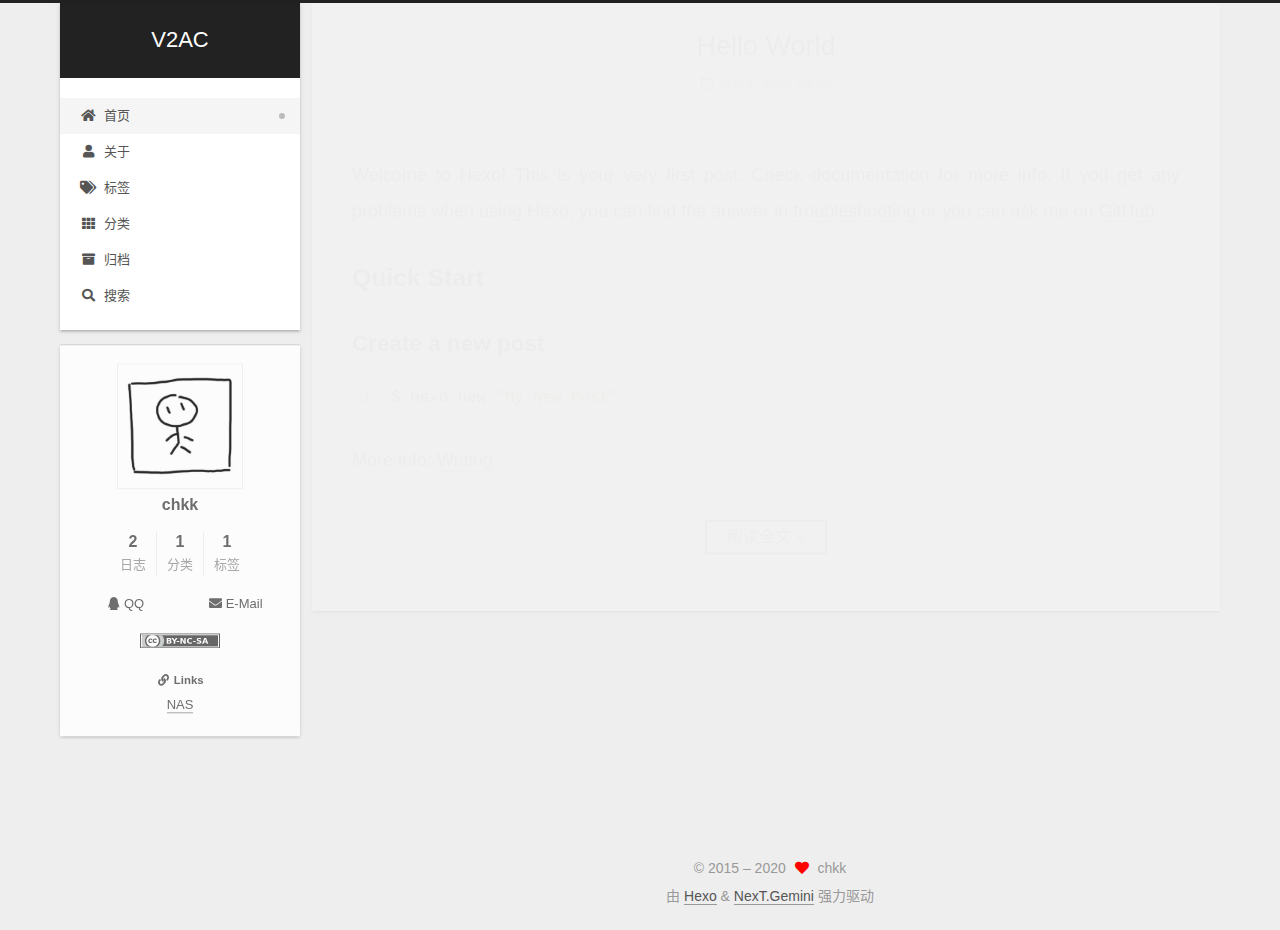
==== commit 8cf325e6: "Site updated: 2020-09-09 18:03:18" ====
--- a/index.html
+++ b/index.html
@@ -72,6 +72,7 @@
   </style>
 </noscript>
 
+<link rel="alternate" href="/atom.xml" title="V2AC" type="application/atom+xml">
 </head>
 
 <body itemscope itemtype="http://schema.org/WebPage">
@@ -404,8 +405,29 @@
       </div>
   </nav>
 </div>
-
-
+  <div class="links-of-author motion-element">
+      <span class="links-of-author-item">
+        <a href="http://wpa.qq.com/msgrd?v=3&amp;uin=770715718&amp;site=qq&amp;menu=yes" title="QQ → http:&#x2F;&#x2F;wpa.qq.com&#x2F;msgrd?v&#x3D;3&amp;uin&#x3D;770715718&amp;site&#x3D;qq&amp;menu&#x3D;yes" rel="noopener" target="_blank"><i class="fab fa-qq fa-fw"></i>QQ</a>
+      </span>
+      <span class="links-of-author-item">
+        <a href="mailto:770715718@qq.com" title="E-Mail → mailto:770715718@qq.com" rel="noopener" target="_blank"><i class="fa fa-envelope fa-fw"></i>E-Mail</a>
+      </span>
+  </div>
+  <div class="cc-license motion-element" itemprop="license">
+    <a href="https://creativecommons.org/licenses/by-nc-sa/4.0/" class="cc-opacity" rel="noopener" target="_blank"><img src="/images/cc-by-nc-sa.svg" alt="Creative Commons"></a>
+  </div>
+
+
+  <div class="links-of-blogroll motion-element">
+    <div class="links-of-blogroll-title"><i class="fa fa-link fa-fw"></i>
+      Links
+    </div>
+    <ul class="links-of-blogroll-list">
+        <li class="links-of-blogroll-item">
+          <a href="http://chkk.quickconnect.cn/" title="http:&#x2F;&#x2F;chkk.quickconnect.cn&#x2F;" rel="noopener" target="_blank">NAS</a>
+        </li>
+    </ul>
+  </div>
 
       </div>
 
--- a/css/main.css
+++ b/css/main.css
@@ -1168,7 +1168,7 @@
 }
 .links-of-author a::before,
 .links-of-author span.exturl::before {
-  background: #8346ff;
+  background: #ffcb54;
   border-radius: 50%;
   content: ' ';
   display: inline-block;
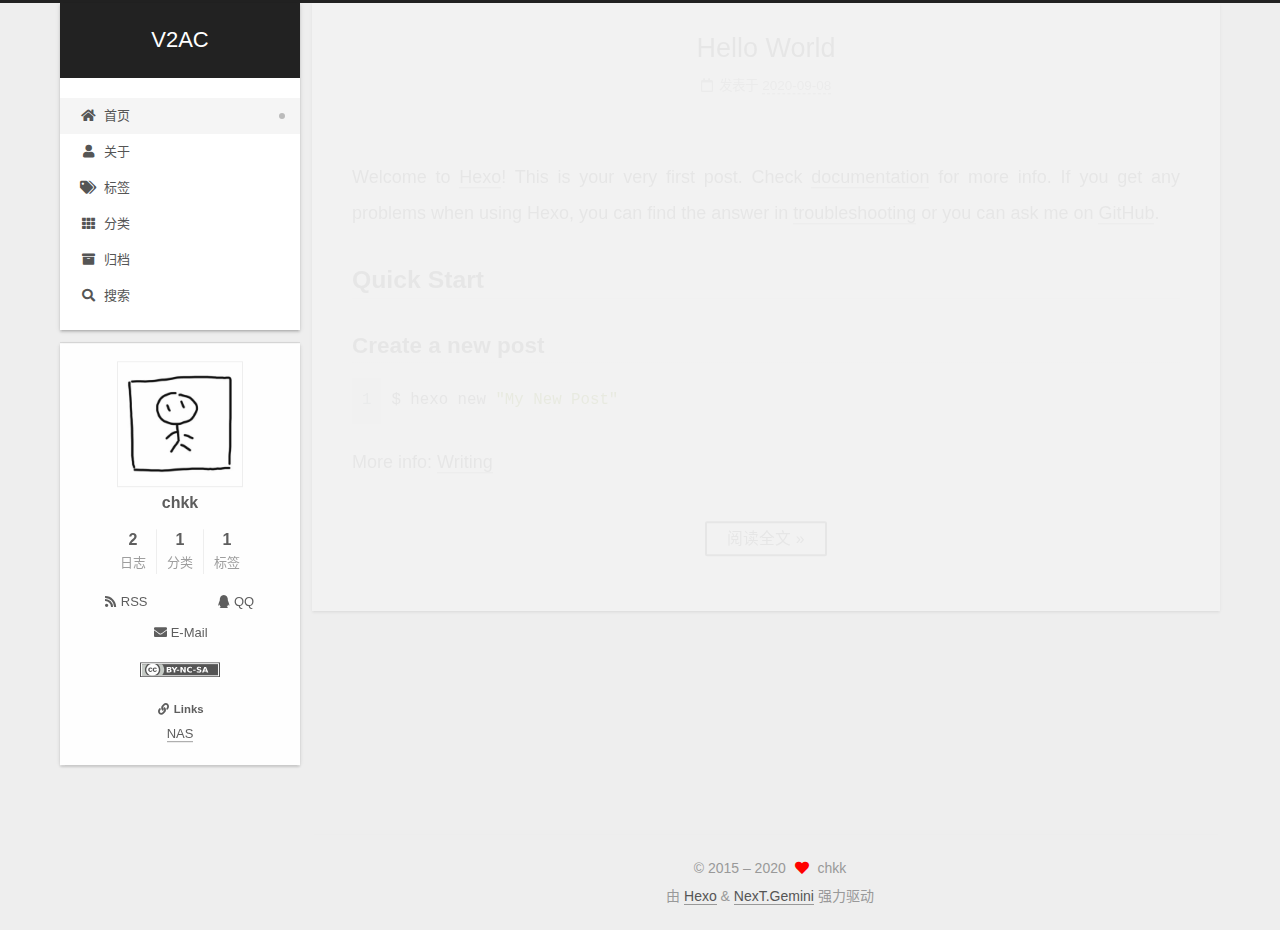
==== commit 118c2d42: "Site updated: 2020-09-09 22:20:17" ====
--- a/index.html
+++ b/index.html
@@ -407,6 +407,9 @@
 </div>
   <div class="links-of-author motion-element">
       <span class="links-of-author-item">
+        <a href="/atom.xml" title="RSS → &#x2F;atom.xml"><i class="fa fa-rss fa-fw"></i>RSS</a>
+      </span>
+      <span class="links-of-author-item">
         <a href="http://wpa.qq.com/msgrd?v=3&amp;uin=770715718&amp;site=qq&amp;menu=yes" title="QQ → http:&#x2F;&#x2F;wpa.qq.com&#x2F;msgrd?v&#x3D;3&amp;uin&#x3D;770715718&amp;site&#x3D;qq&amp;menu&#x3D;yes" rel="noopener" target="_blank"><i class="fab fa-qq fa-fw"></i>QQ</a>
       </span>
       <span class="links-of-author-item">
--- a/css/main.css
+++ b/css/main.css
@@ -1168,7 +1168,7 @@
 }
 .links-of-author a::before,
 .links-of-author span.exturl::before {
-  background: #ffcb54;
+  background: #f7cc65;
   border-radius: 50%;
   content: ' ';
   display: inline-block;
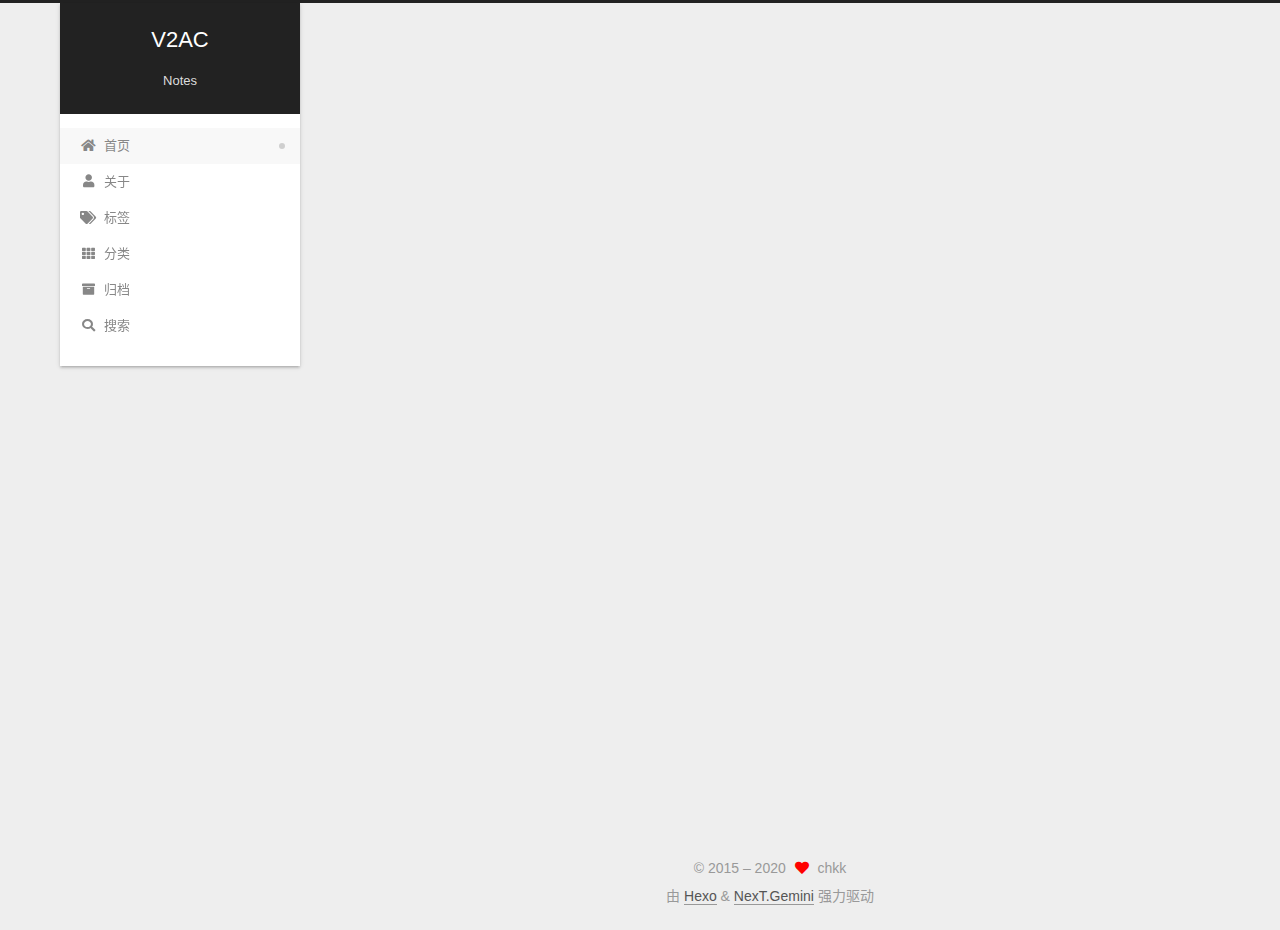
==== commit eff41485: "Site updated: 2020-09-09 22:40:23" ====
--- a/index.html
+++ b/index.html
@@ -96,6 +96,7 @@
       <h1 class="site-title">V2AC</h1>
       <span class="logo-line-after"><i></i></span>
     </a>
+      <p class="site-subtitle" itemprop="description">Notes</p>
   </div>
 
   <div class="site-nav-right">
@@ -407,9 +408,6 @@
 </div>
   <div class="links-of-author motion-element">
       <span class="links-of-author-item">
-        <a href="/atom.xml" title="RSS → &#x2F;atom.xml"><i class="fa fa-rss fa-fw"></i>RSS</a>
-      </span>
-      <span class="links-of-author-item">
         <a href="http://wpa.qq.com/msgrd?v=3&amp;uin=770715718&amp;site=qq&amp;menu=yes" title="QQ → http:&#x2F;&#x2F;wpa.qq.com&#x2F;msgrd?v&#x3D;3&amp;uin&#x3D;770715718&amp;site&#x3D;qq&amp;menu&#x3D;yes" rel="noopener" target="_blank"><i class="fab fa-qq fa-fw"></i>QQ</a>
       </span>
       <span class="links-of-author-item">
--- a/css/main.css
+++ b/css/main.css
@@ -1168,7 +1168,7 @@
 }
 .links-of-author a::before,
 .links-of-author span.exturl::before {
-  background: #f7cc65;
+  background: #6affff;
   border-radius: 50%;
   content: ' ';
   display: inline-block;
